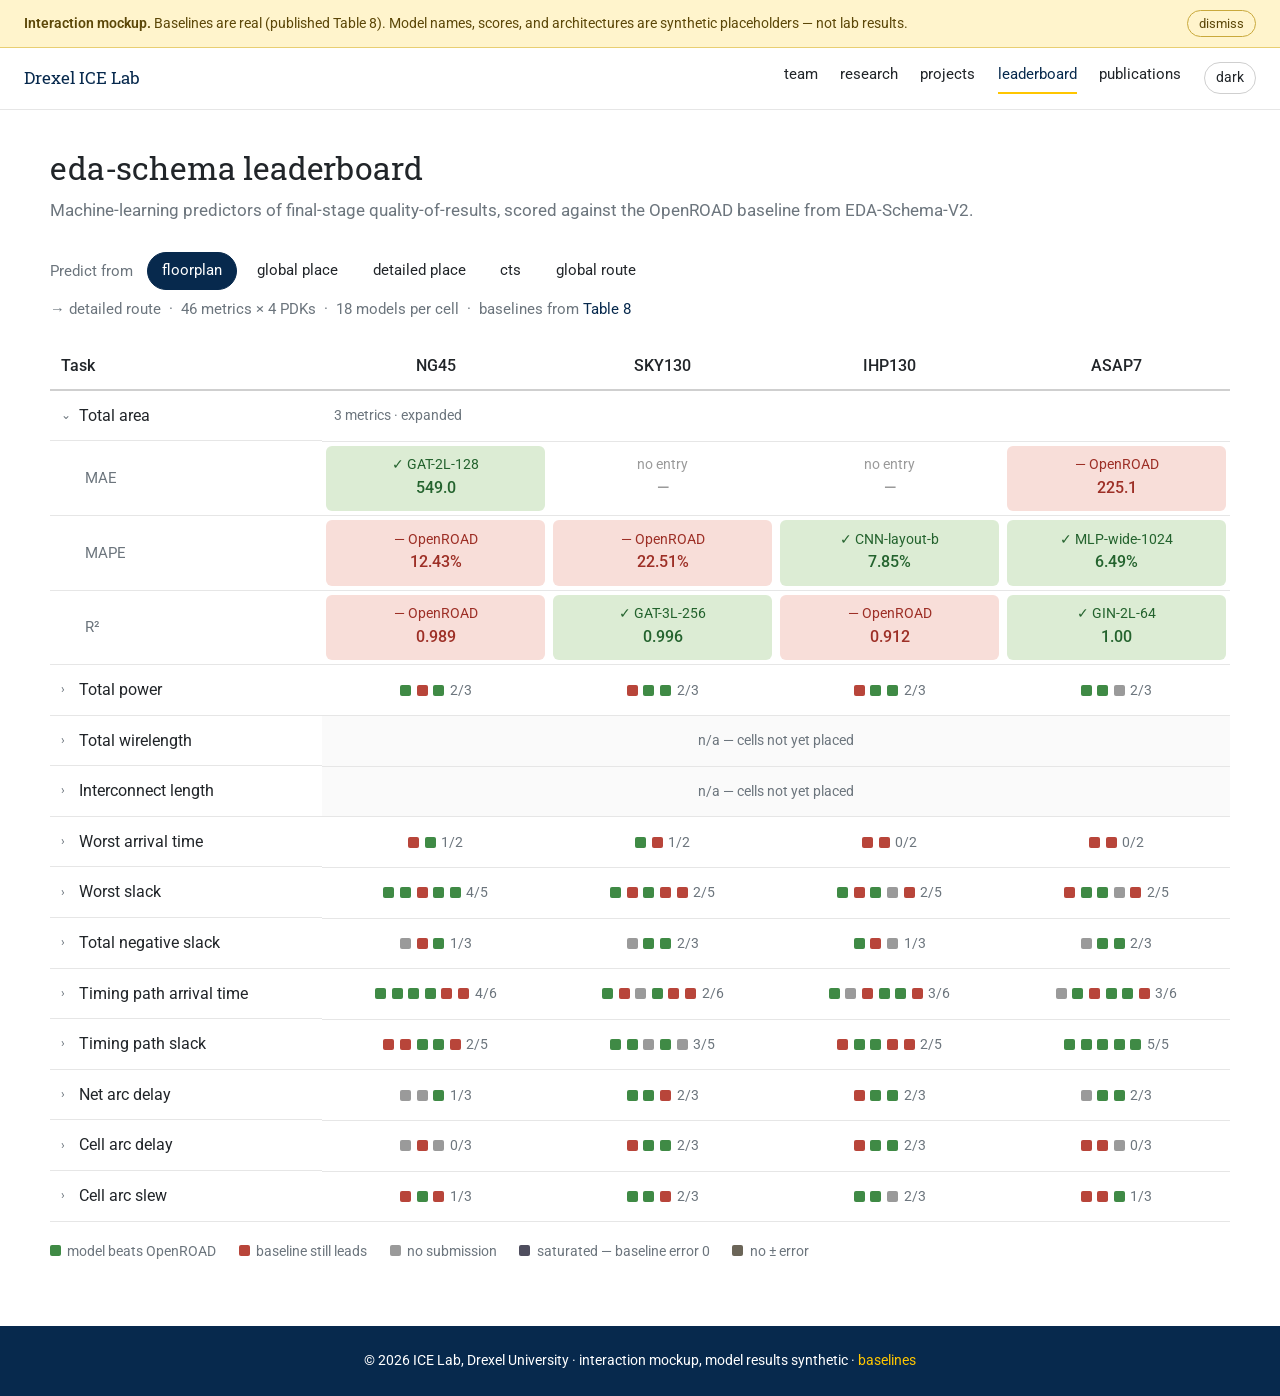
==== index.html @ ee9aa73b "feat: leaderboard interaction mockup" ====
<!DOCTYPE html>
<html lang="en" data-theme="light">
<head>
<meta charset="utf-8">
<meta name="viewport" content="width=device-width,initial-scale=1">
<meta name="description" content="Benchmark leaderboard for machine-learning predictors of final-stage QoR, scored against OpenROAD baselines from EDA-Schema-V2. Drexel ICE Lab.">
<meta name="robots" content="noindex">
<meta property="og:type" content="website">
<meta property="og:title" content="EDA-Schema Leaderboard — Drexel ICE Lab">
<meta property="og:description" content="12 prediction tasks x 4 PDKs x 5 design stages. Real OpenROAD baselines from Table 8; model results are synthetic placeholders.">
<meta property="og:site_name" content="Drexel ICE Lab">
<meta name="twitter:card" content="summary_large_image">
<meta name="twitter:title" content="EDA-Schema Leaderboard — Drexel ICE Lab">
<meta name="twitter:description" content="Interaction mockup. Real baselines, synthetic model results.">
<link rel="icon" href="data:image/svg+xml,<svg xmlns='http://www.w3.org/2000/svg' viewBox='0 0 32 32'><rect width='32' height='32' rx='6' fill='%2307294D'/><text x='16' y='23' font-family='Georgia,serif' font-size='18' fill='%23FFC600' text-anchor='middle'>E</text></svg>">
<link rel="preconnect" href="https://fonts.googleapis.com">
<link rel="preconnect" href="https://fonts.gstatic.com" crossorigin>
<link rel="stylesheet" href="https://fonts.googleapis.com/css2?family=Roboto:wght@300;400;500;700&family=Roboto+Slab:wght@300;400;500;700&family=Roboto+Mono:wght@400;500&display=swap">
<title>EDA-Schema Leaderboard | Drexel ICE Lab</title>
<style>
/* ==========================================================================
   EDA-Schema Leaderboard — Drexel ICE Lab theme
   Mirrors drexel-ice.github.io (al-folio Jekyll theme) so the leaderboard
   reads as part of the lab site rather than a bolt-on.

   Token names follow al-folio's --global-* convention exactly, so this file
   can be swapped for the lab's own _themes.scss output without renaming.
   Drop into static/css/ and link before the component styles.
   ========================================================================== */

/* --- Typography -----------------------------------------------------------
   al-folio loads Roboto + Roboto Slab from Google Fonts. Add this to <head>:

   <link rel="stylesheet"
     href="https://fonts.googleapis.com/css2?family=Roboto:wght@300;400;500;700&family=Roboto+Slab:wght@300;400;500;700&family=Roboto+Mono:wght@400;500&display=swap">

   The stacks below degrade cleanly if the fonts fail to load.
   -------------------------------------------------------------------------- */

:root {
  --global-font-sans:  "Roboto", -apple-system, BlinkMacSystemFont, "Segoe UI",
                       Oxygen, Ubuntu, Cantarell, "Helvetica Neue", sans-serif;
  --global-font-slab:  "Roboto Slab", Georgia, "Times New Roman", serif;
  --global-font-mono:  "Roboto Mono", ui-monospace, SFMono-Regular, Menlo,
                       Consolas, monospace;

  /* --- Drexel brand ---------------------------------------------------- */
  --global-theme-color:   #07294D;   /* Drexel navy  — links, nav, headers   */
  --global-accent-color:  #FFC600;   /* Drexel gold  — chrome accents ONLY,
                                        never data: 1.4:1 on white          */
  --global-hover-color:   #0E4276;   /* navy lightened for hover            */
  --global-hover-text-color: #ffffff;

  /* --- Surfaces and text ------------------------------------------------ */
  --global-bg-color:          #ffffff;
  --global-card-bg-color:     #fafafa;
  --global-code-bg-color:     #f5f5f5;
  --global-text-color:        #212529;
  --global-text-color-light:  #6c757d;
  --global-divider-color:     #e6e6e6;
  --global-divider-strong:    #cfcfcf;
  --global-highlight-color:   #FFC600;

  --global-footer-bg-color:   #07294D;
  --global-footer-text-color: #ffffff;
  --global-footer-link-color: #FFC600;

  /* --- Leaderboard data palette ----------------------------------------
     Deliberately NOT brand colors. Navy on navy kills a heatmap and gold on
     white fails contrast. Every pair below clears 4.5:1 on its own ground.  */
  --lb-win-bg:    #dcecd4;  --lb-win-fg:    #24632e;  --lb-win-solid:  #3f8a45;
  --lb-lose-bg:   #f8ded9;  --lb-lose-fg:   #9d2f26;  --lb-lose-solid: #b8453a;
  --lb-none-bg:   transparent; --lb-none-fg: #9a9a9a;
  --lb-sat-bg:    #e9e8f0;  --lb-sat-fg:    #4f4e5e;
  --lb-undef-bg:  #f2f0ec;  --lb-undef-fg:  #6b6558;  /* "no ± error" state */
  --lb-warn:      #a8701f;

  /* Architecture-diagram blocks */
  --lb-layer-in-bg:   #edebe6;  --lb-layer-in-br:   #cfcbc2;
  --lb-layer-op-bg:   #e4e2f7;  --lb-layer-op-br:   #b0a9e6;
  --lb-layer-pool-bg: #d8eae1;  --lb-layer-pool-br: #85c3a7;
  --lb-layer-out-bg:  #fadfd8;  --lb-layer-out-br:  #e09b8c;

  --global-radius: 6px;
  --global-shadow: 0 1px 3px rgba(0, 0, 0, .06);
}

/* --- Dark mode -------------------------------------------------------------
   al-folio ships a theme toggle writing [data-theme="dark"] on <html>.
   Matching it means the leaderboard follows the lab site's switch for free.  */
html[data-theme="dark"] {
  --global-bg-color:          #1c1c1d;
  --global-card-bg-color:     #2b2b2c;
  --global-code-bg-color:     #2b2b2c;
  --global-text-color:        #e8e8e8;
  --global-text-color-light:  #a0a0a0;
  --global-divider-color:     #3a3a3c;
  --global-divider-strong:    #4a4a4c;
  --global-theme-color:       #4d8fd1;   /* navy is unreadable on dark      */
  --global-hover-color:       #6ba6e0;

  --lb-win-bg:   #1f3a24;  --lb-win-fg:   #8ed69a;
  --lb-lose-bg:  #3d211e;  --lb-lose-fg:  #e8938a;
  --lb-sat-bg:   #2a2a33;  --lb-sat-fg:   #a8a6b8;
  --lb-undef-bg: #2e2c28;  --lb-undef-fg: #b0a894;
}

/* --- Base ---------------------------------------------------------------- */

body {
  margin: 0;
  background: var(--global-bg-color);
  color: var(--global-text-color);
  font-family: var(--global-font-sans);
  font-size: 15px;
  line-height: 1.6;
  -webkit-font-smoothing: antialiased;
}

/* al-folio sets headings in the slab face — this is the single strongest
   visual cue that a page belongs to the lab site. */
h1, h2, h3, h4, h5, h6 {
  font-family: var(--global-font-slab);
  font-weight: 400;
  color: var(--global-text-color);
  letter-spacing: -.005em;
  margin: 0 0 .5rem;
}
h1 { font-size: 2rem; }
h2 { font-size: 1.5rem; }
h3 { font-size: 1.2rem; }

/* al-folio lowercases page titles and nav labels. Keep it — it is a
   recognizable signature of the lab site. */
.page-title, .nav-link { text-transform: lowercase; }

a {
  color: var(--global-theme-color);
  text-decoration: none;
  transition: color .15s ease;
}
a:hover { color: var(--global-hover-color); text-decoration: underline; }

code, pre, .mono { font-family: var(--global-font-mono); font-size: .9em; }
code  { background: var(--global-code-bg-color); padding: .12em .4em;
        border-radius: 3px; }
pre   { background: var(--global-code-bg-color); padding: 1rem;
        border-radius: var(--global-radius); overflow-x: auto; }

.num { font-variant-numeric: tabular-nums; }

/* --- Navbar ---------------------------------------------------------------
   al-folio: white ground, logo left, lowercase links right, thin bottom rule.
   The leaderboard keeps that rather than a navy bar, so the two sites feel
   continuous. Navy is reserved for links, active state, and the footer.      */

.navbar {
  display: flex; align-items: center; gap: 1.5rem;
  padding: .9rem 1.5rem;
  background: var(--global-bg-color);
  border-bottom: 1px solid var(--global-divider-color);
  position: sticky; top: 0; z-index: 100;
}
.navbar .brand { display: flex; align-items: center; gap: .7rem; }
.navbar .brand img { height: 34px; width: auto; }
.navbar .brand .title {
  font-family: var(--global-font-slab);
  font-size: 1.05rem; color: var(--global-theme-color);
}
.navbar nav { margin-left: auto; display: flex; gap: 1.4rem; }
.navbar nav a {
  font-size: .95rem; color: var(--global-text-color);
  text-transform: lowercase; padding-bottom: 2px;
  border-bottom: 2px solid transparent;
}
.navbar nav a:hover { color: var(--global-theme-color); text-decoration: none; }
.navbar nav a[aria-current="page"] {
  color: var(--global-theme-color);
  border-bottom-color: var(--global-accent-color);  /* gold underline */
}

/* --- Layout -------------------------------------------------------------- */

.container { max-width: 1180px; margin: 0 auto; padding: 2rem 1.5rem 4rem; }

.page-header { margin-bottom: 1.75rem; }
.page-header h1 { margin-bottom: .25rem; }
.page-header .lead {
  font-size: 1.05rem; color: var(--global-text-color-light); margin: 0;
}

/* --- Tables ---------------------------------------------------------------
   al-folio uses Bootstrap-ish tables: light header rule, row dividers,
   no vertical borders, subtle row hover.                                     */

.table { width: 100%; border-collapse: collapse; }
.table th {
  font-family: var(--global-font-sans);
  font-size: .9rem; font-weight: 500;
  color: var(--global-text-color-light);
  text-align: left; padding: .6rem .7rem;
  border-bottom: 2px solid var(--global-divider-strong);
}
.table td {
  padding: .7rem; border-bottom: 1px solid var(--global-divider-color);
}
.table tbody tr:hover td { background: var(--global-card-bg-color); }
.table .r { text-align: right; }
.table .c { text-align: center; }

/* --- Cards and pills ----------------------------------------------------- */

.card {
  background: var(--global-card-bg-color);
  border: 1px solid var(--global-divider-color);
  border-radius: var(--global-radius);
  padding: 1rem 1.2rem;
}

.pill {
  font: inherit; font-size: .92rem;
  padding: .4rem .9rem;
  border: 1px solid transparent; border-radius: 999px;
  background: none; color: var(--global-text-color);
  cursor: pointer; transition: background .15s ease;
}
.pill:hover { background: var(--global-card-bg-color); }
.pill[aria-pressed="true"] {
  background: var(--global-theme-color);
  color: #fff; border-color: var(--global-theme-color);
}

.badge {
  font-size: .78rem; padding: .15rem .6rem; border-radius: 999px;
  background: var(--global-card-bg-color);
  border: 1px solid var(--global-divider-color);
  color: var(--global-text-color-light);
}
.badge--verified { background: var(--lb-win-bg); color: var(--lb-win-fg);
                   border-color: transparent; }
.badge--flagged  { color: var(--lb-warn); border-color: var(--lb-warn); }

/* --- Leaderboard cells --------------------------------------------------- */

.cell {
  border-radius: var(--global-radius);
  padding: .6rem .5rem; margin: .25rem;
  text-align: center; cursor: pointer;
  border: 1px solid transparent;
  transition: box-shadow .12s ease;
}
.cell:hover { box-shadow: 0 0 0 2px rgba(7, 41, 77, .28); }
.cell .who { font-size: .85rem; line-height: 1.3; }
.cell .val { font-size: 1rem; font-weight: 500; margin-top: 1px; }

.cell--win   { background: var(--lb-win-bg);   color: var(--lb-win-fg); }
.cell--lose  { background: var(--lb-lose-bg);  color: var(--lb-lose-fg); }
.cell--sat   { background: var(--lb-sat-bg);   color: var(--lb-sat-fg); }
.cell--undef { background: var(--lb-undef-bg); color: var(--lb-undef-fg); }
.cell--none  { background: var(--lb-none-bg);  color: var(--lb-none-fg);
               cursor: default; }
.cell--none:hover { box-shadow: none; }

.row--void {
  background: var(--global-card-bg-color);
  color: var(--global-text-color-light);
  text-align: center; font-size: .9rem; padding: .9rem;
}

/* --- Focus and motion ---------------------------------------------------- */

:focus-visible {
  outline: 2px solid var(--global-accent-color);
  outline-offset: 2px;
}
@media (prefers-reduced-motion: reduce) {
  * { transition: none !important; animation: none !important; }
}

/* --- Footer ---------------------------------------------------------------
   al-folio's footer is a full-width bar with centered muted text. Ours is
   navy with gold links, which is where the brand pair actually works.        */

.footer {
  background: var(--global-footer-bg-color);
  color: var(--global-footer-text-color);
  text-align: center; padding: 1.5rem; font-size: .85rem;
}
.footer a { color: var(--global-footer-link-color); }

/* --- Responsive ---------------------------------------------------------- */

@media (max-width: 900px) {
  .matrix-scroll { overflow-x: auto; -webkit-overflow-scrolling: touch; }
  .matrix-scroll .table th:first-child,
  .matrix-scroll .table td:first-child {
    position: sticky; left: 0; background: var(--global-bg-color);
    z-index: 2;
  }
  .navbar nav { gap: .9rem; font-size: .9rem; }
}

/* ---- mockup-only layout ---- */
.ctrl{display:flex;align-items:center;gap:.25rem;flex-wrap:wrap;margin-bottom:.5rem}
.ctrl .lbl{font-size:.95rem;color:var(--global-text-color-light);margin-right:.6rem}
.meta{font-size:.92rem;color:var(--global-text-color-light);margin:0 0 1.4rem}
.matrix th{text-align:center;font-size:1rem;font-weight:500;color:var(--global-text-color)}
.matrix th.first{text-align:left;width:250px}
.matrix td{padding:0;border-bottom:1px solid var(--global-divider-color)}
.matrix tr.task>td{padding:.75rem .7rem;cursor:pointer}
.matrix tr.task:hover>td{background:var(--global-card-bg-color)}
.matrix tr.task td.nm{display:flex;align-items:center;gap:.5rem;font-size:1rem}
.matrix tr.metric td.nm{padding:.5rem .7rem .5rem 2.2rem;color:var(--global-text-color-light);font-size:.95rem}
.chev{color:var(--global-text-color-light);font-size:.75rem;width:10px;display:inline-block}
.strip{display:flex;align-items:center;justify-content:center;gap:.35rem;font-size:.9rem;color:var(--global-text-color-light)}
.sq{width:11px;height:11px;border-radius:2px;display:inline-block}
.legend{display:flex;gap:1.4rem;flex-wrap:wrap;margin-top:1.1rem;font-size:.88rem;color:var(--global-text-color-light);align-items:center}
.legend span{display:flex;align-items:center;gap:.4rem}
.crumb{font-size:.88rem;color:var(--global-text-color-light);margin-bottom:1rem}
.crumb a{cursor:pointer}
.baserow{display:flex;justify-content:space-between;align-items:flex-start;gap:1.2rem;padding:1rem 1.2rem;background:var(--global-card-bg-color);border-left:3px solid var(--global-theme-color);border-radius:var(--global-radius);margin-bottom:1.2rem}
.baserow .bv{font-size:1.6rem;font-family:var(--global-font-slab);white-space:nowrap}
.filters{display:flex;gap:.5rem;flex-wrap:wrap;margin-bottom:1rem}
.fpill{font:inherit;font-size:.88rem;padding:.35rem .85rem;border:1px solid var(--global-divider-strong);border-radius:999px;background:var(--global-bg-color);cursor:pointer;color:var(--global-text-color)}
.fpill[aria-pressed="true"]{background:var(--global-theme-color);color:#fff;border-color:var(--global-theme-color)}
tr.lead td{background:var(--lb-win-bg);font-weight:500}
.more{text-align:center;color:var(--global-text-color-light);font-size:.9rem;padding:.8rem;cursor:pointer}
.panel{margin-top:2rem}
.panel p{margin:0 0 .9rem;font-size:.85rem;color:var(--global-text-color-light)}
.kpis{display:grid;grid-template-columns:repeat(auto-fit,minmax(150px,1fr));gap:1.4rem;margin:1.6rem 0}
.kpi .k{font-size:.85rem;color:var(--global-text-color-light)}
.kpi .v{font-size:1.4rem;font-family:var(--global-font-slab)}
.sec{border-top:1px solid var(--global-divider-color);padding-top:1.2rem;margin-top:1.6rem}
.feats{display:flex;gap:1rem;flex-wrap:wrap;font-family:var(--global-font-mono);font-size:.85rem}
.btns{display:flex;gap:.6rem;flex-wrap:wrap}
.btn{font:inherit;font-size:.92rem;padding:.45rem .9rem;border:1px solid var(--global-divider-strong);border-radius:var(--global-radius);background:var(--global-bg-color);cursor:pointer;color:var(--global-text-color)}
.btn:hover{border-color:var(--global-theme-color);color:var(--global-theme-color)}
.hidden{display:none}

.mockbar{background:#FFF4CC;border-bottom:1px solid #E8CE72;color:#5c4708;
  padding:.6rem 1.5rem;font-size:.88rem;display:flex;align-items:center;gap:.6rem;flex-wrap:wrap}
.mockbar b{font-weight:600}
.mockbar button{margin-left:auto;font:inherit;font-size:.82rem;background:none;
  border:1px solid #C9A93C;color:#5c4708;border-radius:999px;padding:.15rem .7rem;cursor:pointer}
html[data-theme="dark"] .mockbar{background:#3a2f0d;border-bottom-color:#6b5a1e;color:#e8d79a}
html[data-theme="dark"] .mockbar button{border-color:#8a7530;color:#e8d79a}
.themebtn{font:inherit;font-size:.85rem;padding:.25rem .7rem;border:1px solid var(--global-divider-strong);border-radius:999px;background:none;cursor:pointer;color:var(--global-text-color)}
</style>
</head>
<body>

<div class="mockbar" id="mockbar">
  <span><b>Interaction mockup.</b> Baselines are real (published Table 8). Model names, scores, and architectures are synthetic placeholders &mdash; not lab results.</span>
  <button onclick="document.getElementById('mockbar').remove()">dismiss</button>
</div>
<div class="navbar">
  <div class="brand">
    <span class="title">Drexel ICE Lab</span>
  </div>
  <nav>
    <a href="#">team</a><a href="#">research</a><a href="#">projects</a>
    <a href="#" aria-current="page">leaderboard</a><a href="#">publications</a>
    <button class="themebtn" id="themebtn">dark</button>
  </nav>
</div>

<div class="container">

<section id="v-matrix">
  <div class="page-header">
    <h1 class="page-title">eda-schema leaderboard</h1>
    <p class="lead">Machine-learning predictors of final-stage quality-of-results, scored against the OpenROAD baseline from EDA-Schema-V2.</p>
  </div>

  <div class="ctrl">
    <span class="lbl">Predict from</span>
    <button class="pill" aria-pressed="true" data-stage="0">floorplan</button>
    <button class="pill" aria-pressed="false" data-stage="1">global place</button>
    <button class="pill" aria-pressed="false" data-stage="2">detailed place</button>
    <button class="pill" aria-pressed="false" data-stage="3">cts</button>
    <button class="pill" aria-pressed="false" data-stage="4">global route</button>
  </div>
  <p class="meta">&rarr; detailed route &nbsp;&middot;&nbsp; 46 metrics &times; 4 PDKs &nbsp;&middot;&nbsp; 18 models per cell &nbsp;&middot;&nbsp; baselines from <a href="https://drexel-ice.github.io/eda-schema/">Table 8</a></p>

  <div class="matrix-scroll">
  <table class="table matrix">
    <thead><tr><th class="first">Task</th><th>NG45</th><th>SKY130</th><th>IHP130</th><th>ASAP7</th></tr></thead>
    <tbody id="mbody"></tbody>
  </table>
  </div>

  <div class="legend">
    <span><i class="sq" style="background:var(--lb-win-solid)"></i> model beats OpenROAD</span>
    <span><i class="sq" style="background:var(--lb-lose-solid)"></i> baseline still leads</span>
    <span><i class="sq" style="background:var(--lb-none-fg)"></i> no submission</span>
    <span><i class="sq" style="background:var(--lb-sat-fg)"></i> saturated &mdash; baseline error 0</span>
    <span><i class="sq" style="background:var(--lb-undef-fg)"></i> no &plusmn; error</span>
  </div>
</section>

<section id="v-cell" class="hidden">
  <div class="crumb"><a data-nav="matrix">leaderboard</a> / <span id="c-crumb"></span></div>
  <div class="page-header"><h1 id="c-title"></h1><p class="lead" id="c-sub"></p></div>
  <div class="baserow">
    <div><div style="font-weight:500" id="c-bt"></div>
      <div style="font-size:.85rem;color:var(--global-text-color-light)">reference baseline &middot; Table 8</div></div>
    <div class="bv num" id="c-bv"></div>
  </div>
  <div class="filters">
    <button class="fpill" aria-pressed="true">all families</button>
    <button class="fpill" aria-pressed="false">closed only</button>
    <button class="fpill" aria-pressed="false">verified only</button>
  </div>
  <table class="table"><thead><tr>
    <th style="width:42px">#</th><th>Model</th><th style="width:100px">Family</th>
    <th class="r" style="width:120px" id="c-mh">MAE</th>
    <th class="r" style="width:88px">vs base</th><th class="c" style="width:86px">Status</th>
  </tr></thead><tbody id="c-body"></tbody></table>
  <div class="panel"><h3>Predicted vs actual</h3><p>y = x reference &middot; 18 circuits</p>
    <svg viewBox="0 0 900 240" style="width:100%;height:auto" id="c-sc"></svg></div>
  <div class="panel"><h3>Per-circuit breakdown</h3><p>leading model vs baseline</p>
    <svg viewBox="0 0 900 190" style="width:100%;height:auto" id="c-bar"></svg></div>
</section>

<section id="v-model" class="hidden">
  <div class="crumb" id="m-crumb"></div>
  <div class="page-header"><h1 id="m-name"></h1><p class="lead" id="m-sub"></p></div>
  <svg viewBox="0 0 900 230" style="width:100%;height:auto" id="m-arch"></svg>
  <div class="kpis" id="m-kpis"></div>
  <div class="sec"><h3>Declared input features <span class="badge badge--verified" id="m-legal"></span></h3>
    <div class="feats"><span>netlist.no_of_cells</span><span>netlist.total_hpwl</span>
      <span>cell_metrics.no_of_buffers</span><span>area_metrics.cell_area</span>
      <span style="color:var(--global-text-color-light)">+37 more</span></div></div>
  <div class="sec"><h3>Rank in the other metrics of this task</h3>
    <table class="table"><tbody id="m-sib"></tbody></table></div>
  <div class="sec"><h3>Artifacts</h3><div class="btns">
    <button class="btn">code</button><button class="btn">checkpoint</button>
    <button class="btn">config</button><button class="btn">per-circuit results</button></div></div>
</section>

</div>

<div class="footer">
  &copy; 2026 ICE Lab, Drexel University &middot; interaction mockup, model results synthetic &middot;
  <a href="https://drexel-ice.github.io/eda-schema/">baselines</a>
</div>

<script>
const BASE = {"total_area":{"MAE":{"ng45":[1781.97,871.07,571.13,49.02,0],"sky130":[18567.03,8385.61,7505.03,854.81,0],"ihp130":[48738.62,35724.45,19487.21,2339.67,0],"asap7":[225.06,73.79,47.23,1.98,0]},"MAPE":{"ng45":[12.43,7.07,4.14,0.49,0],"sky130":[22.51,11.71,9.27,1.22,0],"ihp130":[20.74,13.6,5.56,0.72,0],"asap7":[15.35,7.5,3.79,0.24,0]},"R\u00b2":{"ng45":[0.989,0.997,0.998,1.0,1.0],"sky130":[0.957,0.991,0.991,1.0,1.0],"ihp130":[0.912,0.945,0.979,1.0,1.0],"asap7":[0.969,0.997,0.998,1.0,1.0]}},"total_power":{"MAE":{"ng45":[11875.86,5670.15,5043.04,280.22,0],"sky130":[46947.57,19274.83,19382.95,2270.66,0],"ihp130":[17699.64,16651.34,15644.47,123.65,0],"asap7":[6071.61,2266.72,2177.82,55.15,0]},"MAPE":{"ng45":[27.89,16.7,15.37,0.57,0],"sky130":[50.85,31.36,30.0,1.67,0],"ihp130":[23.71,18.87,16.83,0.24,0],"asap7":[33.47,19.23,17.57,0.29,0]},"R\u00b2":{"ng45":[0.948,0.987,0.989,1.0,1.0],"sky130":[0.648,0.946,0.944,0.997,1.0],"ihp130":[0.807,0.781,0.798,1.0,1.0],"asap7":[0.823,0.976,0.977,1.0,1.0]}},"total_wirelength":{"MAE":{"ng45":[null,30529.92,20115.77,13920.52,13698.67],"sky130":[null,83777.43,61602.3,40751.29,38941.02],"ihp130":[null,117233.52,57977.64,26046.32,25473.38],"asap7":[null,6460.04,3479.88,2562.35,2491.87]},"MAPE":{"ng45":[null,29.21,19.61,13.16,12.53],"sky130":[null,34.24,24.3,16.18,14.86],"ihp130":[null,24.43,11.49,5.51,5.33],"asap7":[null,17.17,7.05,3.4,3.28]},"R\u00b2":{"ng45":[null,0.916,0.959,0.98,0.981],"sky130":[null,0.902,0.939,0.975,0.977],"ihp130":[null,0.928,0.977,0.996,0.996],"asap7":[null,0.987,0.995,0.997,0.997]}},"interconnect_length":{"MAE":{"ng45":[null,4.83,4.13,4.19,4.19],"sky130":[null,12.41,11.8,12.01,11.84],"ihp130":[null,13.19,11.09,11.25,11.17],"asap7":[null,1.45,1.41,1.44,1.43]},"MAPE":{"ng45":[null,87.59,81.33,78.68,78.2],"sky130":[null,94.04,86.04,72.85,69.82],"ihp130":[null,72.6,73.29,71.34,70.16],"asap7":[null,113.14,125.55,123.19,122.69]},"R\u00b2":{"ng45":[null,0.735,0.77,0.777,0.779],"sky130":[null,0.751,0.773,0.791,0.798],"ihp130":[null,0.89,0.916,0.915,0.918],"asap7":[null,0.886,0.892,0.893,0.895]},"MAE-P95":{"ng45":[null,12.72,10.32,10.82,10.79],"sky130":[null,38.53,39.23,41.92,41.09],"ihp130":[null,53.88,46.46,46.28,46.08],"asap7":[null,5.57,5.44,5.85,5.83]},"MAPE-P95":{"ng45":[null,230.82,186.85,181.48,180.77],"sky130":[null,293.66,247.83,238.43,234.56],"ihp130":[null,339.2,326.04,291.33,291.33],"asap7":[null,410.1,403.03,402.78,402.78]},"MAE-TOP5":{"ng45":[null,44.73,46.91,47.4,47.61],"sky130":[null,116.02,117.87,121.41,121.04],"ihp130":[null,86.57,79.59,80.45,80.05],"asap7":[null,11.67,11.37,11.65,11.61]},"MAPE-TOP5":{"ng45":[null,24.45,23.99,24.18,24.12],"sky130":[null,25.39,24.99,25.04,24.74],"ihp130":[null,19.2,18.51,18.56,18.49],"asap7":[null,18.59,18.19,19.03,18.9]}},"worst_arrival_time":{"MAE":{"ng45":[3.1,0.16,0.13,0.01,0],"sky130":[10.84,0.77,1.21,0.14,0],"ihp130":[8.55,0.41,0.34,0.06,0],"asap7":[0.09,0.06,0.06,0.01,0]},"MAPE":{"ng45":[192.92,16.19,13.81,1.6,0],"sky130":[183.71,21.48,33.3,4.69,0],"ihp130":[331.31,16.98,15.82,2.32,0],"asap7":[15.78,11.17,10.44,2.14,0]}},"worst_slack":{"MAE":{"ng45":[3.18,0.21,0.15,0.01,0],"sky130":[11.28,1.15,1.62,0.09,0],"ihp130":[8.83,0.27,0.31,0.04,0],"asap7":[0.03,0.05,0.05,0.01,0]},"MPE":{"ng45":[0.06,0.09,0.04,0.01,-999],"sky130":[0.3,0.27,0.17,0.03,-999],"ihp130":[0.3,0.27,0.2,0.04,-999],"asap7":[0.04,0.04,0.03,0.0,-999]},"MNE":{"ng45":[3.68,0.24,0.17,0.02,-999],"sky130":[12.15,1.26,1.68,0.12,-999],"ihp130":[9.35,0.26,0.36,0.13,-999],"asap7":[0.02,0.05,0.06,0.01,-999]},"TPR":{"ng45":[95.67,95.67,95.67,100.0,100.0],"sky130":[96.32,96.21,98.53,99.47,100.0],"ihp130":[94.52,64.38,58.9,96.58,100.0],"asap7":[67.94,93.08,99.45,100.0,100.0]},"TNR":{"ng45":[28.7,57.56,56.26,93.24,100.0],"sky130":[15.76,21.39,8.39,60.59,100.0],"ihp130":[28.11,95.54,91.58,99.22,100.0],"asap7":[97.7,63.75,58.79,91.53,100.0]}},"total_negative_slack":{"MAE":{"ng45":[1764.18,57.74,22.45,2.11,0],"sky130":[17768.52,727.04,959.12,70.22,0],"ihp130":[3755.75,0.57,1.05,0.04,0],"asap7":[1.09,5.65,5.75,1.01,0]},"MPE":{"ng45":[1.26,24.6,23.22,4.81,-999],"sky130":[4.74,5.3,2.74,22.51,-999],"ihp130":[2.5,1.82,1.88,0.17,-999],"asap7":[3.92,3.76,4.68,1.56,-999]},"MNE":{"ng45":[2296.57,101.63,37.22,6.34,-999],"sky130":[20176.54,849.9,1031.87,123.39,-999],"ihp130":[5201.66,7.15,9.0,0.76,-999],"asap7":[2.1,11.49,10.54,3.78,-999]}},"timing_path_arrival_time":{"MAE":{"ng45":[0.4756,0.2313,0.2398,0.0022,0],"sky130":[2.9814,0.9552,0.9151,0.0319,0],"ihp130":[1.7195,0.6682,0.6392,0.0041,0],"asap7":[0.1836,0.1509,0.1462,0.0012,0]},"MAPE":{"ng45":[75.89,46.25,45.63,0.27,0],"sky130":[92.31,39.61,37.87,0.8,0],"ihp130":[95.11,43.0,41.34,0.18,0],"asap7":[51.92,42.55,41.05,0.22,0]},"MAE-P95":{"ng45":[1.0541,0.36,0.357,0.0107,0],"sky130":[7.159,1.515,1.532,0.198,0],"ihp130":[4.654,0.8949,0.8899,0.022,0],"asap7":[0.3296,0.2385,0.2387,0.0036,0]},"MAPE-P95":{"ng45":[133.31,69.54,69.32,1.27,0],"sky130":[169.45,64.36,64.39,4.81,0],"ihp130":[241.72,65.89,65.77,0.98,0],"asap7":[74.0,70.09,70.06,0.68,0]},"MAE-TOP5":{"ng45":[2.6279,0.2398,0.1971,0.0107,0],"sky130":[10.1956,0.9467,1.0037,0.111,0],"ihp130":[1.8427,0.7733,0.755,0.0246,0],"asap7":[0.3048,0.1986,0.1975,0.0037,0]},"MAPE-TOP5":{"ng45":[208.58,15.32,12.57,0.7,0],"sky130":[164.89,14.73,15.69,1.68,0],"ihp130":[58.23,24.6,23.97,0.73,0],"asap7":[36.41,23.24,23.01,0.42,0]}},"timing_path_slack":{"MAE":{"ng45":[0.245,0.0532,0.028,0.0023,0],"sky130":[2.6909,0.2179,0.2873,0.0316,0],"ihp130":[1.8879,0.0736,0.0975,0.004,0],"asap7":[0.04,0.0166,0.0203,0.0012,0]},"MPE":{"ng45":[0.0361,0.0282,0.0299,0.0125,-999],"sky130":[1.7111,0.0851,0.121,0.0351,-999],"ihp130":[0.9992,0.0556,0.0741,0.0159,-999],"asap7":[0.0788,0.015,0.0167,0.008,-999]},"MNE":{"ng45":[0.2749,0.0641,0.0273,0.0217,-999],"sky130":[2.8765,0.414,0.5783,0.1342,-999],"ihp130":[2.829,0.1082,0.1349,0.0167,-999],"asap7":[0.0222,0.0203,0.0296,0.0149,-999]},"TPR":{"ng45":[98.01,96.5,94.9,93.04,100.0],"sky130":[96.65,98.01,97.61,95.99,100.0],"ihp130":[74.89,74.19,73.8,84.56,100.0],"asap7":[70.21,83.93,85.13,95.92,100.0]},"TNR":{"ng45":[88.69,96.0,97.65,99.63,100.0],"sky130":[77.61,90.69,89.43,98.34,100.0],"ihp130":[93.99,99.93,99.92,99.99,100.0],"asap7":[99.96,98.69,98.56,99.73,100.0]}},"net_arc_delay":{"MAE":{"ng45":[0.1128,0.02,0.0122,0.0005,0],"sky130":[0.7713,0.0631,0.0466,0.0046,0],"ihp130":[0.4259,0.0306,0.0165,0.0004,0],"asap7":[0.0105,0.0066,0.0039,0.0002,0]},"MAPE":{"ng45":[99999,99999,99999,99999,0],"sky130":[403.06,28.21,19.99,2.36,0],"ihp130":[547.23,31.14,8.91,0.32,0],"asap7":[39.38,20.69,11.16,0.95,0]},"R\u00b2":{"ng45":[-2,-2,-0.024,0.976,1.0],"sky130":[-2,-0.029,0.748,0.981,1.0],"ihp130":[-2,-2,0.876,0.999,1.0],"asap7":[-2,-0.402,0.777,0.979,1.0]}},"cell_arc_delay":{"MAE":{"ng45":[0.0011,0.0008,0.0009,0.0001,0],"sky130":[0.0031,0.0016,0.0013,0.0003,0],"ihp130":[0.0003,0.0002,0.0001,0.0,0],"asap7":[0.0018,0.0003,0.0002,0.0,0]},"MAPE":{"ng45":[99999,99999,99999,99999,0],"sky130":[99999,99999,99999,99999,0],"ihp130":[99999,99999,99999,99999,0],"asap7":[99999,99999,99999,99999,0]},"R\u00b2":{"ng45":[-0.308,0.928,0.875,0.987,1.0],"sky130":[-2,0.873,0.894,0.974,1.0],"ihp130":[-2,0.641,0.657,0.975,1.0],"asap7":[-0.141,0.851,0.925,0.952,1.0]}},"cell_arc_slew":{"MAE":{"ng45":[0.0761,0.0082,0.0028,0.0003,0],"sky130":[0.8919,0.0415,0.0392,0.0054,0],"ihp130":[0.4735,0.0059,0.0011,0.0004,0],"asap7":[0.0152,0.0026,0.0017,0.0003,0]},"MAPE":{"ng45":[183.03,27.44,13.43,1.27,0],"sky130":[462.31,37.69,35.6,4.66,0],"ihp130":[1134.69,11.05,2.05,0.53,0],"asap7":[34.33,7.44,5.89,1.01,0]},"R\u00b2":{"ng45":[-2,0.332,0.786,0.973,1.0],"sky130":[-2,0.414,0.427,0.938,1.0],"ihp130":[-2,0.965,0.987,0.994,1.0],"asap7":[-2,0.878,0.911,0.964,1.0]}}};
const PDK=["ng45","sky130","ihp130","asap7"],PL={ng45:"NG45",sky130:"SKY130",ihp130:"IHP130",asap7:"ASAP7"};
const SN=["floorplan","global place","detailed place","cts","global route"];
const TASKS=[["total_area","Total area","um2"],["total_power","Total power","uW"],
["total_wirelength","Total wirelength","um"],["interconnect_length","Interconnect length","um"],
["worst_arrival_time","Worst arrival time","ns"],["worst_slack","Worst slack","ns"],
["total_negative_slack","Total negative slack","ns"],["timing_path_arrival_time","Timing path arrival time","ns"],
["timing_path_slack","Timing path slack","ns"],["net_arc_delay","Net arc delay","ns"],
["cell_arc_delay","Cell arc delay","ns"],["cell_arc_slew","Cell arc slew","ns"]];
const HIGHER=["R\u00b2","TPR","TNR"];
const NM=["GAT-3L-256","SAGE-4L-128","AutoML-xgb","MLP-fixed-512","CNN-layout-b","GIN-2L-64","MLP-wide-1024","AutoML-lgbm","GAT-2L-128","SAGE-3L-256","CNN-rudy-a","MLP-deep-6L","GCN-3L-128","AutoML-cat","Hybrid-gnn-cnn","MLP-fixed-256","SAGE-2L-64","GAT-4L-512"];
const CIR=["ac97","aes","des3","eth","i2c","jpeg","mem","pci","sasc","sspi","spi","pcm","scaes","scdes","tv80","usb_f","usb_p","wbdma"];
const famOf=n=>/^(GAT|SAGE|GIN|GCN)/.test(n)?"GNN":/^AutoML/.test(n)?"AutoML":/^CNN/.test(n)?"CNN":/^Hybrid/.test(n)?"Hybrid":"MLP";
const H=s=>{let x=2166136261;for(let i=0;i<s.length;i++){x^=s.charCodeAt(i);x=Math.imul(x,16777619)}return((x>>>0)%1e6)/1e6};
let stage=0,open=new Set(["total_area"]),cur={},exp=false;
const metricsOf=t=>Object.keys(BASE[t]);
const bval=(t,m,p)=>BASE[t][m][p][stage];
function fmt(v,m){
  if(v===null)return"\u2014"; if(v===-999)return"no \u00b1"; if(v===99999)return">10000%"; if(v===-2)return"<-1";
  const pct=m&&(m.indexOf("MAPE")===0||m==="TPR"||m==="TNR");
  const a=Math.abs(v); let s;
  if(a>=1000)s=Math.round(v).toLocaleString("en-US"); else if(a>=100)s=v.toFixed(1);
  else if(a>=1)s=v.toFixed(2); else if(a>=.01)s=v.toFixed(3); else s=v.toFixed(4);
  return pct?s+"%":s}
function state(t,m,p){
  const v=bval(t,m,p);
  if(v===null)return"void"; if(v===-999)return"undef";
  const hi=HIGHER.indexOf(m)>=0;
  if(hi?(v>=1&&m==="R\u00b2")||(v>=100&&m!=="R\u00b2"):v===0)return"sat";
  return H(t+m+p+stage)<.13?"none":H(t+m+p+stage)<.63?"win":"lose"}
function modelVal(t,m,p,n){
  const b=bval(t,m,p),hi=HIGHER.indexOf(m)>=0,r=H(t+m+p+n+stage);
  if(hi){const gap=(m==="R\u00b2"?1:100)-b;return b+gap*(r*1.6-.55)}
  return b*(.22+r*1.9)}
function better(a,b,m){return HIGHER.indexOf(m)>=0?a>b:a<b}
function models(t,m,p){
  return NM.map(n=>({n,f:famOf(n),v:modelVal(t,m,p,n),
    s:H(n+t+m)<.42?"ok":H(n+t+m)<.8?"pend":"warn"}))
   .sort((a,b)=>better(a.v,b.v,m)?-1:1)}

function matrix(){
  const b=document.getElementById("mbody");b.innerHTML="";
  TASKS.forEach(([id,label])=>{
    const ms=metricsOf(id),isOpen=open.has(id);
    const vd=ms.every(m=>PDK.every(p=>bval(id,m,p)===null));
    const tr=document.createElement("tr");tr.className="task";
    tr.innerHTML='<td class="nm"><span class="chev">'+(isOpen?"\u2304":"\u203a")+'</span>'+label+'</td>';
    if(vd){tr.innerHTML+='<td colspan="4" class="row--void">n/a \u2014 cells not yet placed</td>';
      b.appendChild(tr);tr.onclick=()=>{isOpen?open.delete(id):open.add(id);matrix()};return}
    if(isOpen)tr.innerHTML+='<td colspan="4" style="color:var(--global-text-color-light);font-size:.88rem">'+ms.length+' metrics \u00b7 expanded</td>';
    else PDK.forEach(p=>{
      const st=ms.map(m=>state(id,m,p)),w=st.filter(x=>x==="win").length;
      const sq=st.map(x=>'<i class="sq" style="background:'+
        (x==="win"?"var(--lb-win-solid)":x==="lose"?"var(--lb-lose-solid)":
         x==="sat"?"var(--lb-sat-fg)":x==="undef"?"var(--lb-undef-fg)":"var(--lb-none-fg)")+'"></i>').join("");
      const lbl=st.every(x=>x==="sat"||x==="undef")?"solved":w+"/"+st.length;
      tr.innerHTML+='<td><div class="strip">'+sq+'<span>'+lbl+'</span></div></td>'});
    tr.onclick=()=>{isOpen?open.delete(id):open.add(id);matrix()};
    b.appendChild(tr);
    if(!isOpen)return;
    ms.forEach(m=>{
      const r=document.createElement("tr");r.className="metric";
      r.innerHTML='<td class="nm">'+m+'</td>';
      PDK.forEach(p=>{
        const s=state(id,m,p),bv=bval(id,m,p);let who,val,cls;
        if(s==="void"){cls="none";who="n/a";val="\u2014"}
        else if(s==="undef"){cls="undef";who="no \u00b1 error";val="\u2014"}
        else if(s==="sat"){cls="sat";who="\u25c6 saturated";val=fmt(bv,m)}
        else if(s==="win"){cls="win";const top=models(id,m,p)[0];who="\u2713 "+top.n;val=fmt(top.v,m)}
        else if(s==="lose"){cls="lose";who="\u2014 OpenROAD";val=fmt(bv,m)}
        else{cls="none";who="no entry";val="\u2014"}
        r.innerHTML+='<td><div class="cell cell--'+cls+'" data-t="'+id+'" data-m="'+m+'" data-p="'+p+'"><div class="who">'+who+'</div><div class="val num">'+val+'</div></div></td>'});
      b.appendChild(r)})});
  b.querySelectorAll(".cell--win,.cell--lose,.cell--sat").forEach(c=>
    c.onclick=e=>{e.stopPropagation();cell(c.dataset.t,c.dataset.m,c.dataset.p)})}

function cell(t,m,p){
  cur={t,m,p};exp=false;
  const label=TASKS.find(x=>x[0]===t)[1],unit=TASKS.find(x=>x[0]===t)[2];
  const b=bval(t,m,p),ms=models(t,m,p),beat=ms.filter(x=>better(x.v,b,m)).length;
  document.getElementById("c-crumb").textContent=label+" \u00b7 "+PL[p]+" \u00b7 "+m;
  document.getElementById("c-title").textContent=m;
  document.getElementById("c-mh").textContent=m;
  document.getElementById("c-bt").textContent="OpenROAD "+SN[stage]+" estimate";
  document.getElementById("c-bv").textContent=fmt(b,m);
  const dir=HIGHER.indexOf(m)>=0?"higher is better":"lower is better";
  document.getElementById("c-sub").textContent=
    label+" \u00b7 "+PL[p]+" \u00b7 "+SN[stage]+" \u2192 detailed route \u00b7 "+dir+" \u00b7 "+unit+" \u00b7 18 models, "+beat+" beat the baseline";
  rank(ms,b,m);draw();show("cell")}

function rank(ms,b,m){
  const tb=document.getElementById("c-body");tb.innerHTML="";
  const IC={ok:'<span style="color:var(--lb-win-fg)">\u2713</span>',
            pend:'<span style="color:var(--global-text-color-light)">\u25cb</span>',
            warn:'<span style="color:var(--lb-warn)">\u26a0</span>'};
  ms.slice(0,exp?18:5).forEach((x,i)=>{
    const w=better(x.v,b,m),tr=document.createElement("tr");
    if(i===0)tr.className="lead";
    tr.style.cursor="pointer";
    const ratio=HIGHER.indexOf(m)>=0?"+"+(x.v-b).toFixed(3):(b/x.v).toFixed(1)+"\u00d7";
    tr.innerHTML='<td class="num">'+(i+1)+'</td><td>'+x.n+'</td>'+
      '<td style="color:var(--global-text-color-light)">'+x.f+'</td>'+
      '<td class="r num">'+fmt(x.v,m)+'</td>'+
      '<td class="r num" style="color:'+(w?"var(--lb-win-fg)":"var(--lb-lose-fg)")+'">'+(w?ratio:"\u2014")+'</td>'+
      '<td class="c">'+IC[x.s]+'</td>';
    tr.onclick=()=>modelPage(x.n);tb.appendChild(tr)});
  if(!exp){const tr=document.createElement("tr");
    tr.innerHTML='<td colspan="6" class="more">13 more \u00b7 '+ms.filter(x=>!better(x.v,b,m)).length+' below baseline</td>';
    tr.onclick=()=>{exp=true;rank(ms,b,m)};tb.appendChild(tr)}}

function draw(){
  let g="",k=cur.t+cur.p+cur.m;
  for(let i=0;i<14;i++){const x=92+i*54+H(k+i)*16,y=210-(x-92)*.6-H(k+"y"+i)*18;
    g+='<circle cx="'+x+'" cy="'+Math.max(22,y)+'" r="5" fill="var(--lb-win-solid)" opacity=".6"/>'}
  for(let i=0;i<11;i++){const x=112+i*62+H(k+"b"+i)*16,y=218-(x-92)*.48+H(k+"c"+i)*14;
    g+='<circle cx="'+x+'" cy="'+Math.min(222,y)+'" r="5" fill="#9a9a9a" opacity=".45"/>'}
  document.getElementById("c-sc").innerHTML=
    '<line x1="70" y1="224" x2="880" y2="224" stroke="var(--global-divider-strong)"/>'+
    '<line x1="70" y1="14" x2="70" y2="224" stroke="var(--global-divider-strong)"/>'+
    '<line x1="70" y1="224" x2="560" y2="18" stroke="var(--global-text-color-light)" stroke-dasharray="6 5"/>'+g;
  let s="",x=64;
  CIR.forEach(c=>{const a=20+H(k+c)*106,bb=20+H(k+c+"b")*126;
    s+='<rect x="'+x+'" y="'+(152-a)+'" width="17" height="'+a+'" rx="2" fill="var(--lb-win-solid)" opacity=".75"/>'+
       '<rect x="'+(x+18)+'" y="'+(152-bb)+'" width="17" height="'+bb+'" rx="2" fill="#9a9a9a" opacity=".45"/>'+
       '<text x="'+(x+17)+'" y="170" text-anchor="middle" font-size="10" fill="var(--global-text-color-light)">'+c+'</text>';x+=46});
  document.getElementById("c-bar").innerHTML='<line x1="56" y1="152" x2="884" y2="152" stroke="var(--global-divider-strong)"/>'+s}

const ARCH={GNN:[["input",37,0],["GATConv",256,9728],["ReLU",0,0],["dropout",0,0],["GATConv",256,65792],["mean pool",0,0],["linear",1,257]],
 MLP:[["input",41,0],["linear",64,2688],["ReLU",0,0],["linear",32,2080],["linear",16,528],["linear",1,17]],
 CNN:[["input",64,0],["conv 3x3",32,896],["pool",0,0],["conv 3x3",64,18496],["global pool",0,0],["linear",1,65]],
 AutoML:[["input",41,0],["trees",300,0],["ensemble",0,0],["output",1,0]],
 Hybrid:[["input",41,0],["GATConv",128,5376],["conv 3x3",32,896],["fusion",0,0],["linear",1,161]]};
function modelPage(n){
  const t=cur.t,label=TASKS.find(x=>x[0]===t)[1],f=famOf(n);
  document.getElementById("m-crumb").innerHTML='<a data-nav="matrix">leaderboard</a> / <a data-nav="cell">'+label+' \u00b7 '+PL[cur.p]+' \u00b7 '+cur.m+'</a> / '+n;
  document.getElementById("m-crumb").querySelectorAll("[data-nav]").forEach(a=>
    a.onclick=()=>a.dataset.nav==="matrix"?show("matrix"):cell(cur.t,cur.m,cur.p));
  document.getElementById("m-name").textContent=n;
  document.getElementById("m-sub").textContent=f+" \u00b7 "+label+" \u00b7 "+PL[cur.p]+" \u00b7 "+SN[stage]+" \u2192 detailed route \u00b7 ICE Lab";
  document.getElementById("m-legal").textContent="all legal at "+SN[stage];
  const L=ARCH[f],tot=L.reduce((a,x)=>a+x[2],0);
  document.getElementById("m-kpis").innerHTML=[["Parameters",tot?tot.toLocaleString("en-US"):"\u2014"],
    ["Epochs","25"],["Inference",(1+H(n+"i")*9).toFixed(1)+" ms"],["Dataset","v1.0.0"]]
    .map(x=>'<div class="kpi"><div class="k">'+x[0]+'</div><div class="v num">'+x[1]+'</div></div>').join("");
  const C={0:["var(--lb-layer-in-bg)","var(--lb-layer-in-br)"],1:["var(--lb-layer-op-bg)","var(--lb-layer-op-br)"],
           2:["var(--lb-layer-pool-bg)","var(--lb-layer-pool-br)"],3:["var(--lb-layer-out-bg)","var(--lb-layer-out-br)"]};
  const w=Math.min(110,740/L.length);let x=40,g="";
  L.forEach((ly,i)=>{const kind=i===0?0:i===L.length-1?3:/pool|fusion|ensemble/.test(ly[0])?2:ly[2]?1:0;
    const hh=Math.max(38,Math.min(158,28+(ly[1]||24)*.5)),y=112-hh/2;
    g+='<rect x="'+x+'" y="'+y+'" width="'+w+'" height="'+hh+'" rx="8" fill="'+C[kind][0]+'" stroke="'+C[kind][1]+'"/>'+
       '<text x="'+(x+w/2)+'" y="117" text-anchor="middle" font-size="13" fill="var(--global-text-color)">'+ly[0]+'</text>';
    if(ly[1])g+='<text x="'+(x+w/2)+'" y="'+(y+hh+20)+'" text-anchor="middle" font-size="13" fill="var(--global-text-color-light)">'+ly[1]+'</text>';
    if(ly[2])g+='<text x="'+(x+w/2)+'" y="'+(y+hh+40)+'" text-anchor="middle" font-size="13" fill="var(--global-text-color-light)">'+ly[2].toLocaleString("en-US")+'</text>';
    x+=w+20});
  document.getElementById("m-arch").innerHTML=g;
  const sb=document.getElementById("m-sib");sb.innerHTML="";
  metricsOf(t).forEach(m=>{const ms=models(t,m,cur.p),i=ms.findIndex(z=>z.n===n);
    sb.innerHTML+='<tr><td style="width:180px;color:var(--global-text-color-light)">'+m+'</td>'+
      '<td class="num" style="width:130px">'+fmt(ms[i].v,m)+'</td>'+
      '<td style="color:'+(i===0?"var(--lb-win-fg)":"var(--global-text-color-light)")+'">rank '+(i+1)+' of 18</td></tr>'});
  show("model")}

function show(v){["matrix","cell","model"].forEach(x=>
  document.getElementById("v-"+x).classList.toggle("hidden",x!==v));scrollTo(0,0)}
document.querySelectorAll("[data-stage]").forEach(b=>b.onclick=()=>{
  stage=+b.dataset.stage;
  document.querySelectorAll("[data-stage]").forEach(o=>o.setAttribute("aria-pressed",o===b));matrix()});
document.querySelectorAll("#v-cell [data-nav]").forEach(a=>a.onclick=()=>show("matrix"));
document.querySelectorAll(".fpill").forEach(b=>b.onclick=()=>
  document.querySelectorAll(".fpill").forEach(o=>o.setAttribute("aria-pressed",o===b)));
document.getElementById("themebtn").onclick=function(){
  const d=document.documentElement.getAttribute("data-theme")==="dark";
  document.documentElement.setAttribute("data-theme",d?"light":"dark");
  this.textContent=d?"dark":"light"};
matrix();
</script>
</body>
</html>
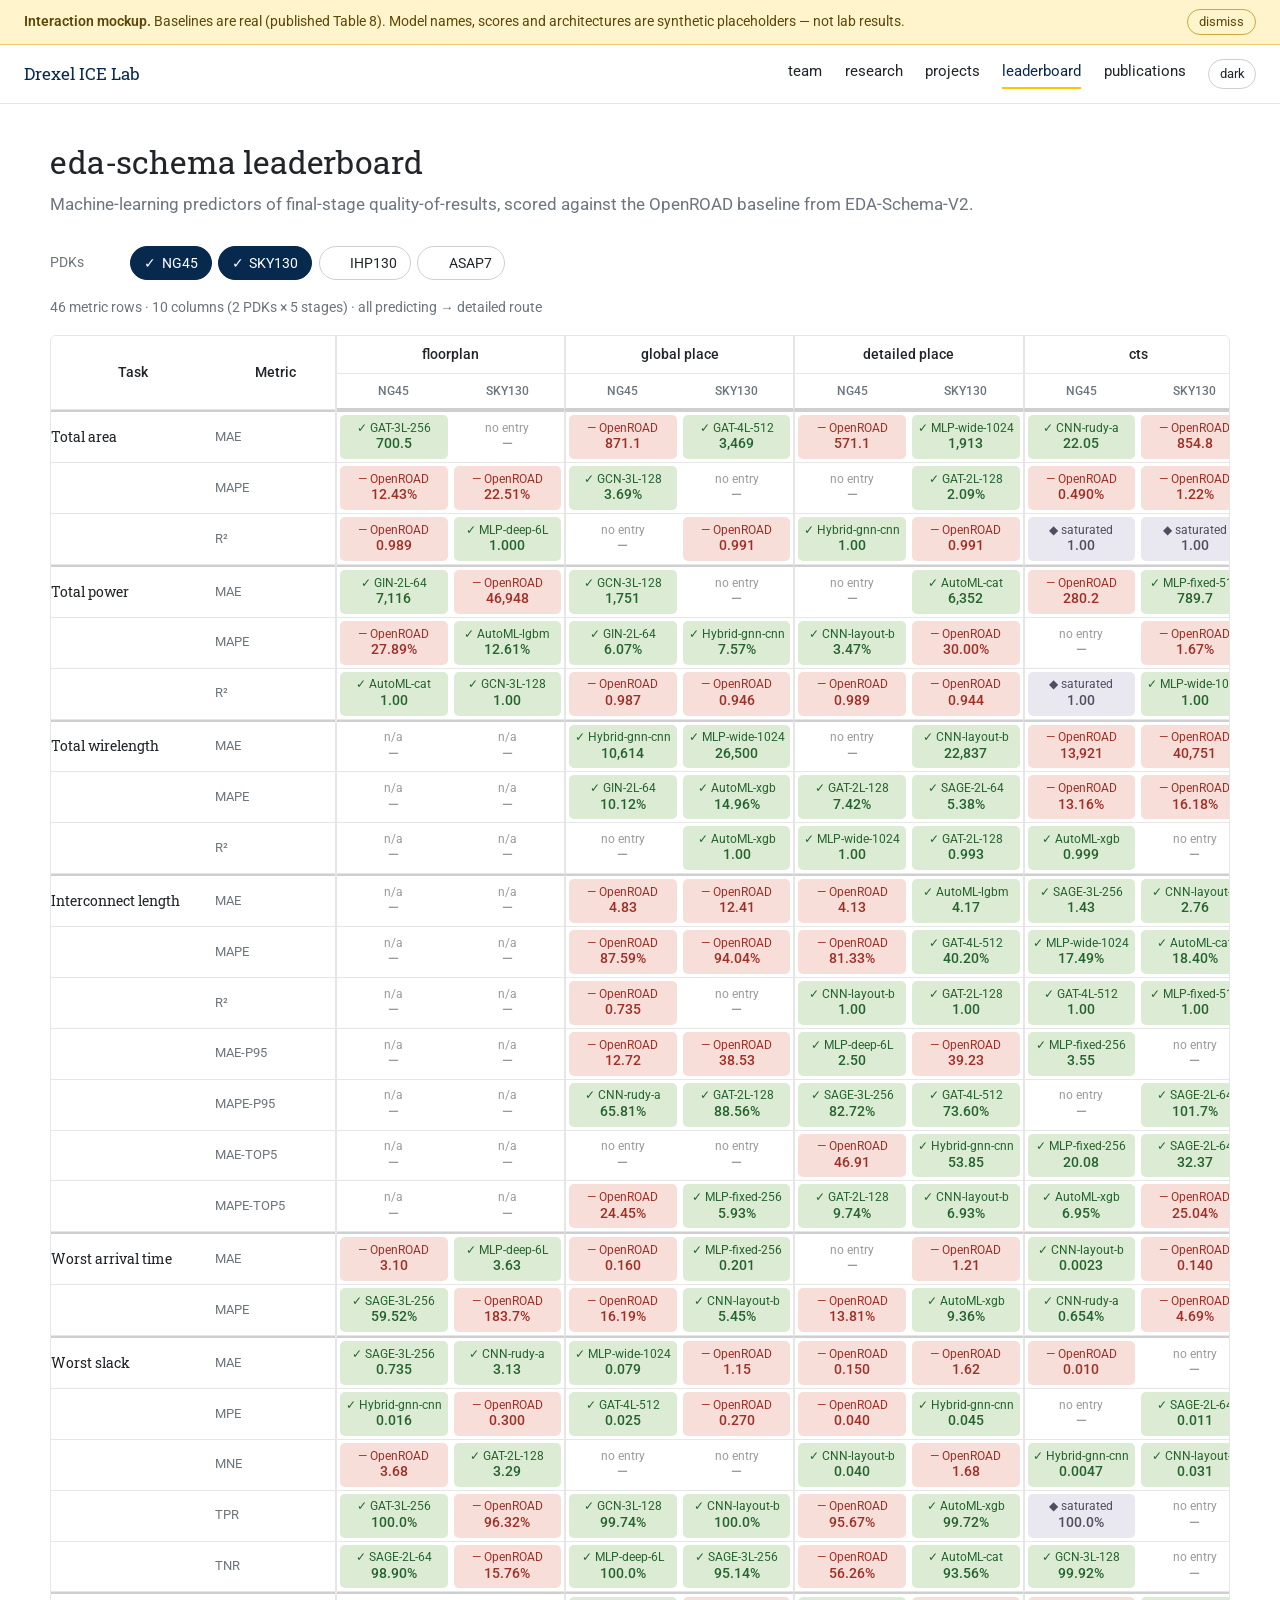
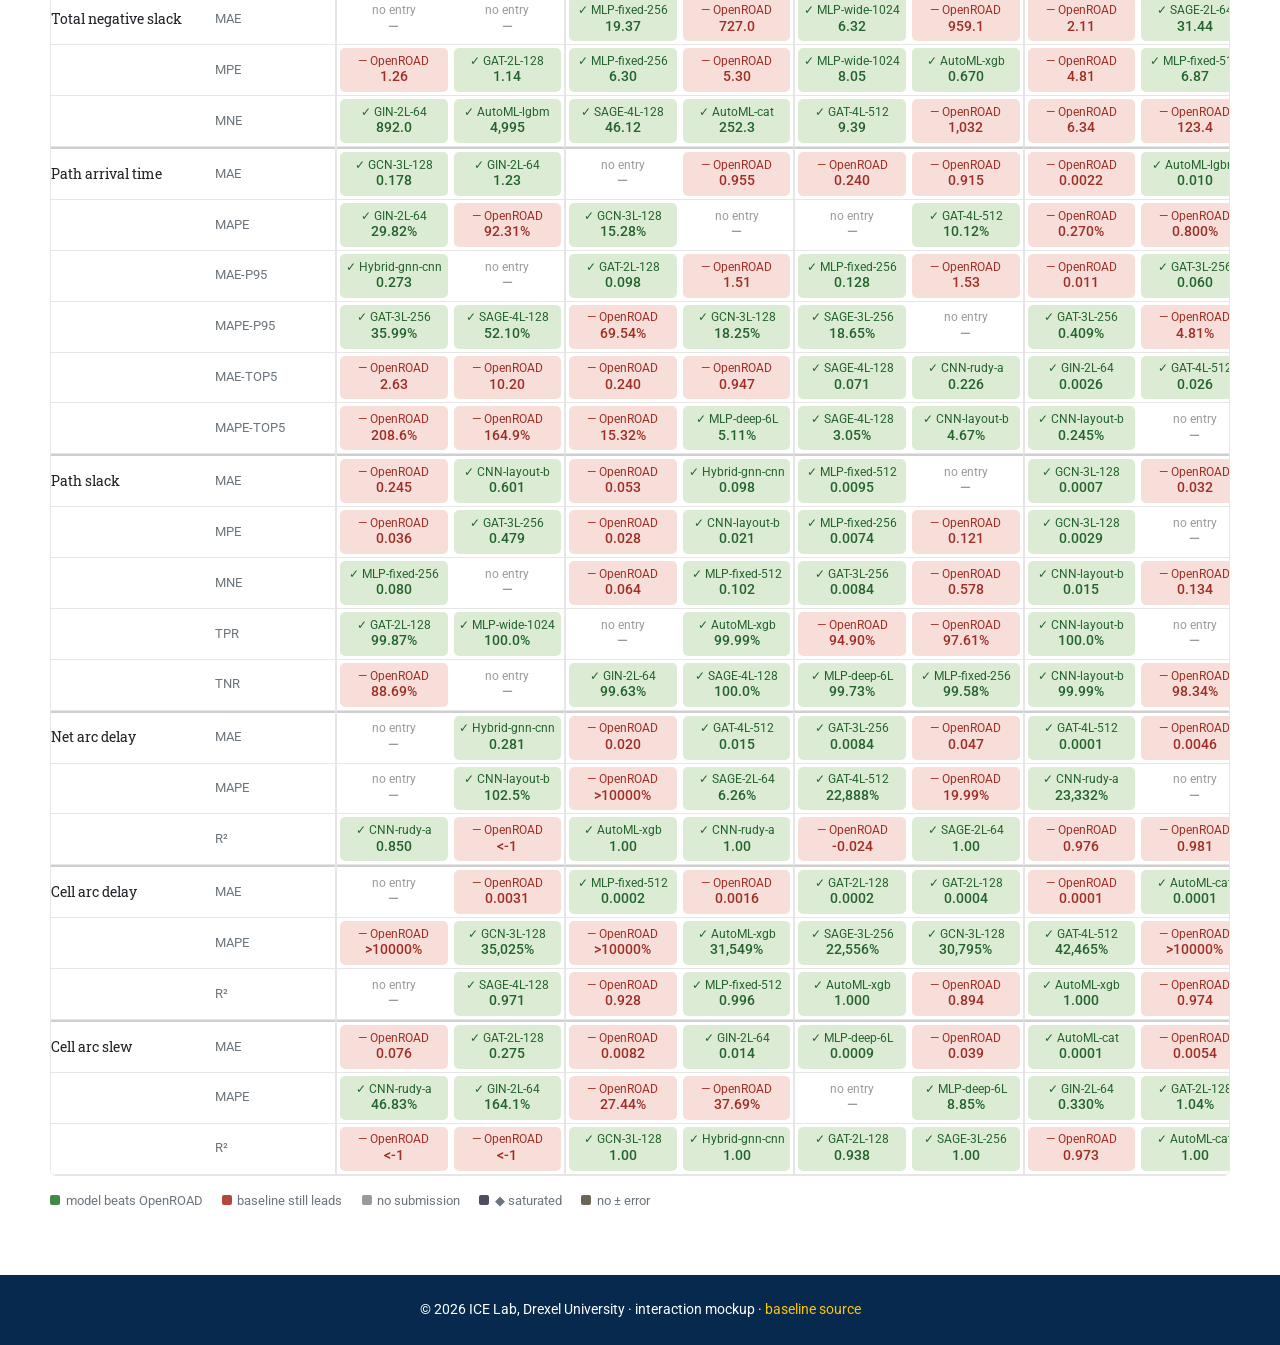
==== commit 0df5040d: "feat: stages as columns, multi-select PDKs, animated multi-metric ranking" ====
--- a/index.html
+++ b/index.html
@@ -3,11 +3,11 @@
 <head>
 <meta charset="utf-8">
 <meta name="viewport" content="width=device-width,initial-scale=1">
-<meta name="description" content="Benchmark leaderboard for machine-learning predictors of final-stage QoR, scored against OpenROAD baselines from EDA-Schema-V2. Drexel ICE Lab.">
+<meta name="description" content="Benchmark leaderboard for ML predictors of final-stage QoR, scored against OpenROAD baselines from EDA-Schema-V2. Drexel ICE Lab.">
 <meta name="robots" content="noindex">
 <meta property="og:type" content="website">
 <meta property="og:title" content="EDA-Schema Leaderboard — Drexel ICE Lab">
-<meta property="og:description" content="12 prediction tasks x 4 PDKs x 5 design stages. Real OpenROAD baselines from Table 8; model results are synthetic placeholders.">
+<meta property="og:description" content="12 prediction tasks across 4 PDKs and 5 design stages. Real OpenROAD baselines; model results are synthetic placeholders.">
 <meta property="og:site_name" content="Drexel ICE Lab">
 <meta name="twitter:card" content="summary_large_image">
 <meta name="twitter:title" content="EDA-Schema Leaderboard — Drexel ICE Lab">
@@ -31,6 +31,8 @@
 /* --- Typography -----------------------------------------------------------
    al-folio loads Roboto + Roboto Slab from Google Fonts. Add this to <head>:
 
+   <link rel="preconnect" href="https://fonts.googleapis.com">
+   <link rel="preconnect" href="https://fonts.gstatic.com" crossorigin>
    <link rel="stylesheet"
      href="https://fonts.googleapis.com/css2?family=Roboto:wght@300;400;500;700&family=Roboto+Slab:wght@300;400;500;700&family=Roboto+Mono:wght@400;500&display=swap">
 
@@ -300,63 +302,174 @@
   .navbar nav { gap: .9rem; font-size: .9rem; }
 }
 
-/* ---- mockup-only layout ---- */
-.ctrl{display:flex;align-items:center;gap:.25rem;flex-wrap:wrap;margin-bottom:.5rem}
-.ctrl .lbl{font-size:.95rem;color:var(--global-text-color-light);margin-right:.6rem}
-.meta{font-size:.92rem;color:var(--global-text-color-light);margin:0 0 1.4rem}
-.matrix th{text-align:center;font-size:1rem;font-weight:500;color:var(--global-text-color)}
-.matrix th.first{text-align:left;width:250px}
-.matrix td{padding:0;border-bottom:1px solid var(--global-divider-color)}
-.matrix tr.task>td{padding:.75rem .7rem;cursor:pointer}
-.matrix tr.task:hover>td{background:var(--global-card-bg-color)}
-.matrix tr.task td.nm{display:flex;align-items:center;gap:.5rem;font-size:1rem}
-.matrix tr.metric td.nm{padding:.5rem .7rem .5rem 2.2rem;color:var(--global-text-color-light);font-size:.95rem}
-.chev{color:var(--global-text-color-light);font-size:.75rem;width:10px;display:inline-block}
-.strip{display:flex;align-items:center;justify-content:center;gap:.35rem;font-size:.9rem;color:var(--global-text-color-light)}
-.sq{width:11px;height:11px;border-radius:2px;display:inline-block}
-.legend{display:flex;gap:1.4rem;flex-wrap:wrap;margin-top:1.1rem;font-size:.88rem;color:var(--global-text-color-light);align-items:center}
-.legend span{display:flex;align-items:center;gap:.4rem}
-.crumb{font-size:.88rem;color:var(--global-text-color-light);margin-bottom:1rem}
+/* ===== mockup banner ===== */
+.mockbar{background:#FFF4CC;border-bottom:1px solid #E8CE72;color:#5c4708;padding:.55rem 1.5rem;
+  font-size:.85rem;display:flex;align-items:center;gap:.6rem;flex-wrap:wrap}
+.mockbar b{font-weight:600}
+.mockbar button{margin-left:auto;font:inherit;font-size:.8rem;background:none;border:1px solid #C9A93C;
+  color:#5c4708;border-radius:999px;padding:.12rem .7rem;cursor:pointer}
+html[data-theme="dark"] .mockbar{background:#3a2f0d;border-bottom-color:#6b5a1e;color:#e8d79a}
+
+/* ===== controls ===== */
+.ctrls{display:flex;flex-direction:column;gap:.55rem;margin-bottom:1.1rem}
+.ctrlrow{display:flex;align-items:center;gap:.4rem;flex-wrap:wrap}
+.ctrlrow .lbl{font-size:.85rem;color:var(--global-text-color-light);min-width:74px}
+.chk{font:inherit;font-size:.86rem;padding:.3rem .8rem;border:1px solid var(--global-divider-strong);
+  border-radius:999px;background:var(--global-bg-color);color:var(--global-text-color);cursor:pointer;
+  display:inline-flex;align-items:center;gap:.35rem;transition:background .15s,border-color .15s,color .15s}
+.chk:hover{border-color:var(--global-theme-color)}
+.chk[aria-pressed="true"]{background:var(--global-theme-color);color:#fff;border-color:var(--global-theme-color)}
+.chk .tick{opacity:0;transition:opacity .15s}
+.chk[aria-pressed="true"] .tick{opacity:1}
+.meta{font-size:.85rem;color:var(--global-text-color-light);margin:0 0 1rem}
+
+/* ===== matrix ===== */
+.mwrap{overflow-x:auto;overflow-y:visible;border:1px solid var(--global-divider-color);
+  border-radius:var(--global-radius);background:var(--global-bg-color)}
+table.mx{border-collapse:separate;border-spacing:0;width:max-content;min-width:100%}
+table.mx th,table.mx td{padding:0;margin:0}
+table.mx thead th{background:var(--global-bg-color);
+  font-family:var(--global-font-sans);font-weight:500;font-size:.82rem;
+  color:var(--global-text-color-light);padding:.45rem .5rem;text-align:center;white-space:nowrap;
+  border-bottom:1px solid var(--global-divider-color)}
+table.mx thead tr.g1 th{font-size:.9rem;color:var(--global-text-color);
+  border-bottom:1px solid var(--global-divider-color)}
+table.mx thead tr.g2 th{border-bottom:2px solid var(--global-divider-strong);font-size:.76rem}
+th.stg{border-left:2px solid var(--global-divider-color)}
+td.stg{border-left:2px solid var(--global-divider-color)}
+th.sk1,td.sk1{position:sticky;left:0;z-index:6;background:var(--global-bg-color);
+  min-width:148px;max-width:148px;text-align:left;padding-left:.7rem}
+th.sk2,td.sk2{position:sticky;left:148px;z-index:6;background:var(--global-bg-color);
+  min-width:104px;max-width:104px;text-align:left;padding-left:.5rem;
+  box-shadow:2px 0 0 var(--global-divider-color)}
+table.mx thead th.sk1,table.mx thead th.sk2{z-index:8}
+table.mx tbody td{border-bottom:1px solid var(--global-divider-color);vertical-align:middle;height:46px}
+td.sk1{font-size:.88rem;font-family:var(--global-font-slab)}
+td.sk2{font-size:.8rem;color:var(--global-text-color-light);font-variant-numeric:tabular-nums}
+tr.grpstart td{border-top:2px solid var(--global-divider-strong)}
+tr.hl td.sk1,tr.hl td.sk2{background:var(--global-card-bg-color)}
+td.colhl{background:rgba(7,41,77,.045)}
+html[data-theme="dark"] td.colhl{background:rgba(255,255,255,.05)}
+
+.c{margin:3px;border-radius:5px;padding:.3rem .3rem;text-align:center;cursor:pointer;
+  min-width:88px;border:1px solid transparent;transition:box-shadow .12s,transform .12s;
+  opacity:0;transform:translateY(4px);animation:cin .32s ease forwards}
+@keyframes cin{to{opacity:1;transform:none}}
+.c:hover{box-shadow:0 0 0 2px rgba(7,41,77,.3);transform:translateY(-1px)}
+.c .w{font-size:.72rem;line-height:1.25;white-space:nowrap;overflow:hidden;text-overflow:ellipsis}
+.c .v{font-size:.86rem;font-weight:500;font-variant-numeric:tabular-nums;line-height:1.3}
+.c-win{background:var(--lb-win-bg);color:var(--lb-win-fg)}
+.c-lose{background:var(--lb-lose-bg);color:var(--lb-lose-fg)}
+.c-sat{background:var(--lb-sat-bg);color:var(--lb-sat-fg)}
+.c-undef{background:var(--lb-undef-bg);color:var(--lb-undef-fg)}
+.c-none{color:var(--lb-none-fg);cursor:default}
+.c-none:hover{box-shadow:none;transform:none}
+.c-void{color:var(--lb-none-fg);cursor:default;opacity:.55}
+.c-void:hover{box-shadow:none;transform:none}
+.legend{display:flex;gap:1.2rem;flex-wrap:wrap;margin-top:.9rem;font-size:.82rem;
+  color:var(--global-text-color-light);align-items:center}
+.legend span{display:flex;align-items:center;gap:.35rem}
+.sq{width:10px;height:10px;border-radius:2px;display:inline-block}
+
+/* tooltip */
+#tip{position:fixed;z-index:200;pointer-events:none;background:var(--global-text-color);
+  color:var(--global-bg-color);font-size:.76rem;line-height:1.5;padding:.45rem .65rem;
+  border-radius:5px;opacity:0;transition:opacity .12s;max-width:260px;box-shadow:0 3px 12px rgba(0,0,0,.2)}
+#tip.on{opacity:1}
+#tip b{font-weight:600}
+
+/* ===== ranking grid (div-based so FLIP transforms are reliable) ===== */
+.rk{border:1px solid var(--global-divider-color);border-radius:var(--global-radius);overflow-x:auto}
+.rkin{min-width:max-content}
+.rkhead,.rkrow{display:grid;align-items:center}
+.rkhead{position:sticky;top:0;z-index:3;background:var(--global-bg-color);
+  border-bottom:2px solid var(--global-divider-strong)}
+.rkhead>div{padding:.5rem .55rem;font-size:.8rem;font-weight:500;color:var(--global-text-color-light);
+  white-space:nowrap;cursor:pointer;user-select:none;transition:color .15s}
+.rkhead>div:hover{color:var(--global-theme-color)}
+.rkhead>div.act{color:var(--global-theme-color);font-weight:600}
+.rkhead>div.act::after{content:"\25be";margin-left:.25rem;font-size:.7rem;display:inline-block}
+.rkhead>div.act.up::after{transform:rotate(180deg)}
+.rkrow{border-bottom:1px solid var(--global-divider-color);will-change:transform}
+.rkrow>div{padding:.55rem;font-size:.86rem;white-space:nowrap}
+.rkrow:hover{background:var(--global-card-bg-color)}
+.rkrow.base{background:var(--global-card-bg-color);border-bottom:2px solid var(--global-theme-color);
+  font-weight:500}
+.rkrow.lead{background:var(--lb-win-bg)}
+.rkrow.lead:hover{background:#d2e5c8}
+html[data-theme="dark"] .rkrow.lead:hover{background:#254529}
+.mcell{display:flex;align-items:baseline;justify-content:flex-end;gap:.3rem;
+  font-variant-numeric:tabular-nums}
+.mcell .rkb{font-size:.68rem;padding:0 .28rem;border-radius:3px;background:var(--global-divider-color);
+  color:var(--global-text-color-light);min-width:17px;text-align:center}
+.mcell.r1 .rkb{background:var(--lb-win-fg);color:#fff}
+.mcell.colact{background:rgba(7,41,77,.055);border-radius:4px}
+html[data-theme="dark"] .mcell.colact{background:rgba(255,255,255,.06)}
+.mono{font-variant-numeric:tabular-nums}
+.fam{color:var(--global-text-color-light);font-size:.8rem}
+
+/* ===== charts ===== */
+.grid2{display:grid;grid-template-columns:repeat(auto-fit,minmax(380px,1fr));gap:1.6rem;margin-top:1.6rem}
+.chart{border:1px solid var(--global-divider-color);border-radius:var(--global-radius);padding:1rem 1.1rem}
+.chart h3{font-size:.98rem;margin:0 0 .15rem}
+.chart p{font-size:.78rem;color:var(--global-text-color-light);margin:0 0 .7rem}
+.clg{display:flex;gap:1rem;font-size:.76rem;color:var(--global-text-color-light);margin-top:.5rem}
+.dot{width:9px;height:9px;border-radius:999px;display:inline-block;margin-right:.3rem}
+.pt{opacity:0}
+.anim .pt{animation:ptin .4s ease forwards}
+@keyframes ptin{from{opacity:0;transform:scale(.3)}to{opacity:.62;transform:scale(1)}}
+.br{transform:scaleY(0);transform-origin:bottom}
+.anim .br{animation:brin .55s cubic-bezier(.22,.61,.36,1) forwards}
+@keyframes brin{to{transform:scaleY(1)}}
+.ln{stroke-dasharray:var(--len);stroke-dashoffset:var(--len)}
+.anim .ln{animation:draw 1.1s cubic-bezier(.4,0,.2,1) forwards}
+@keyframes draw{to{stroke-dashoffset:0}}
+.gl{opacity:0}
+.anim .gl{animation:glin .5s ease .35s forwards}
+@keyframes glin{to{opacity:1}}
+.bar-hit{cursor:pointer}
+
+/* ===== misc ===== */
+.crumb{font-size:.85rem;color:var(--global-text-color-light);margin-bottom:.9rem}
 .crumb a{cursor:pointer}
-.baserow{display:flex;justify-content:space-between;align-items:flex-start;gap:1.2rem;padding:1rem 1.2rem;background:var(--global-card-bg-color);border-left:3px solid var(--global-theme-color);border-radius:var(--global-radius);margin-bottom:1.2rem}
-.baserow .bv{font-size:1.6rem;font-family:var(--global-font-slab);white-space:nowrap}
-.filters{display:flex;gap:.5rem;flex-wrap:wrap;margin-bottom:1rem}
-.fpill{font:inherit;font-size:.88rem;padding:.35rem .85rem;border:1px solid var(--global-divider-strong);border-radius:999px;background:var(--global-bg-color);cursor:pointer;color:var(--global-text-color)}
-.fpill[aria-pressed="true"]{background:var(--global-theme-color);color:#fff;border-color:var(--global-theme-color)}
-tr.lead td{background:var(--lb-win-bg);font-weight:500}
-.more{text-align:center;color:var(--global-text-color-light);font-size:.9rem;padding:.8rem;cursor:pointer}
-.panel{margin-top:2rem}
-.panel p{margin:0 0 .9rem;font-size:.85rem;color:var(--global-text-color-light)}
-.kpis{display:grid;grid-template-columns:repeat(auto-fit,minmax(150px,1fr));gap:1.4rem;margin:1.6rem 0}
-.kpi .k{font-size:.85rem;color:var(--global-text-color-light)}
-.kpi .v{font-size:1.4rem;font-family:var(--global-font-slab)}
-.sec{border-top:1px solid var(--global-divider-color);padding-top:1.2rem;margin-top:1.6rem}
-.feats{display:flex;gap:1rem;flex-wrap:wrap;font-family:var(--global-font-mono);font-size:.85rem}
-.btns{display:flex;gap:.6rem;flex-wrap:wrap}
-.btn{font:inherit;font-size:.92rem;padding:.45rem .9rem;border:1px solid var(--global-divider-strong);border-radius:var(--global-radius);background:var(--global-bg-color);cursor:pointer;color:var(--global-text-color)}
+.baserow{display:flex;justify-content:space-between;align-items:center;gap:1.2rem;padding:.85rem 1.1rem;
+  background:var(--global-card-bg-color);border-left:3px solid var(--global-theme-color);
+  border-radius:var(--global-radius);margin-bottom:1rem}
+.baserow .bv{font-size:1.5rem;font-family:var(--global-font-slab);font-variant-numeric:tabular-nums}
+.tog{display:inline-flex;border:1px solid var(--global-divider-strong);border-radius:999px;overflow:hidden}
+.tog button{font:inherit;font-size:.8rem;padding:.28rem .8rem;background:none;border:none;cursor:pointer;
+  color:var(--global-text-color);transition:background .15s}
+.tog button[aria-pressed="true"]{background:var(--global-theme-color);color:#fff}
+.kpis{display:grid;grid-template-columns:repeat(auto-fit,minmax(140px,1fr));gap:1.3rem;margin:1.4rem 0}
+.kpi .k{font-size:.8rem;color:var(--global-text-color-light)}
+.kpi .v{font-size:1.3rem;font-family:var(--global-font-slab);font-variant-numeric:tabular-nums}
+.sec{border-top:1px solid var(--global-divider-color);padding-top:1.1rem;margin-top:1.5rem}
+.feats{display:flex;gap:.9rem;flex-wrap:wrap;font-family:var(--global-font-mono);font-size:.8rem}
+.btns{display:flex;gap:.5rem;flex-wrap:wrap}
+.btn{font:inherit;font-size:.88rem;padding:.4rem .85rem;border:1px solid var(--global-divider-strong);
+  border-radius:var(--global-radius);background:var(--global-bg-color);cursor:pointer;
+  color:var(--global-text-color);transition:border-color .15s,color .15s}
 .btn:hover{border-color:var(--global-theme-color);color:var(--global-theme-color)}
 .hidden{display:none}
-
-.mockbar{background:#FFF4CC;border-bottom:1px solid #E8CE72;color:#5c4708;
-  padding:.6rem 1.5rem;font-size:.88rem;display:flex;align-items:center;gap:.6rem;flex-wrap:wrap}
-.mockbar b{font-weight:600}
-.mockbar button{margin-left:auto;font:inherit;font-size:.82rem;background:none;
-  border:1px solid #C9A93C;color:#5c4708;border-radius:999px;padding:.15rem .7rem;cursor:pointer}
-html[data-theme="dark"] .mockbar{background:#3a2f0d;border-bottom-color:#6b5a1e;color:#e8d79a}
-html[data-theme="dark"] .mockbar button{border-color:#8a7530;color:#e8d79a}
-.themebtn{font:inherit;font-size:.85rem;padding:.25rem .7rem;border:1px solid var(--global-divider-strong);border-radius:999px;background:none;cursor:pointer;color:var(--global-text-color)}
+.themebtn{font:inherit;font-size:.82rem;padding:.2rem .65rem;border:1px solid var(--global-divider-strong);
+  border-radius:999px;background:none;cursor:pointer;color:var(--global-text-color)}
+@media (prefers-reduced-motion:reduce){
+  .c,.pt,.br,.ln,.gl{animation:none!important;opacity:1!important;transform:none!important;
+    stroke-dashoffset:0!important}
+  .rkrow{transition:none!important}
+}
+
 </style>
 </head>
 <body>
 
 <div class="mockbar" id="mockbar">
-  <span><b>Interaction mockup.</b> Baselines are real (published Table 8). Model names, scores, and architectures are synthetic placeholders &mdash; not lab results.</span>
+  <span><b>Interaction mockup.</b> Baselines are real (published Table&nbsp;8). Model names, scores and architectures are synthetic placeholders &mdash; not lab results.</span>
   <button onclick="document.getElementById('mockbar').remove()">dismiss</button>
 </div>
+
 <div class="navbar">
-  <div class="brand">
-    <span class="title">Drexel ICE Lab</span>
-  </div>
+  <div class="brand"><span class="title">Drexel ICE Lab</span></div>
   <nav>
     <a href="#">team</a><a href="#">research</a><a href="#">projects</a>
     <a href="#" aria-current="page">leaderboard</a><a href="#">publications</a>
@@ -366,261 +479,594 @@
 
 <div class="container">
 
+<!-- ============ MATRIX ============ -->
 <section id="v-matrix">
   <div class="page-header">
     <h1 class="page-title">eda-schema leaderboard</h1>
     <p class="lead">Machine-learning predictors of final-stage quality-of-results, scored against the OpenROAD baseline from EDA-Schema-V2.</p>
   </div>
 
-  <div class="ctrl">
-    <span class="lbl">Predict from</span>
-    <button class="pill" aria-pressed="true" data-stage="0">floorplan</button>
-    <button class="pill" aria-pressed="false" data-stage="1">global place</button>
-    <button class="pill" aria-pressed="false" data-stage="2">detailed place</button>
-    <button class="pill" aria-pressed="false" data-stage="3">cts</button>
-    <button class="pill" aria-pressed="false" data-stage="4">global route</button>
+  <div class="ctrls">
+    <div class="ctrlrow">
+      <span class="lbl">PDKs</span>
+      <button class="chk" data-pdk="ng45" aria-pressed="true"><span class="tick">&#10003;</span>NG45</button>
+      <button class="chk" data-pdk="sky130" aria-pressed="true"><span class="tick">&#10003;</span>SKY130</button>
+      <button class="chk" data-pdk="ihp130" aria-pressed="false"><span class="tick">&#10003;</span>IHP130</button>
+      <button class="chk" data-pdk="asap7" aria-pressed="false"><span class="tick">&#10003;</span>ASAP7</button>
+    </div>
   </div>
-  <p class="meta">&rarr; detailed route &nbsp;&middot;&nbsp; 46 metrics &times; 4 PDKs &nbsp;&middot;&nbsp; 18 models per cell &nbsp;&middot;&nbsp; baselines from <a href="https://drexel-ice.github.io/eda-schema/">Table 8</a></p>
-
-  <div class="matrix-scroll">
-  <table class="table matrix">
-    <thead><tr><th class="first">Task</th><th>NG45</th><th>SKY130</th><th>IHP130</th><th>ASAP7</th></tr></thead>
-    <tbody id="mbody"></tbody>
-  </table>
+  <p class="meta" id="mmeta"></p>
+
+  <div class="mwrap">
+    <table class="mx">
+      <thead id="mhead"></thead>
+      <tbody id="mbody"></tbody>
+    </table>
   </div>
 
   <div class="legend">
     <span><i class="sq" style="background:var(--lb-win-solid)"></i> model beats OpenROAD</span>
     <span><i class="sq" style="background:var(--lb-lose-solid)"></i> baseline still leads</span>
     <span><i class="sq" style="background:var(--lb-none-fg)"></i> no submission</span>
-    <span><i class="sq" style="background:var(--lb-sat-fg)"></i> saturated &mdash; baseline error 0</span>
+    <span><i class="sq" style="background:var(--lb-sat-fg)"></i> &#9670; saturated</span>
     <span><i class="sq" style="background:var(--lb-undef-fg)"></i> no &plusmn; error</span>
   </div>
 </section>
 
+<!-- ============ CELL ============ -->
 <section id="v-cell" class="hidden">
   <div class="crumb"><a data-nav="matrix">leaderboard</a> / <span id="c-crumb"></span></div>
-  <div class="page-header"><h1 id="c-title"></h1><p class="lead" id="c-sub"></p></div>
+  <div class="page-header">
+    <h1 id="c-title"></h1>
+    <p class="lead" id="c-sub"></p>
+  </div>
+
   <div class="baserow">
-    <div><div style="font-weight:500" id="c-bt"></div>
-      <div style="font-size:.85rem;color:var(--global-text-color-light)">reference baseline &middot; Table 8</div></div>
-    <div class="bv num" id="c-bv"></div>
+    <div>
+      <div style="font-weight:500" id="c-bt"></div>
+      <div style="font-size:.8rem;color:var(--global-text-color-light)">reference baseline &middot; Table 8 &middot; click any metric header to re-rank</div>
+    </div>
+    <div style="display:flex;align-items:center;gap:1.2rem">
+      <div class="tog">
+        <button data-mode="raw" aria-pressed="true">raw</button>
+        <button data-mode="ratio" aria-pressed="false">vs baseline</button>
+      </div>
+      <div class="bv" id="c-bv">&mdash;</div>
+    </div>
   </div>
-  <div class="filters">
-    <button class="fpill" aria-pressed="true">all families</button>
-    <button class="fpill" aria-pressed="false">closed only</button>
-    <button class="fpill" aria-pressed="false">verified only</button>
+
+  <div class="rk"><div class="rkin">
+    <div class="rkhead" id="rkhead"></div>
+    <div id="rkbody"></div>
+  </div></div>
+
+  <div class="grid2">
+    <div class="chart">
+      <h3>Predicted vs actual</h3>
+      <p>y = x reference &middot; <span data-metriclabel></span> &middot; 18 circuits</p>
+      <svg viewBox="0 0 500 210" data-anim id="ch1" style="width:100%;height:auto"></svg>
+      <div class="clg"><span><i class="dot" style="background:var(--lb-win-solid)"></i><span id="leadname"></span></span>
+        <span><i class="dot" style="background:#9a9a9a"></i>OpenROAD baseline</span></div>
+    </div>
+    <div class="chart">
+      <h3>Per-circuit breakdown</h3>
+      <p>all 18 IWLS&rsquo;05 circuits &middot; leading model vs baseline</p>
+      <svg viewBox="0 0 530 200" data-anim id="ch2" style="width:100%;height:auto"></svg>
+    </div>
+    <div class="chart">
+      <h3>Error distribution</h3>
+      <p>absolute <span data-metriclabel></span> error &middot; model vs baseline</p>
+      <svg viewBox="0 0 500 200" data-anim id="ch3" style="width:100%;height:auto"></svg>
+    </div>
+    <div class="chart">
+      <h3>Stage progression</h3>
+      <p>real baseline across all five stages &middot; current stage shaded</p>
+      <svg viewBox="0 0 540 200" data-anim id="ch4" style="width:100%;height:auto"></svg>
+      <div class="clg"><span><i class="dot" style="background:var(--lb-win-solid)"></i>best model</span>
+        <span><i class="dot" style="background:#9a9a9a"></i>OpenROAD</span></div>
+    </div>
   </div>
-  <table class="table"><thead><tr>
-    <th style="width:42px">#</th><th>Model</th><th style="width:100px">Family</th>
-    <th class="r" style="width:120px" id="c-mh">MAE</th>
-    <th class="r" style="width:88px">vs base</th><th class="c" style="width:86px">Status</th>
-  </tr></thead><tbody id="c-body"></tbody></table>
-  <div class="panel"><h3>Predicted vs actual</h3><p>y = x reference &middot; 18 circuits</p>
-    <svg viewBox="0 0 900 240" style="width:100%;height:auto" id="c-sc"></svg></div>
-  <div class="panel"><h3>Per-circuit breakdown</h3><p>leading model vs baseline</p>
-    <svg viewBox="0 0 900 190" style="width:100%;height:auto" id="c-bar"></svg></div>
 </section>
 
+<!-- ============ MODEL ============ -->
 <section id="v-model" class="hidden">
   <div class="crumb" id="m-crumb"></div>
   <div class="page-header"><h1 id="m-name"></h1><p class="lead" id="m-sub"></p></div>
-  <svg viewBox="0 0 900 230" style="width:100%;height:auto" id="m-arch"></svg>
+  <svg viewBox="0 0 900 220" data-anim class="anim" id="m-arch" style="width:100%;height:auto"></svg>
   <div class="kpis" id="m-kpis"></div>
-  <div class="sec"><h3>Declared input features <span class="badge badge--verified" id="m-legal"></span></h3>
+  <div class="sec">
+    <h3>Declared input features <span class="badge badge--verified" id="m-legal"></span></h3>
     <div class="feats"><span>netlist.no_of_cells</span><span>netlist.total_hpwl</span>
       <span>cell_metrics.no_of_buffers</span><span>area_metrics.cell_area</span>
-      <span style="color:var(--global-text-color-light)">+37 more</span></div></div>
-  <div class="sec"><h3>Rank in the other metrics of this task</h3>
-    <table class="table"><tbody id="m-sib"></tbody></table></div>
-  <div class="sec"><h3>Artifacts</h3><div class="btns">
-    <button class="btn">code</button><button class="btn">checkpoint</button>
-    <button class="btn">config</button><button class="btn">per-circuit results</button></div></div>
+      <span style="color:var(--global-text-color-light)">+37 more</span></div>
+  </div>
+  <div class="sec">
+    <h3>Rank in every metric of this task</h3>
+    <div id="m-sib"></div>
+  </div>
+  <div class="sec">
+    <h3>Artifacts</h3>
+    <div class="btns"><button class="btn">code</button><button class="btn">checkpoint</button>
+      <button class="btn">config</button><button class="btn">per-circuit results</button></div>
+  </div>
 </section>
 
 </div>
 
+<div id="tip" role="tooltip"></div>
+
 <div class="footer">
-  &copy; 2026 ICE Lab, Drexel University &middot; interaction mockup, model results synthetic &middot;
-  <a href="https://drexel-ice.github.io/eda-schema/">baselines</a>
+  &copy; 2026 ICE Lab, Drexel University &middot; interaction mockup &middot;
+  <a href="https://drexel-ice.github.io/eda-schema/">baseline source</a>
 </div>
 
 <script>
-const BASE = {"total_area":{"MAE":{"ng45":[1781.97,871.07,571.13,49.02,0],"sky130":[18567.03,8385.61,7505.03,854.81,0],"ihp130":[48738.62,35724.45,19487.21,2339.67,0],"asap7":[225.06,73.79,47.23,1.98,0]},"MAPE":{"ng45":[12.43,7.07,4.14,0.49,0],"sky130":[22.51,11.71,9.27,1.22,0],"ihp130":[20.74,13.6,5.56,0.72,0],"asap7":[15.35,7.5,3.79,0.24,0]},"R\u00b2":{"ng45":[0.989,0.997,0.998,1.0,1.0],"sky130":[0.957,0.991,0.991,1.0,1.0],"ihp130":[0.912,0.945,0.979,1.0,1.0],"asap7":[0.969,0.997,0.998,1.0,1.0]}},"total_power":{"MAE":{"ng45":[11875.86,5670.15,5043.04,280.22,0],"sky130":[46947.57,19274.83,19382.95,2270.66,0],"ihp130":[17699.64,16651.34,15644.47,123.65,0],"asap7":[6071.61,2266.72,2177.82,55.15,0]},"MAPE":{"ng45":[27.89,16.7,15.37,0.57,0],"sky130":[50.85,31.36,30.0,1.67,0],"ihp130":[23.71,18.87,16.83,0.24,0],"asap7":[33.47,19.23,17.57,0.29,0]},"R\u00b2":{"ng45":[0.948,0.987,0.989,1.0,1.0],"sky130":[0.648,0.946,0.944,0.997,1.0],"ihp130":[0.807,0.781,0.798,1.0,1.0],"asap7":[0.823,0.976,0.977,1.0,1.0]}},"total_wirelength":{"MAE":{"ng45":[null,30529.92,20115.77,13920.52,13698.67],"sky130":[null,83777.43,61602.3,40751.29,38941.02],"ihp130":[null,117233.52,57977.64,26046.32,25473.38],"asap7":[null,6460.04,3479.88,2562.35,2491.87]},"MAPE":{"ng45":[null,29.21,19.61,13.16,12.53],"sky130":[null,34.24,24.3,16.18,14.86],"ihp130":[null,24.43,11.49,5.51,5.33],"asap7":[null,17.17,7.05,3.4,3.28]},"R\u00b2":{"ng45":[null,0.916,0.959,0.98,0.981],"sky130":[null,0.902,0.939,0.975,0.977],"ihp130":[null,0.928,0.977,0.996,0.996],"asap7":[null,0.987,0.995,0.997,0.997]}},"interconnect_length":{"MAE":{"ng45":[null,4.83,4.13,4.19,4.19],"sky130":[null,12.41,11.8,12.01,11.84],"ihp130":[null,13.19,11.09,11.25,11.17],"asap7":[null,1.45,1.41,1.44,1.43]},"MAPE":{"ng45":[null,87.59,81.33,78.68,78.2],"sky130":[null,94.04,86.04,72.85,69.82],"ihp130":[null,72.6,73.29,71.34,70.16],"asap7":[null,113.14,125.55,123.19,122.69]},"R\u00b2":{"ng45":[null,0.735,0.77,0.777,0.779],"sky130":[null,0.751,0.773,0.791,0.798],"ihp130":[null,0.89,0.916,0.915,0.918],"asap7":[null,0.886,0.892,0.893,0.895]},"MAE-P95":{"ng45":[null,12.72,10.32,10.82,10.79],"sky130":[null,38.53,39.23,41.92,41.09],"ihp130":[null,53.88,46.46,46.28,46.08],"asap7":[null,5.57,5.44,5.85,5.83]},"MAPE-P95":{"ng45":[null,230.82,186.85,181.48,180.77],"sky130":[null,293.66,247.83,238.43,234.56],"ihp130":[null,339.2,326.04,291.33,291.33],"asap7":[null,410.1,403.03,402.78,402.78]},"MAE-TOP5":{"ng45":[null,44.73,46.91,47.4,47.61],"sky130":[null,116.02,117.87,121.41,121.04],"ihp130":[null,86.57,79.59,80.45,80.05],"asap7":[null,11.67,11.37,11.65,11.61]},"MAPE-TOP5":{"ng45":[null,24.45,23.99,24.18,24.12],"sky130":[null,25.39,24.99,25.04,24.74],"ihp130":[null,19.2,18.51,18.56,18.49],"asap7":[null,18.59,18.19,19.03,18.9]}},"worst_arrival_time":{"MAE":{"ng45":[3.1,0.16,0.13,0.01,0],"sky130":[10.84,0.77,1.21,0.14,0],"ihp130":[8.55,0.41,0.34,0.06,0],"asap7":[0.09,0.06,0.06,0.01,0]},"MAPE":{"ng45":[192.92,16.19,13.81,1.6,0],"sky130":[183.71,21.48,33.3,4.69,0],"ihp130":[331.31,16.98,15.82,2.32,0],"asap7":[15.78,11.17,10.44,2.14,0]}},"worst_slack":{"MAE":{"ng45":[3.18,0.21,0.15,0.01,0],"sky130":[11.28,1.15,1.62,0.09,0],"ihp130":[8.83,0.27,0.31,0.04,0],"asap7":[0.03,0.05,0.05,0.01,0]},"MPE":{"ng45":[0.06,0.09,0.04,0.01,-999],"sky130":[0.3,0.27,0.17,0.03,-999],"ihp130":[0.3,0.27,0.2,0.04,-999],"asap7":[0.04,0.04,0.03,0.0,-999]},"MNE":{"ng45":[3.68,0.24,0.17,0.02,-999],"sky130":[12.15,1.26,1.68,0.12,-999],"ihp130":[9.35,0.26,0.36,0.13,-999],"asap7":[0.02,0.05,0.06,0.01,-999]},"TPR":{"ng45":[95.67,95.67,95.67,100.0,100.0],"sky130":[96.32,96.21,98.53,99.47,100.0],"ihp130":[94.52,64.38,58.9,96.58,100.0],"asap7":[67.94,93.08,99.45,100.0,100.0]},"TNR":{"ng45":[28.7,57.56,56.26,93.24,100.0],"sky130":[15.76,21.39,8.39,60.59,100.0],"ihp130":[28.11,95.54,91.58,99.22,100.0],"asap7":[97.7,63.75,58.79,91.53,100.0]}},"total_negative_slack":{"MAE":{"ng45":[1764.18,57.74,22.45,2.11,0],"sky130":[17768.52,727.04,959.12,70.22,0],"ihp130":[3755.75,0.57,1.05,0.04,0],"asap7":[1.09,5.65,5.75,1.01,0]},"MPE":{"ng45":[1.26,24.6,23.22,4.81,-999],"sky130":[4.74,5.3,2.74,22.51,-999],"ihp130":[2.5,1.82,1.88,0.17,-999],"asap7":[3.92,3.76,4.68,1.56,-999]},"MNE":{"ng45":[2296.57,101.63,37.22,6.34,-999],"sky130":[20176.54,849.9,1031.87,123.39,-999],"ihp130":[5201.66,7.15,9.0,0.76,-999],"asap7":[2.1,11.49,10.54,3.78,-999]}},"timing_path_arrival_time":{"MAE":{"ng45":[0.4756,0.2313,0.2398,0.0022,0],"sky130":[2.9814,0.9552,0.9151,0.0319,0],"ihp130":[1.7195,0.6682,0.6392,0.0041,0],"asap7":[0.1836,0.1509,0.1462,0.0012,0]},"MAPE":{"ng45":[75.89,46.25,45.63,0.27,0],"sky130":[92.31,39.61,37.87,0.8,0],"ihp130":[95.11,43.0,41.34,0.18,0],"asap7":[51.92,42.55,41.05,0.22,0]},"MAE-P95":{"ng45":[1.0541,0.36,0.357,0.0107,0],"sky130":[7.159,1.515,1.532,0.198,0],"ihp130":[4.654,0.8949,0.8899,0.022,0],"asap7":[0.3296,0.2385,0.2387,0.0036,0]},"MAPE-P95":{"ng45":[133.31,69.54,69.32,1.27,0],"sky130":[169.45,64.36,64.39,4.81,0],"ihp130":[241.72,65.89,65.77,0.98,0],"asap7":[74.0,70.09,70.06,0.68,0]},"MAE-TOP5":{"ng45":[2.6279,0.2398,0.1971,0.0107,0],"sky130":[10.1956,0.9467,1.0037,0.111,0],"ihp130":[1.8427,0.7733,0.755,0.0246,0],"asap7":[0.3048,0.1986,0.1975,0.0037,0]},"MAPE-TOP5":{"ng45":[208.58,15.32,12.57,0.7,0],"sky130":[164.89,14.73,15.69,1.68,0],"ihp130":[58.23,24.6,23.97,0.73,0],"asap7":[36.41,23.24,23.01,0.42,0]}},"timing_path_slack":{"MAE":{"ng45":[0.245,0.0532,0.028,0.0023,0],"sky130":[2.6909,0.2179,0.2873,0.0316,0],"ihp130":[1.8879,0.0736,0.0975,0.004,0],"asap7":[0.04,0.0166,0.0203,0.0012,0]},"MPE":{"ng45":[0.0361,0.0282,0.0299,0.0125,-999],"sky130":[1.7111,0.0851,0.121,0.0351,-999],"ihp130":[0.9992,0.0556,0.0741,0.0159,-999],"asap7":[0.0788,0.015,0.0167,0.008,-999]},"MNE":{"ng45":[0.2749,0.0641,0.0273,0.0217,-999],"sky130":[2.8765,0.414,0.5783,0.1342,-999],"ihp130":[2.829,0.1082,0.1349,0.0167,-999],"asap7":[0.0222,0.0203,0.0296,0.0149,-999]},"TPR":{"ng45":[98.01,96.5,94.9,93.04,100.0],"sky130":[96.65,98.01,97.61,95.99,100.0],"ihp130":[74.89,74.19,73.8,84.56,100.0],"asap7":[70.21,83.93,85.13,95.92,100.0]},"TNR":{"ng45":[88.69,96.0,97.65,99.63,100.0],"sky130":[77.61,90.69,89.43,98.34,100.0],"ihp130":[93.99,99.93,99.92,99.99,100.0],"asap7":[99.96,98.69,98.56,99.73,100.0]}},"net_arc_delay":{"MAE":{"ng45":[0.1128,0.02,0.0122,0.0005,0],"sky130":[0.7713,0.0631,0.0466,0.0046,0],"ihp130":[0.4259,0.0306,0.0165,0.0004,0],"asap7":[0.0105,0.0066,0.0039,0.0002,0]},"MAPE":{"ng45":[99999,99999,99999,99999,0],"sky130":[403.06,28.21,19.99,2.36,0],"ihp130":[547.23,31.14,8.91,0.32,0],"asap7":[39.38,20.69,11.16,0.95,0]},"R\u00b2":{"ng45":[-2,-2,-0.024,0.976,1.0],"sky130":[-2,-0.029,0.748,0.981,1.0],"ihp130":[-2,-2,0.876,0.999,1.0],"asap7":[-2,-0.402,0.777,0.979,1.0]}},"cell_arc_delay":{"MAE":{"ng45":[0.0011,0.0008,0.0009,0.0001,0],"sky130":[0.0031,0.0016,0.0013,0.0003,0],"ihp130":[0.0003,0.0002,0.0001,0.0,0],"asap7":[0.0018,0.0003,0.0002,0.0,0]},"MAPE":{"ng45":[99999,99999,99999,99999,0],"sky130":[99999,99999,99999,99999,0],"ihp130":[99999,99999,99999,99999,0],"asap7":[99999,99999,99999,99999,0]},"R\u00b2":{"ng45":[-0.308,0.928,0.875,0.987,1.0],"sky130":[-2,0.873,0.894,0.974,1.0],"ihp130":[-2,0.641,0.657,0.975,1.0],"asap7":[-0.141,0.851,0.925,0.952,1.0]}},"cell_arc_slew":{"MAE":{"ng45":[0.0761,0.0082,0.0028,0.0003,0],"sky130":[0.8919,0.0415,0.0392,0.0054,0],"ihp130":[0.4735,0.0059,0.0011,0.0004,0],"asap7":[0.0152,0.0026,0.0017,0.0003,0]},"MAPE":{"ng45":[183.03,27.44,13.43,1.27,0],"sky130":[462.31,37.69,35.6,4.66,0],"ihp130":[1134.69,11.05,2.05,0.53,0],"asap7":[34.33,7.44,5.89,1.01,0]},"R\u00b2":{"ng45":[-2,0.332,0.786,0.973,1.0],"sky130":[-2,0.414,0.427,0.938,1.0],"ihp130":[-2,0.965,0.987,0.994,1.0],"asap7":[-2,0.878,0.911,0.964,1.0]}}};
-const PDK=["ng45","sky130","ihp130","asap7"],PL={ng45:"NG45",sky130:"SKY130",ihp130:"IHP130",asap7:"ASAP7"};
+const BASE={"total_area":{"MAE":{"ng45":[1781.97,871.07,571.13,49.02,0],"sky130":[18567.03,8385.61,7505.03,854.81,0],"ihp130":[48738.62,35724.45,19487.21,2339.67,0],"asap7":[225.06,73.79,47.23,1.98,0]},"MAPE":{"ng45":[12.43,7.07,4.14,0.49,0],"sky130":[22.51,11.71,9.27,1.22,0],"ihp130":[20.74,13.6,5.56,0.72,0],"asap7":[15.35,7.5,3.79,0.24,0]},"R\u00b2":{"ng45":[0.989,0.997,0.998,1.0,1.0],"sky130":[0.957,0.991,0.991,1.0,1.0],"ihp130":[0.912,0.945,0.979,1.0,1.0],"asap7":[0.969,0.997,0.998,1.0,1.0]}},"total_power":{"MAE":{"ng45":[11875.86,5670.15,5043.04,280.22,0],"sky130":[46947.57,19274.83,19382.95,2270.66,0],"ihp130":[17699.64,16651.34,15644.47,123.65,0],"asap7":[6071.61,2266.72,2177.82,55.15,0]},"MAPE":{"ng45":[27.89,16.7,15.37,0.57,0],"sky130":[50.85,31.36,30.0,1.67,0],"ihp130":[23.71,18.87,16.83,0.24,0],"asap7":[33.47,19.23,17.57,0.29,0]},"R\u00b2":{"ng45":[0.948,0.987,0.989,1.0,1.0],"sky130":[0.648,0.946,0.944,0.997,1.0],"ihp130":[0.807,0.781,0.798,1.0,1.0],"asap7":[0.823,0.976,0.977,1.0,1.0]}},"total_wirelength":{"MAE":{"ng45":[null,30529.92,20115.77,13920.52,13698.67],"sky130":[null,83777.43,61602.3,40751.29,38941.02],"ihp130":[null,117233.52,57977.64,26046.32,25473.38],"asap7":[null,6460.04,3479.88,2562.35,2491.87]},"MAPE":{"ng45":[null,29.21,19.61,13.16,12.53],"sky130":[null,34.24,24.3,16.18,14.86],"ihp130":[null,24.43,11.49,5.51,5.33],"asap7":[null,17.17,7.05,3.4,3.28]},"R\u00b2":{"ng45":[null,0.916,0.959,0.98,0.981],"sky130":[null,0.902,0.939,0.975,0.977],"ihp130":[null,0.928,0.977,0.996,0.996],"asap7":[null,0.987,0.995,0.997,0.997]}},"interconnect_length":{"MAE":{"ng45":[null,4.83,4.13,4.19,4.19],"sky130":[null,12.41,11.8,12.01,11.84],"ihp130":[null,13.19,11.09,11.25,11.17],"asap7":[null,1.45,1.41,1.44,1.43]},"MAPE":{"ng45":[null,87.59,81.33,78.68,78.2],"sky130":[null,94.04,86.04,72.85,69.82],"ihp130":[null,72.6,73.29,71.34,70.16],"asap7":[null,113.14,125.55,123.19,122.69]},"R\u00b2":{"ng45":[null,0.735,0.77,0.777,0.779],"sky130":[null,0.751,0.773,0.791,0.798],"ihp130":[null,0.89,0.916,0.915,0.918],"asap7":[null,0.886,0.892,0.893,0.895]},"MAE-P95":{"ng45":[null,12.72,10.32,10.82,10.79],"sky130":[null,38.53,39.23,41.92,41.09],"ihp130":[null,53.88,46.46,46.28,46.08],"asap7":[null,5.57,5.44,5.85,5.83]},"MAPE-P95":{"ng45":[null,230.82,186.85,181.48,180.77],"sky130":[null,293.66,247.83,238.43,234.56],"ihp130":[null,339.2,326.04,291.33,291.33],"asap7":[null,410.1,403.03,402.78,402.78]},"MAE-TOP5":{"ng45":[null,44.73,46.91,47.4,47.61],"sky130":[null,116.02,117.87,121.41,121.04],"ihp130":[null,86.57,79.59,80.45,80.05],"asap7":[null,11.67,11.37,11.65,11.61]},"MAPE-TOP5":{"ng45":[null,24.45,23.99,24.18,24.12],"sky130":[null,25.39,24.99,25.04,24.74],"ihp130":[null,19.2,18.51,18.56,18.49],"asap7":[null,18.59,18.19,19.03,18.9]}},"worst_arrival_time":{"MAE":{"ng45":[3.1,0.16,0.13,0.01,0],"sky130":[10.84,0.77,1.21,0.14,0],"ihp130":[8.55,0.41,0.34,0.06,0],"asap7":[0.09,0.06,0.06,0.01,0]},"MAPE":{"ng45":[192.92,16.19,13.81,1.6,0],"sky130":[183.71,21.48,33.3,4.69,0],"ihp130":[331.31,16.98,15.82,2.32,0],"asap7":[15.78,11.17,10.44,2.14,0]}},"worst_slack":{"MAE":{"ng45":[3.18,0.21,0.15,0.01,0],"sky130":[11.28,1.15,1.62,0.09,0],"ihp130":[8.83,0.27,0.31,0.04,0],"asap7":[0.03,0.05,0.05,0.01,0]},"MPE":{"ng45":[0.06,0.09,0.04,0.01,-999],"sky130":[0.3,0.27,0.17,0.03,-999],"ihp130":[0.3,0.27,0.2,0.04,-999],"asap7":[0.04,0.04,0.03,0.0,-999]},"MNE":{"ng45":[3.68,0.24,0.17,0.02,-999],"sky130":[12.15,1.26,1.68,0.12,-999],"ihp130":[9.35,0.26,0.36,0.13,-999],"asap7":[0.02,0.05,0.06,0.01,-999]},"TPR":{"ng45":[95.67,95.67,95.67,100.0,100.0],"sky130":[96.32,96.21,98.53,99.47,100.0],"ihp130":[94.52,64.38,58.9,96.58,100.0],"asap7":[67.94,93.08,99.45,100.0,100.0]},"TNR":{"ng45":[28.7,57.56,56.26,93.24,100.0],"sky130":[15.76,21.39,8.39,60.59,100.0],"ihp130":[28.11,95.54,91.58,99.22,100.0],"asap7":[97.7,63.75,58.79,91.53,100.0]}},"total_negative_slack":{"MAE":{"ng45":[1764.18,57.74,22.45,2.11,0],"sky130":[17768.52,727.04,959.12,70.22,0],"ihp130":[3755.75,0.57,1.05,0.04,0],"asap7":[1.09,5.65,5.75,1.01,0]},"MPE":{"ng45":[1.26,24.6,23.22,4.81,-999],"sky130":[4.74,5.3,2.74,22.51,-999],"ihp130":[2.5,1.82,1.88,0.17,-999],"asap7":[3.92,3.76,4.68,1.56,-999]},"MNE":{"ng45":[2296.57,101.63,37.22,6.34,-999],"sky130":[20176.54,849.9,1031.87,123.39,-999],"ihp130":[5201.66,7.15,9.0,0.76,-999],"asap7":[2.1,11.49,10.54,3.78,-999]}},"timing_path_arrival_time":{"MAE":{"ng45":[0.4756,0.2313,0.2398,0.0022,0],"sky130":[2.9814,0.9552,0.9151,0.0319,0],"ihp130":[1.7195,0.6682,0.6392,0.0041,0],"asap7":[0.1836,0.1509,0.1462,0.0012,0]},"MAPE":{"ng45":[75.89,46.25,45.63,0.27,0],"sky130":[92.31,39.61,37.87,0.8,0],"ihp130":[95.11,43.0,41.34,0.18,0],"asap7":[51.92,42.55,41.05,0.22,0]},"MAE-P95":{"ng45":[1.0541,0.36,0.357,0.0107,0],"sky130":[7.159,1.515,1.532,0.198,0],"ihp130":[4.654,0.8949,0.8899,0.022,0],"asap7":[0.3296,0.2385,0.2387,0.0036,0]},"MAPE-P95":{"ng45":[133.31,69.54,69.32,1.27,0],"sky130":[169.45,64.36,64.39,4.81,0],"ihp130":[241.72,65.89,65.77,0.98,0],"asap7":[74.0,70.09,70.06,0.68,0]},"MAE-TOP5":{"ng45":[2.6279,0.2398,0.1971,0.0107,0],"sky130":[10.1956,0.9467,1.0037,0.111,0],"ihp130":[1.8427,0.7733,0.755,0.0246,0],"asap7":[0.3048,0.1986,0.1975,0.0037,0]},"MAPE-TOP5":{"ng45":[208.58,15.32,12.57,0.7,0],"sky130":[164.89,14.73,15.69,1.68,0],"ihp130":[58.23,24.6,23.97,0.73,0],"asap7":[36.41,23.24,23.01,0.42,0]}},"timing_path_slack":{"MAE":{"ng45":[0.245,0.0532,0.028,0.0023,0],"sky130":[2.6909,0.2179,0.2873,0.0316,0],"ihp130":[1.8879,0.0736,0.0975,0.004,0],"asap7":[0.04,0.0166,0.0203,0.0012,0]},"MPE":{"ng45":[0.0361,0.0282,0.0299,0.0125,-999],"sky130":[1.7111,0.0851,0.121,0.0351,-999],"ihp130":[0.9992,0.0556,0.0741,0.0159,-999],"asap7":[0.0788,0.015,0.0167,0.008,-999]},"MNE":{"ng45":[0.2749,0.0641,0.0273,0.0217,-999],"sky130":[2.8765,0.414,0.5783,0.1342,-999],"ihp130":[2.829,0.1082,0.1349,0.0167,-999],"asap7":[0.0222,0.0203,0.0296,0.0149,-999]},"TPR":{"ng45":[98.01,96.5,94.9,93.04,100.0],"sky130":[96.65,98.01,97.61,95.99,100.0],"ihp130":[74.89,74.19,73.8,84.56,100.0],"asap7":[70.21,83.93,85.13,95.92,100.0]},"TNR":{"ng45":[88.69,96.0,97.65,99.63,100.0],"sky130":[77.61,90.69,89.43,98.34,100.0],"ihp130":[93.99,99.93,99.92,99.99,100.0],"asap7":[99.96,98.69,98.56,99.73,100.0]}},"net_arc_delay":{"MAE":{"ng45":[0.1128,0.02,0.0122,0.0005,0],"sky130":[0.7713,0.0631,0.0466,0.0046,0],"ihp130":[0.4259,0.0306,0.0165,0.0004,0],"asap7":[0.0105,0.0066,0.0039,0.0002,0]},"MAPE":{"ng45":[99999,99999,99999,99999,0],"sky130":[403.06,28.21,19.99,2.36,0],"ihp130":[547.23,31.14,8.91,0.32,0],"asap7":[39.38,20.69,11.16,0.95,0]},"R\u00b2":{"ng45":[-2,-2,-0.024,0.976,1.0],"sky130":[-2,-0.029,0.748,0.981,1.0],"ihp130":[-2,-2,0.876,0.999,1.0],"asap7":[-2,-0.402,0.777,0.979,1.0]}},"cell_arc_delay":{"MAE":{"ng45":[0.0011,0.0008,0.0009,0.0001,0],"sky130":[0.0031,0.0016,0.0013,0.0003,0],"ihp130":[0.0003,0.0002,0.0001,0.0,0],"asap7":[0.0018,0.0003,0.0002,0.0,0]},"MAPE":{"ng45":[99999,99999,99999,99999,0],"sky130":[99999,99999,99999,99999,0],"ihp130":[99999,99999,99999,99999,0],"asap7":[99999,99999,99999,99999,0]},"R\u00b2":{"ng45":[-0.308,0.928,0.875,0.987,1.0],"sky130":[-2,0.873,0.894,0.974,1.0],"ihp130":[-2,0.641,0.657,0.975,1.0],"asap7":[-0.141,0.851,0.925,0.952,1.0]}},"cell_arc_slew":{"MAE":{"ng45":[0.0761,0.0082,0.0028,0.0003,0],"sky130":[0.8919,0.0415,0.0392,0.0054,0],"ihp130":[0.4735,0.0059,0.0011,0.0004,0],"asap7":[0.0152,0.0026,0.0017,0.0003,0]},"MAPE":{"ng45":[183.03,27.44,13.43,1.27,0],"sky130":[462.31,37.69,35.6,4.66,0],"ihp130":[1134.69,11.05,2.05,0.53,0],"asap7":[34.33,7.44,5.89,1.01,0]},"R\u00b2":{"ng45":[-2,0.332,0.786,0.973,1.0],"sky130":[-2,0.414,0.427,0.938,1.0],"ihp130":[-2,0.965,0.987,0.994,1.0],"asap7":[-2,0.878,0.911,0.964,1.0]}}};
+/* ========= registries ========= */
+const PDK=["ng45","sky130","ihp130","asap7"];
+const PL={ng45:"NG45",sky130:"SKY130",ihp130:"IHP130",asap7:"ASAP7"};
+const STG=["floorplan","global_place","detailed_place","cts","global_route"];
 const SN=["floorplan","global place","detailed place","cts","global route"];
-const TASKS=[["total_area","Total area","um2"],["total_power","Total power","uW"],
-["total_wirelength","Total wirelength","um"],["interconnect_length","Interconnect length","um"],
+const TASKS=[["total_area","Total area","\u00b5m\u00b2"],["total_power","Total power","\u00b5W"],
+["total_wirelength","Total wirelength","\u00b5m"],["interconnect_length","Interconnect length","\u00b5m"],
 ["worst_arrival_time","Worst arrival time","ns"],["worst_slack","Worst slack","ns"],
-["total_negative_slack","Total negative slack","ns"],["timing_path_arrival_time","Timing path arrival time","ns"],
-["timing_path_slack","Timing path slack","ns"],["net_arc_delay","Net arc delay","ns"],
+["total_negative_slack","Total negative slack","ns"],["timing_path_arrival_time","Path arrival time","ns"],
+["timing_path_slack","Path slack","ns"],["net_arc_delay","Net arc delay","ns"],
 ["cell_arc_delay","Cell arc delay","ns"],["cell_arc_slew","Cell arc slew","ns"]];
 const HIGHER=["R\u00b2","TPR","TNR"];
-const NM=["GAT-3L-256","SAGE-4L-128","AutoML-xgb","MLP-fixed-512","CNN-layout-b","GIN-2L-64","MLP-wide-1024","AutoML-lgbm","GAT-2L-128","SAGE-3L-256","CNN-rudy-a","MLP-deep-6L","GCN-3L-128","AutoML-cat","Hybrid-gnn-cnn","MLP-fixed-256","SAGE-2L-64","GAT-4L-512"];
-const CIR=["ac97","aes","des3","eth","i2c","jpeg","mem","pci","sasc","sspi","spi","pcm","scaes","scdes","tv80","usb_f","usb_p","wbdma"];
-const famOf=n=>/^(GAT|SAGE|GIN|GCN)/.test(n)?"GNN":/^AutoML/.test(n)?"AutoML":/^CNN/.test(n)?"CNN":/^Hybrid/.test(n)?"Hybrid":"MLP";
-const H=s=>{let x=2166136261;for(let i=0;i<s.length;i++){x^=s.charCodeAt(i);x=Math.imul(x,16777619)}return((x>>>0)%1e6)/1e6};
-let stage=0,open=new Set(["total_area"]),cur={},exp=false;
+const NM=["GAT-3L-256","SAGE-4L-128","AutoML-xgb","MLP-fixed-512","CNN-layout-b","GIN-2L-64",
+"MLP-wide-1024","AutoML-lgbm","GAT-2L-128","SAGE-3L-256","CNN-rudy-a","MLP-deep-6L","GCN-3L-128",
+"AutoML-cat","Hybrid-gnn-cnn","MLP-fixed-256","SAGE-2L-64","GAT-4L-512"];
+const CIR=["ac97","aes","des3","eth","i2c","jpeg","mem","pci","sasc","sspi","spi","pcm","scaes",
+"scdes","tv80","usb_f","usb_p","wbdma"];
+const famOf=n=>/^(GAT|SAGE|GIN|GCN)/.test(n)?"GNN":/^AutoML/.test(n)?"AutoML":
+  /^CNN/.test(n)?"CNN":/^Hybrid/.test(n)?"Hybrid":"MLP";
+
+/* ========= state ========= */
+let sel=new Set(["ng45","sky130"]);      // selected PDKs (multi)
+let cur={};                               // {t,p,s} current cell context
+let sortM=null, sortAsc=true, mode="raw"; // ranking sort + value mode
+
+/* ========= helpers ========= */
+const H=s=>{let x=2166136261;for(let i=0;i<s.length;i++){x^=s.charCodeAt(i);x=Math.imul(x,16777619);}
+  return((x>>>0)%1e6)/1e6;};
 const metricsOf=t=>Object.keys(BASE[t]);
-const bval=(t,m,p)=>BASE[t][m][p][stage];
+const bval=(t,m,p,s)=>BASE[t][m][p][s];
+const hi=m=>HIGHER.indexOf(m)>=0;
+const better=(a,b,m)=>hi(m)?a>b:a<b;
+
 function fmt(v,m){
-  if(v===null)return"\u2014"; if(v===-999)return"no \u00b1"; if(v===99999)return">10000%"; if(v===-2)return"<-1";
+  if(v===null)return"\u2014"; if(v===-999)return"no \u00b1"; if(v===99999)return">10000%";
+  if(v===-2)return"<-1";
   const pct=m&&(m.indexOf("MAPE")===0||m==="TPR"||m==="TNR");
-  const a=Math.abs(v); let s;
-  if(a>=1000)s=Math.round(v).toLocaleString("en-US"); else if(a>=100)s=v.toFixed(1);
-  else if(a>=1)s=v.toFixed(2); else if(a>=.01)s=v.toFixed(3); else s=v.toFixed(4);
-  return pct?s+"%":s}
-function state(t,m,p){
-  const v=bval(t,m,p);
+  const a=Math.abs(v);let s;
+  if(a>=1000)s=Math.round(v).toLocaleString("en-US");
+  else if(a>=100)s=v.toFixed(1); else if(a>=1)s=v.toFixed(2);
+  else if(a>=.01)s=v.toFixed(3); else s=v.toFixed(4);
+  return pct?s+"%":s;
+}
+function state(t,m,p,s){
+  const v=bval(t,m,p,s);
   if(v===null)return"void"; if(v===-999)return"undef";
-  const hi=HIGHER.indexOf(m)>=0;
-  if(hi?(v>=1&&m==="R\u00b2")||(v>=100&&m!=="R\u00b2"):v===0)return"sat";
-  return H(t+m+p+stage)<.13?"none":H(t+m+p+stage)<.63?"win":"lose"}
-function modelVal(t,m,p,n){
-  const b=bval(t,m,p),hi=HIGHER.indexOf(m)>=0,r=H(t+m+p+n+stage);
-  if(hi){const gap=(m==="R\u00b2"?1:100)-b;return b+gap*(r*1.6-.55)}
-  return b*(.22+r*1.9)}
-function better(a,b,m){return HIGHER.indexOf(m)>=0?a>b:a<b}
-function models(t,m,p){
-  return NM.map(n=>({n,f:famOf(n),v:modelVal(t,m,p,n),
-    s:H(n+t+m)<.42?"ok":H(n+t+m)<.8?"pend":"warn"}))
-   .sort((a,b)=>better(a.v,b.v,m)?-1:1)}
-
+  if(hi(m)?(m==="R\u00b2"?v>=1:v>=100):v===0)return"sat";
+  const r=H(t+m+p+s);
+  return r<.13?"none":r<.63?"win":"lose";
+}
+function modelVal(t,m,p,s,n){
+  const b=bval(t,m,p,s),r=H(t+m+p+s+n);
+  if(hi(m)){const gap=(m==="R\u00b2"?1:100)-b;return Math.min(m==="R\u00b2"?1:100,b+gap*(r*1.6-.55));}
+  return b*(.22+r*1.9);
+}
+function models(t,m,p,s){
+  return NM.map(n=>({n,f:famOf(n),v:modelVal(t,m,p,s,n),
+    st:H(n+t+m)<.42?"ok":H(n+t+m)<.8?"pend":"warn"}))
+   .sort((a,b)=>better(a.v,b.v,m)?-1:1);
+}
+/* rank of every model under every metric of a task, at one (pdk,stage) */
+function table(t,p,s){
+  const ms=metricsOf(t).filter(m=>bval(t,m,p,s)!==null&&bval(t,m,p,s)!==-999);
+  const rows=NM.map(n=>({n,f:famOf(n),vals:{},ranks:{},
+    st:H(n+t+"MAE")<.42?"ok":H(n+t+"MAE")<.8?"pend":"warn"}));
+  ms.forEach(m=>{
+    rows.forEach(r=>r.vals[m]=modelVal(t,m,p,s,r.n));
+    const ord=[...rows].sort((a,b)=>better(a.vals[m],b.vals[m],m)?-1:1);
+    ord.forEach((r,i)=>r.ranks[m]=i+1);
+  });
+  return{metrics:ms,rows};
+}
+
+/* count-up: animates a number into place */
+function countUp(el,to,m,ms){
+  if(matchMedia("(prefers-reduced-motion: reduce)").matches){el.textContent=fmt(to,m);return;}
+  if(to===null||to===-999||to===99999||to===-2||!isFinite(to)){el.textContent=fmt(to,m);return;}
+  const dur=ms||700,t0=performance.now();
+  (function tick(now){
+    const k=Math.min(1,(now-t0)/dur),e=1-Math.pow(1-k,3);
+    el.textContent=fmt(to*e,m);
+    if(k<1)requestAnimationFrame(tick);else el.textContent=fmt(to,m);
+  })(t0);
+}
+
+/* FLIP: First, Last, Invert, Play */
+function flip(container,reorder){
+  const rows=[...container.children];
+  const first=rows.map(r=>r.getBoundingClientRect().top);
+  reorder();
+  const last=rows.map(r=>r.getBoundingClientRect().top);
+  rows.forEach((r,i)=>{
+    const dy=first[i]-last[i];
+    if(!dy)return;
+    r.style.transition="none";
+    r.style.transform="translateY("+dy+"px)";
+  });
+  void container.offsetHeight;                       // force reflow
+  requestAnimationFrame(()=>rows.forEach(r=>{
+    r.style.transition="transform .45s cubic-bezier(.22,.61,.36,1)";
+    r.style.transform="";
+  }));
+}
+
+/* tooltip */
+const tip=document.getElementById("tip");
+function showTip(e,html){
+  tip.innerHTML=html;tip.classList.add("on");
+  const r=tip.getBoundingClientRect();
+  let x=e.clientX+14,y=e.clientY+14;
+  if(x+r.width>innerWidth-8)x=e.clientX-r.width-14;
+  if(y+r.height>innerHeight-8)y=e.clientY-r.height-14;
+  tip.style.left=x+"px";tip.style.top=y+"px";
+}
+const hideTip=()=>tip.classList.remove("on");
+
+/* animate charts when they scroll into view */
+const io=new IntersectionObserver(es=>es.forEach(x=>{
+  if(x.isIntersecting){x.target.classList.add("anim");io.unobserve(x.target);}
+}),{threshold:.15});
+const observe=()=>document.querySelectorAll("svg[data-anim]:not(.anim)").forEach(s=>io.observe(s));
+
+/* ========= matrix ========= */
 function matrix(){
-  const b=document.getElementById("mbody");b.innerHTML="";
+  const pdks=PDK.filter(p=>sel.has(p));
+  const th=document.getElementById("mhead"),tb=document.getElementById("mbody");
+  if(!pdks.length){
+    th.innerHTML="";tb.innerHTML='<tr><td style="padding:2rem;text-align:center;'+
+      'color:var(--global-text-color-light)">Select at least one PDK.</td></tr>';return;
+  }
+  th.innerHTML='<tr class="g1"><th class="sk1" rowspan="2">Task</th>'+
+    '<th class="sk2" rowspan="2">Metric</th>'+
+    STG.map((s,i)=>'<th class="stg" colspan="'+pdks.length+'">'+SN[i]+'</th>').join("")+'</tr>'+
+    '<tr class="g2">'+STG.map(()=>pdks.map((p,j)=>
+      '<th class="'+(j===0?"stg":"")+'">'+PL[p]+'</th>').join("")).join("")+'</tr>';
+
+  let html="",delay=0;
   TASKS.forEach(([id,label])=>{
-    const ms=metricsOf(id),isOpen=open.has(id);
-    const vd=ms.every(m=>PDK.every(p=>bval(id,m,p)===null));
-    const tr=document.createElement("tr");tr.className="task";
-    tr.innerHTML='<td class="nm"><span class="chev">'+(isOpen?"\u2304":"\u203a")+'</span>'+label+'</td>';
-    if(vd){tr.innerHTML+='<td colspan="4" class="row--void">n/a \u2014 cells not yet placed</td>';
-      b.appendChild(tr);tr.onclick=()=>{isOpen?open.delete(id):open.add(id);matrix()};return}
-    if(isOpen)tr.innerHTML+='<td colspan="4" style="color:var(--global-text-color-light);font-size:.88rem">'+ms.length+' metrics \u00b7 expanded</td>';
-    else PDK.forEach(p=>{
-      const st=ms.map(m=>state(id,m,p)),w=st.filter(x=>x==="win").length;
-      const sq=st.map(x=>'<i class="sq" style="background:'+
-        (x==="win"?"var(--lb-win-solid)":x==="lose"?"var(--lb-lose-solid)":
-         x==="sat"?"var(--lb-sat-fg)":x==="undef"?"var(--lb-undef-fg)":"var(--lb-none-fg)")+'"></i>').join("");
-      const lbl=st.every(x=>x==="sat"||x==="undef")?"solved":w+"/"+st.length;
-      tr.innerHTML+='<td><div class="strip">'+sq+'<span>'+lbl+'</span></div></td>'});
-    tr.onclick=()=>{isOpen?open.delete(id):open.add(id);matrix()};
-    b.appendChild(tr);
-    if(!isOpen)return;
-    ms.forEach(m=>{
-      const r=document.createElement("tr");r.className="metric";
-      r.innerHTML='<td class="nm">'+m+'</td>';
-      PDK.forEach(p=>{
-        const s=state(id,m,p),bv=bval(id,m,p);let who,val,cls;
-        if(s==="void"){cls="none";who="n/a";val="\u2014"}
-        else if(s==="undef"){cls="undef";who="no \u00b1 error";val="\u2014"}
-        else if(s==="sat"){cls="sat";who="\u25c6 saturated";val=fmt(bv,m)}
-        else if(s==="win"){cls="win";const top=models(id,m,p)[0];who="\u2713 "+top.n;val=fmt(top.v,m)}
-        else if(s==="lose"){cls="lose";who="\u2014 OpenROAD";val=fmt(bv,m)}
-        else{cls="none";who="no entry";val="\u2014"}
-        r.innerHTML+='<td><div class="cell cell--'+cls+'" data-t="'+id+'" data-m="'+m+'" data-p="'+p+'"><div class="who">'+who+'</div><div class="val num">'+val+'</div></div></td>'});
-      b.appendChild(r)})});
-  b.querySelectorAll(".cell--win,.cell--lose,.cell--sat").forEach(c=>
-    c.onclick=e=>{e.stopPropagation();cell(c.dataset.t,c.dataset.m,c.dataset.p)})}
-
-function cell(t,m,p){
-  cur={t,m,p};exp=false;
-  const label=TASKS.find(x=>x[0]===t)[1],unit=TASKS.find(x=>x[0]===t)[2];
-  const b=bval(t,m,p),ms=models(t,m,p),beat=ms.filter(x=>better(x.v,b,m)).length;
-  document.getElementById("c-crumb").textContent=label+" \u00b7 "+PL[p]+" \u00b7 "+m;
-  document.getElementById("c-title").textContent=m;
-  document.getElementById("c-mh").textContent=m;
-  document.getElementById("c-bt").textContent="OpenROAD "+SN[stage]+" estimate";
-  document.getElementById("c-bv").textContent=fmt(b,m);
-  const dir=HIGHER.indexOf(m)>=0?"higher is better":"lower is better";
+    metricsOf(id).forEach((m,mi)=>{
+      html+='<tr'+(mi===0?' class="grpstart"':'')+' data-task="'+id+'">'+
+        '<td class="sk1">'+(mi===0?label:"")+'</td><td class="sk2">'+m+'</td>';
+      STG.forEach((sname,si)=>{
+        pdks.forEach((p,pi)=>{
+          const st=state(id,m,p,si),v=bval(id,m,p,si);
+          let cls,w,val,click=true;
+          if(st==="void"){cls="c-void";w="n/a";val="\u2014";click=false;}
+          else if(st==="undef"){cls="c-undef";w="no \u00b1 error";val="\u2014";}
+          else if(st==="sat"){cls="c-sat";w="\u25c6 saturated";val=fmt(v,m);}
+          else if(st==="win"){cls="c-win";const top=models(id,m,p,si)[0];
+            w="\u2713 "+top.n;val=fmt(top.v,m);}
+          else if(st==="lose"){cls="c-lose";w="\u2014 OpenROAD";val=fmt(v,m);}
+          else{cls="c-none";w="no entry";val="\u2014";click=false;}
+          delay=(delay+1)%40;
+          html+='<td class="'+(pi===0?"stg ":"")+'" data-col="'+si+"_"+p+'">'+
+            '<div class="c '+cls+'" style="animation-delay:'+(delay*7)+'ms"'+
+            (click?' data-t="'+id+'" data-m="'+m+'" data-p="'+p+'" data-s="'+si+'"':'')+
+            ' data-tip="'+id+"|"+m+"|"+p+"|"+si+'">'+
+            '<div class="w">'+w+'</div><div class="v">'+val+'</div></div></td>';
+        });
+      });
+      html+='</tr>';
+    });
+  });
+  tb.innerHTML=html;
+
+  tb.querySelectorAll(".c[data-t]").forEach(c=>c.onclick=()=>
+    openCell(c.dataset.t,c.dataset.p,+c.dataset.s,c.dataset.m));
+
+  /* hover: cross-highlight row + column, plus tooltip */
+  tb.querySelectorAll(".c").forEach(c=>{
+    const td=c.parentElement,tr=td.parentElement,col=td.dataset.col;
+    c.onmouseenter=e=>{
+      tr.classList.add("hl");
+      tb.querySelectorAll('[data-col="'+col+'"]').forEach(x=>x.classList.add("colhl"));
+      const[t,m,p,s]=c.dataset.tip.split("|");
+      const b=bval(t,m,p,+s),ms=models(t,m,p,+s),beat=ms.filter(x=>better(x.v,b,m)).length;
+      const st=state(t,m,p,+s);
+      let body;
+      if(st==="void")body="Not estimable before placement.";
+      else if(st==="undef")body="No \u00b1 error \u2014 n<sub>p</sub> = n<sub>n</sub> = 0 at this stage.";
+      else if(st==="sat")body="Saturated \u2014 the tool estimate already equals the final value.";
+      else if(st==="none")body="No submission yet.";
+      else body="baseline <b>"+fmt(b,m)+"</b><br>best <b>"+fmt(ms[0].v,m)+"</b> \u00b7 "+ms[0].n+
+        "<br>"+beat+" of 18 beat the baseline";
+      showTip(e,"<b>"+TASKS.find(x=>x[0]===t)[1]+"</b> \u00b7 "+m+"<br>"+PL[p]+" \u00b7 "+
+        SN[+s]+" \u2192 detailed route<br><br>"+body);
+    };
+    c.onmousemove=e=>showTip(e,tip.innerHTML);
+    c.onmouseleave=()=>{
+      tr.classList.remove("hl");
+      tb.querySelectorAll(".colhl").forEach(x=>x.classList.remove("colhl"));
+      hideTip();
+    };
+  });
+  const n=pdks.length*5;
+  document.getElementById("mmeta").innerHTML="46 metric rows \u00b7 "+n+
+    " columns ("+pdks.length+" PDK"+(pdks.length>1?"s":"")+" \u00d7 5 stages) \u00b7 all predicting \u2192 detailed route";
+}
+
+/* ========= cell page: every metric of the task at once ========= */
+function openCell(t,p,s,focusM){
+  cur={t,p,s};
+  sortM=focusM||metricsOf(t)[0];sortAsc=!hi(sortM);mode="raw";
+  const[,label,unit]=TASKS.find(x=>x[0]===t);
+  document.getElementById("c-crumb").textContent=label+" \u00b7 "+PL[p]+" \u00b7 "+SN[s];
+  document.getElementById("c-title").textContent=label;
   document.getElementById("c-sub").textContent=
-    label+" \u00b7 "+PL[p]+" \u00b7 "+SN[stage]+" \u2192 detailed route \u00b7 "+dir+" \u00b7 "+unit+" \u00b7 18 models, "+beat+" beat the baseline";
-  rank(ms,b,m);draw();show("cell")}
-
-function rank(ms,b,m){
-  const tb=document.getElementById("c-body");tb.innerHTML="";
-  const IC={ok:'<span style="color:var(--lb-win-fg)">\u2713</span>',
-            pend:'<span style="color:var(--global-text-color-light)">\u25cb</span>',
-            warn:'<span style="color:var(--lb-warn)">\u26a0</span>'};
-  ms.slice(0,exp?18:5).forEach((x,i)=>{
-    const w=better(x.v,b,m),tr=document.createElement("tr");
-    if(i===0)tr.className="lead";
-    tr.style.cursor="pointer";
-    const ratio=HIGHER.indexOf(m)>=0?"+"+(x.v-b).toFixed(3):(b/x.v).toFixed(1)+"\u00d7";
-    tr.innerHTML='<td class="num">'+(i+1)+'</td><td>'+x.n+'</td>'+
-      '<td style="color:var(--global-text-color-light)">'+x.f+'</td>'+
-      '<td class="r num">'+fmt(x.v,m)+'</td>'+
-      '<td class="r num" style="color:'+(w?"var(--lb-win-fg)":"var(--lb-lose-fg)")+'">'+(w?ratio:"\u2014")+'</td>'+
-      '<td class="c">'+IC[x.s]+'</td>';
-    tr.onclick=()=>modelPage(x.n);tb.appendChild(tr)});
-  if(!exp){const tr=document.createElement("tr");
-    tr.innerHTML='<td colspan="6" class="more">13 more \u00b7 '+ms.filter(x=>!better(x.v,b,m)).length+' below baseline</td>';
-    tr.onclick=()=>{exp=true;rank(ms,b,m)};tb.appendChild(tr)}}
-
-function draw(){
-  let g="",k=cur.t+cur.p+cur.m;
-  for(let i=0;i<14;i++){const x=92+i*54+H(k+i)*16,y=210-(x-92)*.6-H(k+"y"+i)*18;
-    g+='<circle cx="'+x+'" cy="'+Math.max(22,y)+'" r="5" fill="var(--lb-win-solid)" opacity=".6"/>'}
-  for(let i=0;i<11;i++){const x=112+i*62+H(k+"b"+i)*16,y=218-(x-92)*.48+H(k+"c"+i)*14;
-    g+='<circle cx="'+x+'" cy="'+Math.min(222,y)+'" r="5" fill="#9a9a9a" opacity=".45"/>'}
-  document.getElementById("c-sc").innerHTML=
-    '<line x1="70" y1="224" x2="880" y2="224" stroke="var(--global-divider-strong)"/>'+
-    '<line x1="70" y1="14" x2="70" y2="224" stroke="var(--global-divider-strong)"/>'+
-    '<line x1="70" y1="224" x2="560" y2="18" stroke="var(--global-text-color-light)" stroke-dasharray="6 5"/>'+g;
-  let s="",x=64;
-  CIR.forEach(c=>{const a=20+H(k+c)*106,bb=20+H(k+c+"b")*126;
-    s+='<rect x="'+x+'" y="'+(152-a)+'" width="17" height="'+a+'" rx="2" fill="var(--lb-win-solid)" opacity=".75"/>'+
-       '<rect x="'+(x+18)+'" y="'+(152-bb)+'" width="17" height="'+bb+'" rx="2" fill="#9a9a9a" opacity=".45"/>'+
-       '<text x="'+(x+17)+'" y="170" text-anchor="middle" font-size="10" fill="var(--global-text-color-light)">'+c+'</text>';x+=46});
-  document.getElementById("c-bar").innerHTML='<line x1="56" y1="152" x2="884" y2="152" stroke="var(--global-divider-strong)"/>'+s}
-
-const ARCH={GNN:[["input",37,0],["GATConv",256,9728],["ReLU",0,0],["dropout",0,0],["GATConv",256,65792],["mean pool",0,0],["linear",1,257]],
+    PL[p]+" \u00b7 "+SN[s]+" \u2192 detailed route \u00b7 "+unit+
+    " \u00b7 18 models across "+table(t,p,s).metrics.length+" metrics";
+  const bv=document.getElementById("c-bv");
+  bv.textContent="";
+  countUp(bv,bval(t,sortM,p,s),sortM);
+  document.getElementById("c-bt").textContent="OpenROAD "+SN[s]+" estimate \u00b7 "+sortM;
+  ranking();charts();show("cell");
+}
+
+function ranking(){
+  const{t,p,s}=cur,{metrics,rows}=table(t,p,s);
+  const cols="56px minmax(150px,1fr) 92px repeat("+metrics.length+",minmax(104px,1fr))";
+  const head=document.getElementById("rkhead");
+  head.style.gridTemplateColumns=cols;
+  head.innerHTML='<div data-sk="rank">#</div><div data-sk="name">Model</div>'+
+    '<div data-sk="fam">Family</div>'+
+    metrics.map(m=>'<div class="'+(m===sortM?"act "+(sortAsc?"":"up"):"")+
+      '" data-m="'+m+'" style="text-align:right">'+m+'</div>').join("");
+  head.querySelectorAll("[data-m]").forEach(h=>h.onclick=()=>{
+    const m=h.dataset.m;
+    if(m===sortM)sortAsc=!sortAsc;else{sortM=m;sortAsc=!hi(m);}
+    const bv=document.getElementById("c-bv");
+    countUp(bv,bval(t,sortM,p,s),sortM,450);
+    document.getElementById("c-bt").textContent="OpenROAD "+SN[s]+" estimate \u00b7 "+sortM;
+    resort();
+  });
+
+  const body=document.getElementById("rkbody");
+  const IC={ok:'<span style="color:var(--lb-win-fg)" title="verified">\u2713</span>',
+    pend:'<span style="color:var(--global-text-color-light)" title="self-reported">\u25cb</span>',
+    warn:'<span style="color:var(--lb-warn)" title="flagged">\u26a0</span>'};
+
+  const bRow='<div class="rkrow base" style="grid-template-columns:'+cols+'">'+
+    '<div>\u2014</div><div>OpenROAD baseline</div><div class="fam">EDA tool</div>'+
+    metrics.map(m=>'<div class="mcell'+(m===sortM?" colact":"")+'" data-m="'+m+'">'+
+      fmt(bval(t,m,p,s),m)+'</div>').join("")+'</div>';
+
+  body.innerHTML=bRow+rows.map(r=>
+    '<div class="rkrow" data-n="'+r.n+'" style="grid-template-columns:'+cols+'">'+
+    '<div class="mono rkn">\u2014</div><div>'+r.n+' '+IC[r.st]+'</div>'+
+    '<div class="fam">'+r.f+'</div>'+
+    metrics.map(m=>'<div class="mcell'+(r.ranks[m]===1?" r1":"")+(m===sortM?" colact":"")+
+      '" data-m="'+m+'"><span class="mv">'+cellVal(r,m)+
+      '</span><span class="rkb">'+r.ranks[m]+'</span></div>').join("")+'</div>').join("");
+  body.querySelectorAll(".rkrow[data-n]").forEach(r=>
+    r.onclick=()=>modelPage(r.dataset.n));
+  resort(true);
+}
+function cellVal(r,m){
+  const{t,p,s}=cur,b=bval(t,m,p,s);
+  if(mode==="raw")return fmt(r.vals[m],m);
+  if(hi(m))return(r.vals[m]-b>=0?"+":"")+(r.vals[m]-b).toFixed(3);
+  return(b/r.vals[m]).toFixed(2)+"\u00d7";
+}
+function resort(first){
+  const{t,p,s}=cur,{metrics,rows}=table(t,p,s);
+  const body=document.getElementById("rkbody");
+  const ord=[...rows].sort((a,b)=>{
+    const d=better(a.vals[sortM],b.vals[sortM],sortM)?-1:1;
+    return sortAsc?d:-d;
+  });
+  const doIt=()=>{
+    ord.forEach((r,i)=>{
+      const el=body.querySelector('.rkrow[data-n="'+CSS.escape(r.n)+'"]');
+      body.appendChild(el);
+      el.querySelector(".rkn").textContent=i+1;
+      el.classList.toggle("lead",i===0);
+      el.querySelectorAll(".mcell").forEach(c=>{
+        c.classList.toggle("colact",c.dataset.m===sortM);
+        c.querySelector(".mv").textContent=cellVal(r,c.dataset.m);
+      });
+    });
+    body.querySelectorAll(".rkrow.base .mcell").forEach(c=>
+      c.classList.toggle("colact",c.dataset.m===sortM));
+    document.querySelectorAll("#rkhead [data-m]").forEach(h=>{
+      h.classList.toggle("act",h.dataset.m===sortM);
+      h.classList.toggle("up",h.dataset.m===sortM&&!sortAsc);
+    });
+  };
+  if(first)doIt();else flip(body,doIt);
+}
+
+/* ========= charts ========= */
+function charts(){
+  const{t,p,s}=cur,m=sortM;
+  const b=bval(t,m,p,s),ms=models(t,m,p,s),lead=ms[0];
+  const k=t+m+p+s;
+
+  /* 1 — predicted vs actual */
+  let g='<line x1="54" y1="196" x2="470" y2="196" stroke="var(--global-divider-strong)"/>'+
+        '<line x1="54" y1="14" x2="54" y2="196" stroke="var(--global-divider-strong)"/>'+
+        '<path class="ln" style="--len:460" d="M54 196 L400 22" stroke="var(--global-text-color-light)" '+
+        'stroke-dasharray="5 4" fill="none" stroke-width="1"/>';
+  for(let i=0;i<16;i++){
+    const x=74+i*24+H(k+i)*11,y=186-(x-74)*.48-H(k+"y"+i)*16;
+    g+='<circle class="pt" style="animation-delay:'+(i*26)+'ms" cx="'+x.toFixed(1)+
+       '" cy="'+Math.max(18,y).toFixed(1)+'" r="4.5" fill="var(--lb-win-solid)"/>';}
+  for(let i=0;i<13;i++){
+    const x=86+i*28+H(k+"b"+i)*11,y=192-(x-74)*.38+H(k+"c"+i)*13;
+    g+='<circle class="pt" style="animation-delay:'+(200+i*26)+'ms" cx="'+x.toFixed(1)+
+       '" cy="'+Math.min(194,y).toFixed(1)+'" r="4.5" fill="#9a9a9a"/>';}
+  document.getElementById("ch1").innerHTML=g;
+
+  /* 2 — per-circuit */
+  let s2="",x=58;
+  const mx=Math.max(...CIR.map(c=>Math.max(H(k+c),H(k+c+"b"))));
+  CIR.forEach((c,i)=>{
+    const a=14+H(k+c)/mx*140,bb=14+H(k+c+"b")/mx*140;
+    s2+='<rect class="br" style="animation-delay:'+(i*28)+'ms" x="'+x+'" y="'+(174-a)+
+        '" width="10" height="'+a+'" rx="2" fill="var(--lb-win-solid)" opacity=".8"/>'+
+        '<rect class="br" style="animation-delay:'+(i*28+55)+'ms" x="'+(x+11)+'" y="'+(174-bb)+
+        '" width="10" height="'+bb+'" rx="2" fill="#9a9a9a" opacity=".5"/>'+
+        '<text class="gl" x="'+(x+10)+'" y="190" text-anchor="middle" font-size="8.5" '+
+        'fill="var(--global-text-color-light)" transform="rotate(-32 '+(x+10)+' 190)">'+c+'</text>';
+    x+=25;});
+  document.getElementById("ch2").innerHTML=
+    '<line x1="50" y1="174" x2="512" y2="174" stroke="var(--global-divider-strong)"/>'+s2;
+
+  /* 3 — error distribution */
+  let s3="",bx=60;
+  for(let i=0;i<22;i++){
+    const c=Math.exp(-Math.pow((i-5)/3.6,2))*130+H(k+"h"+i)*14;
+    const d=Math.exp(-Math.pow((i-10)/5.2,2))*112+H(k+"j"+i)*14;
+    s3+='<rect class="br" style="animation-delay:'+(i*22)+'ms" x="'+bx+'" y="'+(172-c)+
+        '" width="16" height="'+c+'" fill="var(--lb-win-solid)" opacity=".55"/>'+
+        '<rect class="br" style="animation-delay:'+(i*22+40)+'ms" x="'+bx+'" y="'+(172-d)+
+        '" width="16" height="'+d+'" fill="#9a9a9a" opacity=".4"/>';
+    bx+=19;}
+  document.getElementById("ch3").innerHTML=
+    '<line x1="52" y1="172" x2="490" y2="172" stroke="var(--global-divider-strong)"/>'+s3+
+    '<text class="gl" x="270" y="190" text-anchor="middle" font-size="10" '+
+    'fill="var(--global-text-color-light)">absolute error \u2192</text>';
+
+  /* 4 — stage progression, real baseline across all 5 stages */
+  const series=STG.map((_,i)=>bval(t,m,p,i)).map(v=>v===null||v===-999?null:v);
+  const valid=series.filter(v=>v!==null);
+  const top=Math.max(...valid,1e-9),lo=0;
+  const X=i=>62+i*102,Y=v=>168-((v-lo)/(top-lo||1))*140;
+  let path="",pts="",mpath="";
+  series.forEach((v,i)=>{
+    if(v===null)return;
+    path+=(path?"L":"M")+X(i)+" "+Y(v).toFixed(1)+" ";
+    pts+='<circle class="pt" style="animation-delay:'+(500+i*90)+'ms" cx="'+X(i)+'" cy="'+
+      Y(v).toFixed(1)+'" r="5" fill="#9a9a9a"/>';
+    const mv=v*(0.42+H(k+"sp"+i)*0.5);
+    mpath+=(mpath?"L":"M")+X(i)+" "+Y(Math.min(mv,top)).toFixed(1)+" ";
+    pts+='<circle class="pt" style="animation-delay:'+(560+i*90)+'ms" cx="'+X(i)+'" cy="'+
+      Y(Math.min(mv,top)).toFixed(1)+'" r="5" fill="var(--lb-win-solid)"/>';
+  });
+  let ticks="";
+  STG.forEach((_,i)=>{ticks+='<text class="gl" x="'+X(i)+'" y="188" text-anchor="middle" '+
+    'font-size="9" fill="'+(i===s?"var(--global-theme-color)":"var(--global-text-color-light)")+
+    '"'+(i===s?' font-weight="600"':'')+'>'+SN[i].replace(" ","\u00a0")+'</text>';});
+  document.getElementById("ch4").innerHTML=
+    '<line x1="50" y1="168" x2="520" y2="168" stroke="var(--global-divider-strong)"/>'+
+    '<rect x="'+(X(s)-30)+'" y="14" width="60" height="154" fill="var(--global-theme-color)" '+
+    'opacity=".05"/>'+
+    '<path class="ln" style="--len:700" d="'+path+'" fill="none" stroke="#9a9a9a" stroke-width="2"/>'+
+    '<path class="ln" style="--len:700;animation-delay:.15s" d="'+mpath+
+    '" fill="none" stroke="var(--lb-win-solid)" stroke-width="2"/>'+pts+ticks;
+
+  document.getElementById("leadname").textContent=lead.n;
+  document.querySelectorAll("[data-metriclabel]").forEach(e=>e.textContent=m);
+  document.querySelectorAll("svg[data-anim]").forEach(x=>x.classList.remove("anim"));
+  observe();
+}
+
+/* ========= model page (unchanged behaviour) ========= */
+const ARCH={GNN:[["input",37,0],["GATConv",256,9728],["ReLU",0,0],["dropout",0,0],
+  ["GATConv",256,65792],["mean pool",0,0],["linear",1,257]],
  MLP:[["input",41,0],["linear",64,2688],["ReLU",0,0],["linear",32,2080],["linear",16,528],["linear",1,17]],
- CNN:[["input",64,0],["conv 3x3",32,896],["pool",0,0],["conv 3x3",64,18496],["global pool",0,0],["linear",1,65]],
+ CNN:[["input",64,0],["conv 3\u00d73",32,896],["pool",0,0],["conv 3\u00d73",64,18496],
+  ["global pool",0,0],["linear",1,65]],
  AutoML:[["input",41,0],["trees",300,0],["ensemble",0,0],["output",1,0]],
- Hybrid:[["input",41,0],["GATConv",128,5376],["conv 3x3",32,896],["fusion",0,0],["linear",1,161]]};
+ Hybrid:[["input",41,0],["GATConv",128,5376],["conv 3\u00d73",32,896],["fusion",0,0],["linear",1,161]]};
+
 function modelPage(n){
-  const t=cur.t,label=TASKS.find(x=>x[0]===t)[1],f=famOf(n);
-  document.getElementById("m-crumb").innerHTML='<a data-nav="matrix">leaderboard</a> / <a data-nav="cell">'+label+' \u00b7 '+PL[cur.p]+' \u00b7 '+cur.m+'</a> / '+n;
-  document.getElementById("m-crumb").querySelectorAll("[data-nav]").forEach(a=>
-    a.onclick=()=>a.dataset.nav==="matrix"?show("matrix"):cell(cur.t,cur.m,cur.p));
+  const{t,p,s}=cur,[,label]=TASKS.find(x=>x[0]===t),f=famOf(n);
+  const cb=document.getElementById("m-crumb");
+  cb.innerHTML='<a data-nav="matrix">leaderboard</a> / <a data-nav="cell">'+label+" \u00b7 "+
+    PL[p]+" \u00b7 "+SN[s]+'</a> / '+n;
+  cb.querySelector('[data-nav="matrix"]').onclick=()=>show("matrix");
+  cb.querySelector('[data-nav="cell"]').onclick=()=>openCell(t,p,s,sortM);
   document.getElementById("m-name").textContent=n;
-  document.getElementById("m-sub").textContent=f+" \u00b7 "+label+" \u00b7 "+PL[cur.p]+" \u00b7 "+SN[stage]+" \u2192 detailed route \u00b7 ICE Lab";
-  document.getElementById("m-legal").textContent="all legal at "+SN[stage];
+  document.getElementById("m-sub").textContent=f+" \u00b7 "+label+" \u00b7 "+PL[p]+" \u00b7 "+
+    SN[s]+" \u2192 detailed route \u00b7 ICE Lab";
+  document.getElementById("m-legal").textContent="all legal at "+SN[s];
+
   const L=ARCH[f],tot=L.reduce((a,x)=>a+x[2],0);
-  document.getElementById("m-kpis").innerHTML=[["Parameters",tot?tot.toLocaleString("en-US"):"\u2014"],
-    ["Epochs","25"],["Inference",(1+H(n+"i")*9).toFixed(1)+" ms"],["Dataset","v1.0.0"]]
-    .map(x=>'<div class="kpi"><div class="k">'+x[0]+'</div><div class="v num">'+x[1]+'</div></div>').join("");
-  const C={0:["var(--lb-layer-in-bg)","var(--lb-layer-in-br)"],1:["var(--lb-layer-op-bg)","var(--lb-layer-op-br)"],
-           2:["var(--lb-layer-pool-bg)","var(--lb-layer-pool-br)"],3:["var(--lb-layer-out-bg)","var(--lb-layer-out-br)"]};
-  const w=Math.min(110,740/L.length);let x=40,g="";
-  L.forEach((ly,i)=>{const kind=i===0?0:i===L.length-1?3:/pool|fusion|ensemble/.test(ly[0])?2:ly[2]?1:0;
-    const hh=Math.max(38,Math.min(158,28+(ly[1]||24)*.5)),y=112-hh/2;
-    g+='<rect x="'+x+'" y="'+y+'" width="'+w+'" height="'+hh+'" rx="8" fill="'+C[kind][0]+'" stroke="'+C[kind][1]+'"/>'+
-       '<text x="'+(x+w/2)+'" y="117" text-anchor="middle" font-size="13" fill="var(--global-text-color)">'+ly[0]+'</text>';
-    if(ly[1])g+='<text x="'+(x+w/2)+'" y="'+(y+hh+20)+'" text-anchor="middle" font-size="13" fill="var(--global-text-color-light)">'+ly[1]+'</text>';
-    if(ly[2])g+='<text x="'+(x+w/2)+'" y="'+(y+hh+40)+'" text-anchor="middle" font-size="13" fill="var(--global-text-color-light)">'+ly[2].toLocaleString("en-US")+'</text>';
-    x+=w+20});
-  document.getElementById("m-arch").innerHTML=g;
-  const sb=document.getElementById("m-sib");sb.innerHTML="";
-  metricsOf(t).forEach(m=>{const ms=models(t,m,cur.p),i=ms.findIndex(z=>z.n===n);
-    sb.innerHTML+='<tr><td style="width:180px;color:var(--global-text-color-light)">'+m+'</td>'+
-      '<td class="num" style="width:130px">'+fmt(ms[i].v,m)+'</td>'+
-      '<td style="color:'+(i===0?"var(--lb-win-fg)":"var(--global-text-color-light)")+'">rank '+(i+1)+' of 18</td></tr>'});
-  show("model")}
-
-function show(v){["matrix","cell","model"].forEach(x=>
-  document.getElementById("v-"+x).classList.toggle("hidden",x!==v));scrollTo(0,0)}
-document.querySelectorAll("[data-stage]").forEach(b=>b.onclick=()=>{
-  stage=+b.dataset.stage;
-  document.querySelectorAll("[data-stage]").forEach(o=>o.setAttribute("aria-pressed",o===b));matrix()});
+  const kp=document.getElementById("m-kpis");
+  kp.innerHTML=[["Parameters",tot],["Epochs",25],["Inference",+(1+H(n+"i")*9).toFixed(1)],
+    ["Dataset",null]].map((x,i)=>'<div class="kpi"><div class="k">'+x[0]+
+    '</div><div class="v" data-v="'+(x[1]===null?"":x[1])+'">'+(x[1]===null?"v1.0.0":"0")+
+    '</div></div>').join("");
+  kp.querySelectorAll(".v[data-v]").forEach(e=>{
+    const v=e.dataset.v;if(!v)return;
+    const dec=v.indexOf(".")>=0;
+    countUp({set textContent(x){e.textContent=dec?(+x).toFixed(1):Math.round(+x).toLocaleString("en-US");}},
+      +v,null,650);
+  });
+
+  const C=[["var(--lb-layer-in-bg)","var(--lb-layer-in-br)"],["var(--lb-layer-op-bg)","var(--lb-layer-op-br)"],
+    ["var(--lb-layer-pool-bg)","var(--lb-layer-pool-br)"],["var(--lb-layer-out-bg)","var(--lb-layer-out-br)"]];
+  const w=Math.min(108,720/L.length);let x=36,g="";
+  L.forEach((ly,i)=>{
+    const kind=i===0?0:i===L.length-1?3:/pool|fusion|ensemble/.test(ly[0])?2:ly[2]?1:0;
+    const hh=Math.max(36,Math.min(150,28+(ly[1]||24)*.48)),y=108-hh/2;
+    g+='<g class="pt" style="animation-delay:'+(i*70)+'ms">'+
+      '<rect x="'+x+'" y="'+y.toFixed(1)+'" width="'+w.toFixed(1)+'" height="'+hh.toFixed(1)+
+      '" rx="8" fill="'+C[kind][0]+'" stroke="'+C[kind][1]+'"/>'+
+      '<text x="'+(x+w/2).toFixed(1)+'" y="112" text-anchor="middle" font-size="12.5" '+
+      'fill="var(--global-text-color)">'+ly[0]+'</text>';
+    if(ly[1])g+='<text x="'+(x+w/2).toFixed(1)+'" y="'+(y+hh+18).toFixed(1)+
+      '" text-anchor="middle" font-size="12" fill="var(--global-text-color-light)">'+ly[1]+'</text>';
+    if(ly[2])g+='<text x="'+(x+w/2).toFixed(1)+'" y="'+(y+hh+36).toFixed(1)+
+      '" text-anchor="middle" font-size="12" fill="var(--global-text-color-light)">'+
+      ly[2].toLocaleString("en-US")+'</text>';
+    g+='</g>';x+=w+18;});
+  const arch=document.getElementById("m-arch");
+  arch.innerHTML=g;arch.classList.remove("anim");
+
+  const{metrics,rows}=table(t,p,s),r=rows.find(z=>z.n===n);
+  document.getElementById("m-sib").innerHTML=metrics.map(m=>
+    '<div class="rkrow" style="grid-template-columns:200px 140px 1fr">'+
+    '<div style="color:var(--global-text-color-light)">'+m+'</div>'+
+    '<div class="mono" style="text-align:right">'+fmt(r.vals[m],m)+'</div>'+
+    '<div style="padding-left:1rem;color:'+(r.ranks[m]===1?"var(--lb-win-fg)":
+      "var(--global-text-color-light)")+'">rank '+r.ranks[m]+' of 18</div></div>').join("");
+  show("model");observe();
+}
+
+/* ========= nav & wiring ========= */
+function show(v){
+  ["matrix","cell","model"].forEach(x=>
+    document.getElementById("v-"+x).classList.toggle("hidden",x!==v));
+  scrollTo(0,0);
+}
+document.querySelectorAll("[data-pdk]").forEach(b=>b.onclick=()=>{
+  const p=b.dataset.pdk;
+  sel.has(p)?sel.delete(p):sel.add(p);
+  b.setAttribute("aria-pressed",sel.has(p));
+  matrix();
+});
 document.querySelectorAll("#v-cell [data-nav]").forEach(a=>a.onclick=()=>show("matrix"));
-document.querySelectorAll(".fpill").forEach(b=>b.onclick=()=>
-  document.querySelectorAll(".fpill").forEach(o=>o.setAttribute("aria-pressed",o===b)));
+document.querySelectorAll("[data-mode]").forEach(b=>b.onclick=()=>{
+  mode=b.dataset.mode;
+  document.querySelectorAll("[data-mode]").forEach(o=>
+    o.setAttribute("aria-pressed",o.dataset.mode===mode));
+  resort();
+});
 document.getElementById("themebtn").onclick=function(){
   const d=document.documentElement.getAttribute("data-theme")==="dark";
   document.documentElement.setAttribute("data-theme",d?"light":"dark");
-  this.textContent=d?"dark":"light"};
+  this.textContent=d?"dark":"light";
+};
+addEventListener("keydown",e=>{if(e.key==="Escape"){hideTip();show("matrix");}});
 matrix();
+
 </script>
 </body>
 </html>
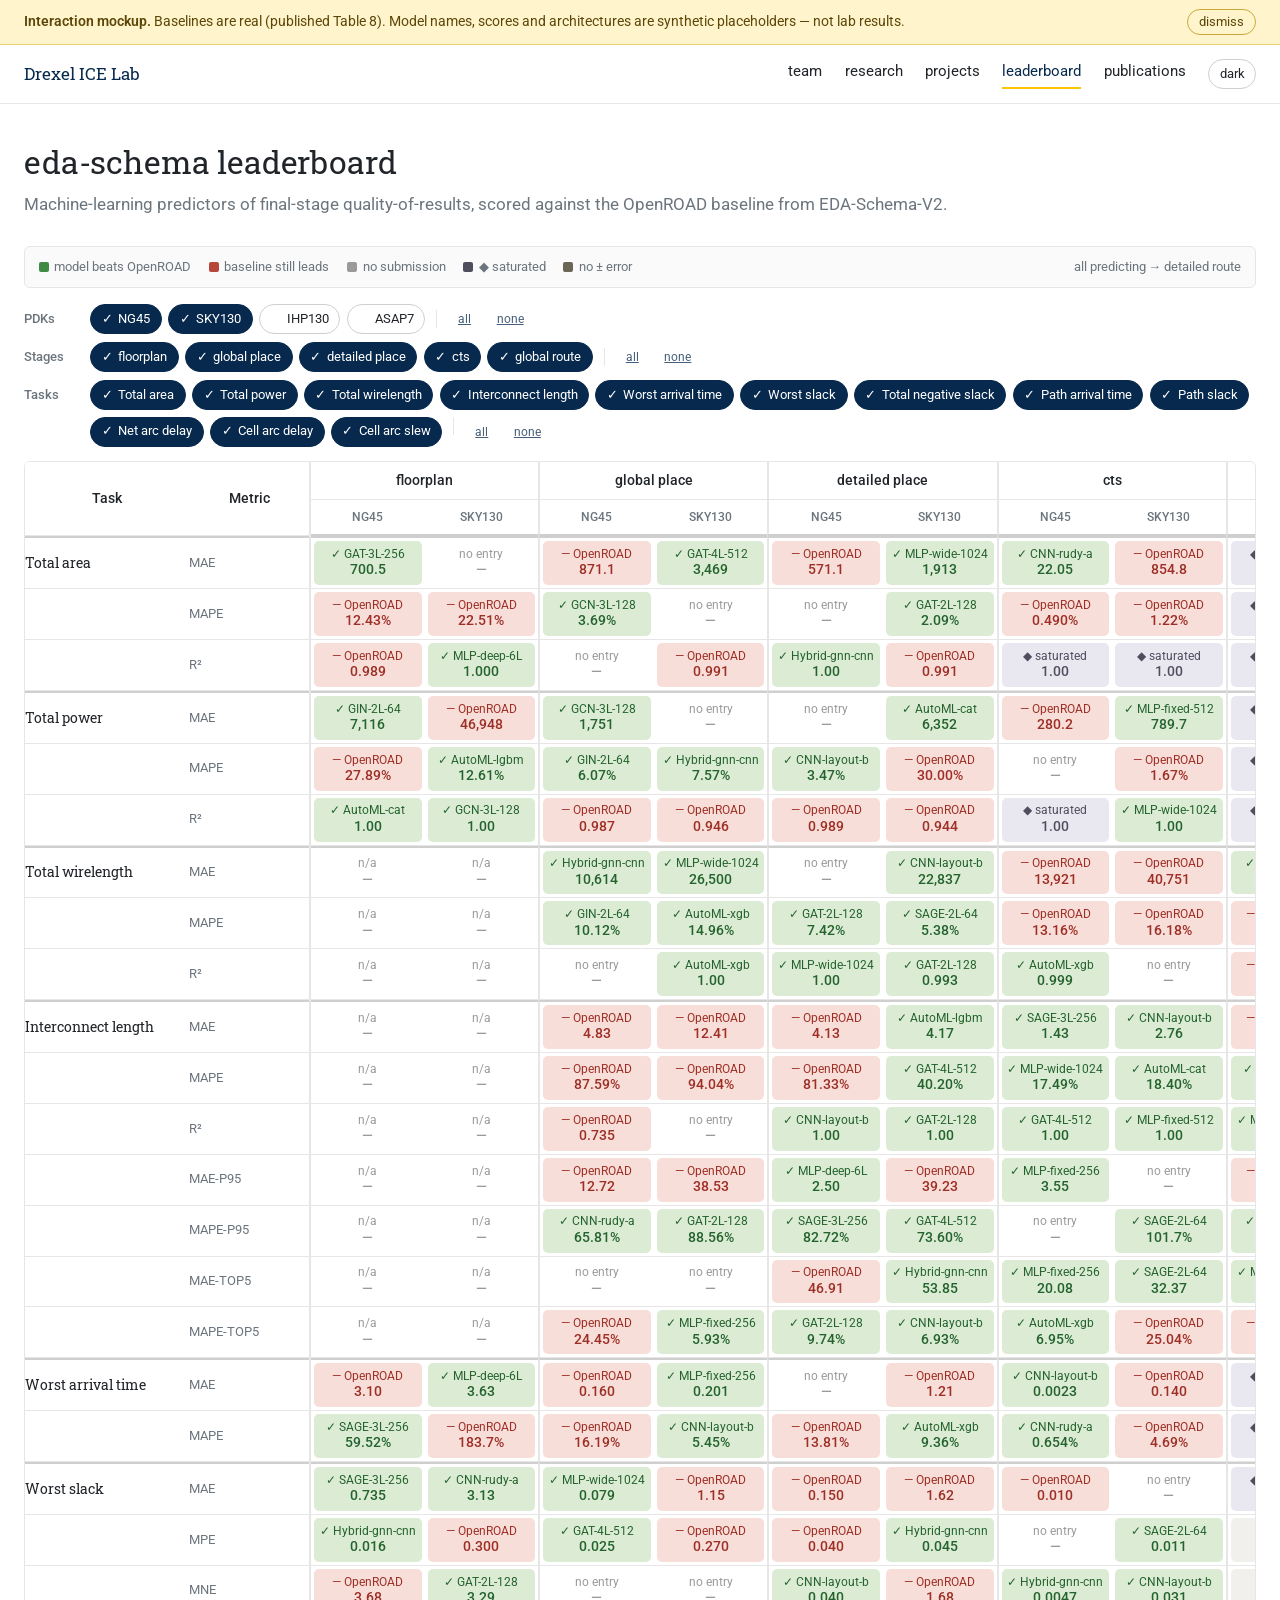
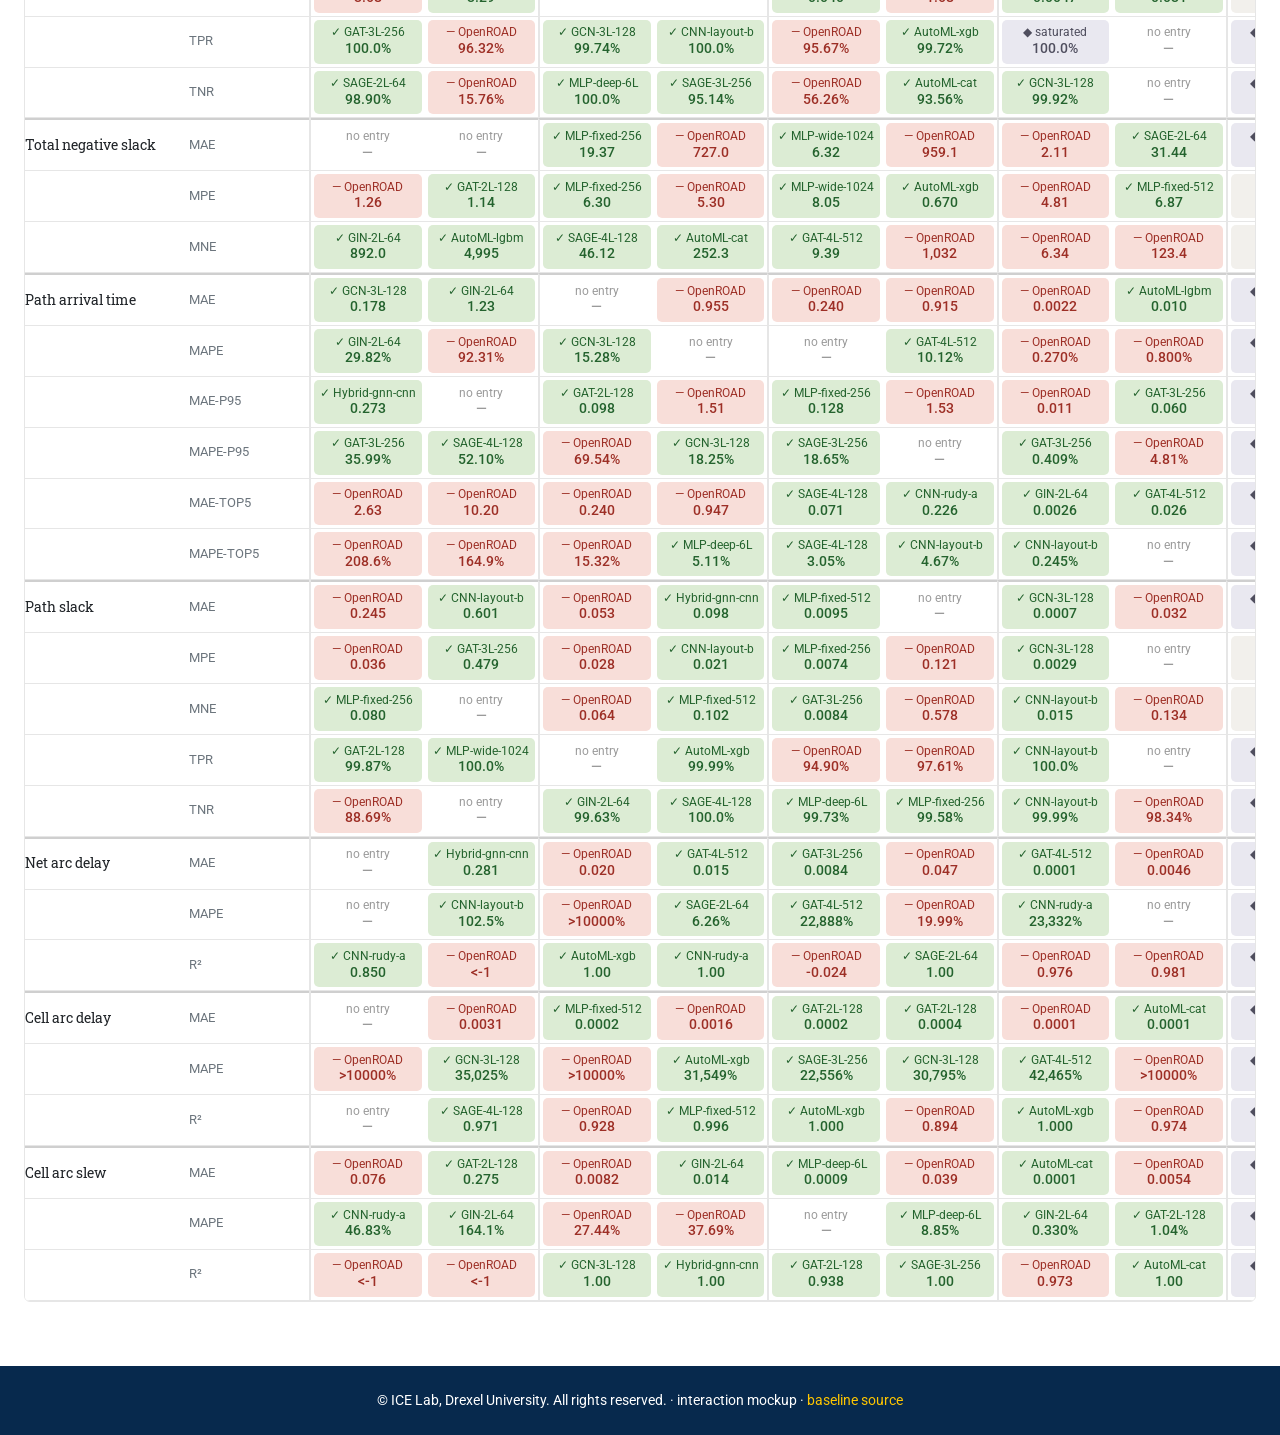
==== commit 4b7cfad0: "feat(leaderboard): adopt site-v3 theme match and add stage/task filters Replaces the mockup with the" ====
--- a/index.html
+++ b/index.html
@@ -15,7 +15,7 @@
 <link rel="icon" href="data:image/svg+xml,<svg xmlns='http://www.w3.org/2000/svg' viewBox='0 0 32 32'><rect width='32' height='32' rx='6' fill='%2307294D'/><text x='16' y='23' font-family='Georgia,serif' font-size='18' fill='%23FFC600' text-anchor='middle'>E</text></svg>">
 <link rel="preconnect" href="https://fonts.googleapis.com">
 <link rel="preconnect" href="https://fonts.gstatic.com" crossorigin>
-<link rel="stylesheet" href="https://fonts.googleapis.com/css2?family=Roboto:wght@300;400;500;700&family=Roboto+Slab:wght@300;400;500;700&family=Roboto+Mono:wght@400;500&display=swap">
+<link rel="stylesheet" href="https://fonts.googleapis.com/css?family=Roboto:300,400,500,700|Roboto+Slab:100,300,400,500,700|Material+Icons&display=swap">
 <title>EDA-Schema Leaderboard | Drexel ICE Lab</title>
 <style>
 /* ==========================================================================
@@ -33,8 +33,8 @@
 
    <link rel="preconnect" href="https://fonts.googleapis.com">
    <link rel="preconnect" href="https://fonts.gstatic.com" crossorigin>
-   <link rel="stylesheet"
-     href="https://fonts.googleapis.com/css2?family=Roboto:wght@300;400;500;700&family=Roboto+Slab:wght@300;400;500;700&family=Roboto+Mono:wght@400;500&display=swap">
+   <link rel="stylesheet" href="https://fonts.googleapis.com/css?family=Roboto:300,400,500,700|Roboto+Slab:100,300,400,500,700|Material+Icons&display=swap">
+   (this is the exact font URL from the lab's _config.yml)
 
    The stacks below degrade cleanly if the fonts fail to load.
    -------------------------------------------------------------------------- */
@@ -43,8 +43,7 @@
   --global-font-sans:  "Roboto", -apple-system, BlinkMacSystemFont, "Segoe UI",
                        Oxygen, Ubuntu, Cantarell, "Helvetica Neue", sans-serif;
   --global-font-slab:  "Roboto Slab", Georgia, "Times New Roman", serif;
-  --global-font-mono:  "Roboto Mono", ui-monospace, SFMono-Regular, Menlo,
-                       Consolas, monospace;
+  --global-font-mono:  ui-monospace, SFMono-Regular, Menlo, Consolas, monospace;
 
   /* --- Drexel brand ---------------------------------------------------- */
   --global-theme-color:   #07294D;   /* Drexel navy  — links, nav, headers   */
@@ -92,14 +91,20 @@
    Matching it means the leaderboard follows the lab site's switch for free.  */
 html[data-theme="dark"] {
   --global-bg-color:          #1c1c1d;
-  --global-card-bg-color:     #2b2b2c;
-  --global-code-bg-color:     #2b2b2c;
+  --global-card-bg-color:     #212122;
+  --global-code-bg-color:     #212122;
   --global-text-color:        #e8e8e8;
   --global-text-color-light:  #a0a0a0;
   --global-divider-color:     #3a3a3c;
   --global-divider-strong:    #4a4a4c;
   --global-theme-color:       #4d8fd1;   /* navy is unreadable on dark      */
   --global-hover-color:       #6ba6e0;
+
+  /* Architecture blocks must darken too, or the label text is invisible */
+  --lb-layer-in-bg:   #33333a;  --lb-layer-in-br:   #55555f;
+  --lb-layer-op-bg:   #2f2b4d;  --lb-layer-op-br:   #5b52a0;
+  --lb-layer-pool-bg: #1f3a30;  --lb-layer-pool-br: #3f7a62;
+  --lb-layer-out-bg:  #402420;  --lb-layer-out-br:  #8a4c3f;
 
   --lb-win-bg:   #1f3a24;  --lb-win-fg:   #8ed69a;
   --lb-lose-bg:  #3d211e;  --lb-lose-fg:  #e8938a;
@@ -183,7 +188,10 @@
 
 /* --- Layout -------------------------------------------------------------- */
 
-.container { max-width: 1180px; margin: 0 auto; padding: 2rem 1.5rem 4rem; }
+/* al-folio sets max_width: 930px in _config.yml. Prose keeps that; the data grid
+   needs more room, so .container--wide is the one documented deviation. */
+.container { max-width: 930px; margin: 0 auto; padding: 2rem 1.5rem 4rem; }
+.container--wide { max-width: 1440px; }
 
 .page-header { margin-bottom: 1.75rem; }
 .page-header h1 { margin-bottom: .25rem; }
@@ -309,11 +317,20 @@
 .mockbar button{margin-left:auto;font:inherit;font-size:.8rem;background:none;border:1px solid #C9A93C;
   color:#5c4708;border-radius:999px;padding:.12rem .7rem;cursor:pointer}
 html[data-theme="dark"] .mockbar{background:#3a2f0d;border-bottom-color:#6b5a1e;color:#e8d79a}
+/* the button keeps its own colour, so the dark override has to restate it —
+   #5c4708 on #3a2f0d is 1.5:1 and effectively invisible */
+html[data-theme="dark"] .mockbar button{color:#e8d79a}
 
 /* ===== controls ===== */
-.ctrls{display:flex;flex-direction:column;gap:.55rem;margin-bottom:1.1rem}
+.ctrls{display:flex;flex-direction:column;gap:.5rem;margin-bottom:.9rem}
+.ctrlrow .mini{font:inherit;font-size:.78rem;padding:.22rem .6rem;border:none;background:none;
+  color:var(--global-theme-color);cursor:pointer;text-decoration:underline;opacity:.75}
+.ctrlrow .mini:hover{opacity:1}
+.ctrlrow .sep{width:1px;height:18px;background:var(--global-divider-color);margin:0 .3rem}
 .ctrlrow{display:flex;align-items:center;gap:.4rem;flex-wrap:wrap}
-.ctrlrow .lbl{font-size:.85rem;color:var(--global-text-color-light);min-width:74px}
+.ctrlrow .lbl{font-size:.82rem;color:var(--global-text-color-light);min-width:60px;
+  font-weight:500}
+.chk.sm{font-size:.8rem;padding:.24rem .65rem}
 .chk{font:inherit;font-size:.86rem;padding:.3rem .8rem;border:1px solid var(--global-divider-strong);
   border-radius:999px;background:var(--global-bg-color);color:var(--global-text-color);cursor:pointer;
   display:inline-flex;align-items:center;gap:.35rem;transition:background .15s,border-color .15s,color .15s}
@@ -366,8 +383,10 @@
 .c-none:hover{box-shadow:none;transform:none}
 .c-void{color:var(--lb-none-fg);cursor:default;opacity:.55}
 .c-void:hover{box-shadow:none;transform:none}
-.legend{display:flex;gap:1.2rem;flex-wrap:wrap;margin-top:.9rem;font-size:.82rem;
-  color:var(--global-text-color-light);align-items:center}
+.legend{display:flex;gap:1.1rem;flex-wrap:wrap;font-size:.8rem;
+  color:var(--global-text-color-light);align-items:center;padding:.6rem .85rem;
+  background:var(--global-card-bg-color);border:1px solid var(--global-divider-color);
+  border-radius:var(--global-radius);margin:0 0 1rem}
 .legend span{display:flex;align-items:center;gap:.35rem}
 .sq{width:10px;height:10px;border-radius:2px;display:inline-block}
 
@@ -459,9 +478,21 @@
   .rkrow{transition:none!important}
 }
 
+/* al-folio: enable_progressbar + back_to_top, both true in _config.yml */
+#prog{position:fixed;top:0;left:0;height:2px;background:var(--global-theme-color);
+  z-index:300;width:0;transition:width .08s linear}
+#top{position:fixed;right:1.2rem;bottom:1.2rem;z-index:120;width:38px;height:38px;
+  border-radius:50%;border:none;cursor:pointer;background:rgba(0,0,0,.4);color:#fff;
+  font-size:1rem;opacity:0;pointer-events:none;transition:opacity .2s}
+#top.on{opacity:1;pointer-events:auto}
+html[data-theme="dark"] #top{background:rgba(255,255,255,.25)}
+.navbar{position:sticky;top:0}
+
 </style>
 </head>
 <body>
+
+<div id="prog"></div>
 
 <div class="mockbar" id="mockbar">
   <span><b>Interaction mockup.</b> Baselines are real (published Table&nbsp;8). Model names, scores and architectures are synthetic placeholders &mdash; not lab results.</span>
@@ -477,7 +508,7 @@
   </nav>
 </div>
 
-<div class="container">
+<div class="container container--wide">
 
 <!-- ============ MATRIX ============ -->
 <section id="v-matrix">
@@ -486,16 +517,60 @@
     <p class="lead">Machine-learning predictors of final-stage quality-of-results, scored against the OpenROAD baseline from EDA-Schema-V2.</p>
   </div>
 
+  <div class="legend">
+    <span><i class="sq" style="background:var(--lb-win-solid)"></i> model beats OpenROAD</span>
+    <span><i class="sq" style="background:var(--lb-lose-solid)"></i> baseline still leads</span>
+    <span><i class="sq" style="background:var(--lb-none-fg)"></i> no submission</span>
+    <span><i class="sq" style="background:var(--lb-sat-fg)"></i> &#9670; saturated</span>
+    <span><i class="sq" style="background:var(--lb-undef-fg)"></i> no &plusmn; error</span>
+    <span style="margin-left:auto">all predicting &rarr; detailed route</span>
+  </div>
+
   <div class="ctrls">
     <div class="ctrlrow">
       <span class="lbl">PDKs</span>
-      <button class="chk" data-pdk="ng45" aria-pressed="true"><span class="tick">&#10003;</span>NG45</button>
-      <button class="chk" data-pdk="sky130" aria-pressed="true"><span class="tick">&#10003;</span>SKY130</button>
-      <button class="chk" data-pdk="ihp130" aria-pressed="false"><span class="tick">&#10003;</span>IHP130</button>
-      <button class="chk" data-pdk="asap7" aria-pressed="false"><span class="tick">&#10003;</span>ASAP7</button>
+      <button class="chk sm" data-pdk="ng45" aria-pressed="true"><span class="tick">&#10003;</span>NG45</button>
+      <button class="chk sm" data-pdk="sky130" aria-pressed="true"><span class="tick">&#10003;</span>SKY130</button>
+      <button class="chk sm" data-pdk="ihp130" aria-pressed="false"><span class="tick">&#10003;</span>IHP130</button>
+      <button class="chk sm" data-pdk="asap7" aria-pressed="false"><span class="tick">&#10003;</span>ASAP7</button>
+      <span class="sep"></span>
+      <button class="mini" data-bulk="pdk:all">all</button>
+      <button class="mini" data-bulk="pdk:none">none</button>
+    </div>
+
+    <div class="ctrlrow">
+      <span class="lbl">Stages</span>
+      <button class="chk sm" data-stg="0" aria-pressed="true"><span class="tick">&#10003;</span>floorplan</button>
+      <button class="chk sm" data-stg="1" aria-pressed="true"><span class="tick">&#10003;</span>global place</button>
+      <button class="chk sm" data-stg="2" aria-pressed="true"><span class="tick">&#10003;</span>detailed place</button>
+      <button class="chk sm" data-stg="3" aria-pressed="true"><span class="tick">&#10003;</span>cts</button>
+      <button class="chk sm" data-stg="4" aria-pressed="true"><span class="tick">&#10003;</span>global route</button>
+      <span class="sep"></span>
+      <button class="mini" data-bulk="stg:all">all</button>
+      <button class="mini" data-bulk="stg:none">none</button>
+    </div>
+
+    <div class="ctrlrow" style="align-items:flex-start">
+      <span class="lbl" style="padding-top:.28rem">Tasks</span>
+      <div style="display:flex;gap:.4rem;flex-wrap:wrap;flex:1">
+        <button class="chk sm" data-task="total_area" aria-pressed="true"><span class="tick">&#10003;</span>Total area</button>
+        <button class="chk sm" data-task="total_power" aria-pressed="true"><span class="tick">&#10003;</span>Total power</button>
+        <button class="chk sm" data-task="total_wirelength" aria-pressed="true"><span class="tick">&#10003;</span>Total wirelength</button>
+        <button class="chk sm" data-task="interconnect_length" aria-pressed="true"><span class="tick">&#10003;</span>Interconnect length</button>
+        <button class="chk sm" data-task="worst_arrival_time" aria-pressed="true"><span class="tick">&#10003;</span>Worst arrival time</button>
+        <button class="chk sm" data-task="worst_slack" aria-pressed="true"><span class="tick">&#10003;</span>Worst slack</button>
+        <button class="chk sm" data-task="total_negative_slack" aria-pressed="true"><span class="tick">&#10003;</span>Total negative slack</button>
+        <button class="chk sm" data-task="timing_path_arrival_time" aria-pressed="true"><span class="tick">&#10003;</span>Path arrival time</button>
+        <button class="chk sm" data-task="timing_path_slack" aria-pressed="true"><span class="tick">&#10003;</span>Path slack</button>
+        <button class="chk sm" data-task="net_arc_delay" aria-pressed="true"><span class="tick">&#10003;</span>Net arc delay</button>
+        <button class="chk sm" data-task="cell_arc_delay" aria-pressed="true"><span class="tick">&#10003;</span>Cell arc delay</button>
+        <button class="chk sm" data-task="cell_arc_slew" aria-pressed="true"><span class="tick">&#10003;</span>Cell arc slew</button>
+        <span class="sep"></span>
+        <button class="mini" data-bulk="task:all">all</button>
+        <button class="mini" data-bulk="task:none">none</button>
+      </div>
     </div>
   </div>
-  <p class="meta" id="mmeta"></p>
 
   <div class="mwrap">
     <table class="mx">
@@ -504,13 +579,6 @@
     </table>
   </div>
 
-  <div class="legend">
-    <span><i class="sq" style="background:var(--lb-win-solid)"></i> model beats OpenROAD</span>
-    <span><i class="sq" style="background:var(--lb-lose-solid)"></i> baseline still leads</span>
-    <span><i class="sq" style="background:var(--lb-none-fg)"></i> no submission</span>
-    <span><i class="sq" style="background:var(--lb-sat-fg)"></i> &#9670; saturated</span>
-    <span><i class="sq" style="background:var(--lb-undef-fg)"></i> no &plusmn; error</span>
-  </div>
 </section>
 
 <!-- ============ CELL ============ -->
@@ -595,8 +663,10 @@
 
 <div id="tip" role="tooltip"></div>
 
+<button id="top" title="Back to top">&#8593;</button>
+
 <div class="footer">
-  &copy; 2026 ICE Lab, Drexel University &middot; interaction mockup &middot;
+  &copy; ICE Lab, Drexel University. All rights reserved. &middot; interaction mockup &middot;
   <a href="https://drexel-ice.github.io/eda-schema/">baseline source</a>
 </div>
 
@@ -623,7 +693,9 @@
   /^CNN/.test(n)?"CNN":/^Hybrid/.test(n)?"Hybrid":"MLP";
 
 /* ========= state ========= */
-let sel=new Set(["ng45","sky130"]);      // selected PDKs (multi)
+let sel=new Set(["ng45","sky130"]);           // selected PDKs (multi)
+let selS=new Set([0,1,2,3,4]);                // selected stages (multi)
+let selT=new Set(TASKS.map(t=>t[0]));         // selected tasks (multi)
 let cur={};                               // {t,p,s} current cell context
 let sortM=null, sortAsc=true, mode="raw"; // ranking sort + value mode
 
@@ -727,23 +799,34 @@
 /* ========= matrix ========= */
 function matrix(){
   const pdks=PDK.filter(p=>sel.has(p));
+  const stgs=STG.map((_,i)=>i).filter(i=>selS.has(i));
+  const tsks=TASKS.filter(t=>selT.has(t[0]));
   const th=document.getElementById("mhead"),tb=document.getElementById("mbody");
-  if(!pdks.length){
-    th.innerHTML="";tb.innerHTML='<tr><td style="padding:2rem;text-align:center;'+
-      'color:var(--global-text-color-light)">Select at least one PDK.</td></tr>';return;
+  const miss=[];
+  if(!pdks.length)miss.push("a PDK");
+  if(!stgs.length)miss.push("a design stage");
+  if(!tsks.length)miss.push("a task");
+  if(miss.length){
+    /* "a, b and c" — a plain join gives "a and b and c" once all three are off */
+    const list=miss.length<3?miss.join(" and "):
+      miss.slice(0,-1).join(", ")+" and "+miss[miss.length-1];
+    th.innerHTML="";
+    tb.innerHTML='<tr><td style="padding:2.5rem;text-align:center;'+
+      'color:var(--global-text-color-light)">Select at least '+list+'.</td></tr>';
+    return;
   }
   th.innerHTML='<tr class="g1"><th class="sk1" rowspan="2">Task</th>'+
     '<th class="sk2" rowspan="2">Metric</th>'+
-    STG.map((s,i)=>'<th class="stg" colspan="'+pdks.length+'">'+SN[i]+'</th>').join("")+'</tr>'+
-    '<tr class="g2">'+STG.map(()=>pdks.map((p,j)=>
+    stgs.map(i=>'<th class="stg" colspan="'+pdks.length+'">'+SN[i]+'</th>').join("")+'</tr>'+
+    '<tr class="g2">'+stgs.map(()=>pdks.map((p,j)=>
       '<th class="'+(j===0?"stg":"")+'">'+PL[p]+'</th>').join("")).join("")+'</tr>';
 
   let html="",delay=0;
-  TASKS.forEach(([id,label])=>{
+  tsks.forEach(([id,label])=>{
     metricsOf(id).forEach((m,mi)=>{
       html+='<tr'+(mi===0?' class="grpstart"':'')+' data-task="'+id+'">'+
         '<td class="sk1">'+(mi===0?label:"")+'</td><td class="sk2">'+m+'</td>';
-      STG.forEach((sname,si)=>{
+      stgs.forEach(si=>{
         pdks.forEach((p,pi)=>{
           const st=state(id,m,p,si),v=bval(id,m,p,si);
           let cls,w,val,click=true;
@@ -796,9 +879,6 @@
       hideTip();
     };
   });
-  const n=pdks.length*5;
-  document.getElementById("mmeta").innerHTML="46 metric rows \u00b7 "+n+
-    " columns ("+pdks.length+" PDK"+(pdks.length>1?"s":"")+" \u00d7 5 stages) \u00b7 all predicting \u2192 detailed route";
 }
 
 /* ========= cell page: every metric of the task at once ========= */
@@ -1046,10 +1126,30 @@
     document.getElementById("v-"+x).classList.toggle("hidden",x!==v));
   scrollTo(0,0);
 }
-document.querySelectorAll("[data-pdk]").forEach(b=>b.onclick=()=>{
-  const p=b.dataset.pdk;
-  sel.has(p)?sel.delete(p):sel.add(p);
-  b.setAttribute("aria-pressed",sel.has(p));
+const CTRLS=document.querySelector(".ctrls");
+function toggler(attr,store,cast){
+  CTRLS.querySelectorAll("["+attr+"]").forEach(b=>b.onclick=()=>{
+    const v=cast(b.getAttribute(attr));
+    store.has(v)?store.delete(v):store.add(v);
+    b.setAttribute("aria-pressed",store.has(v));
+    matrix();
+  });
+}
+toggler("data-pdk",sel,String);
+toggler("data-stg",selS,Number);
+toggler("data-task",selT,String);
+
+/* select all / none per group */
+document.querySelectorAll("[data-bulk]").forEach(b=>b.onclick=()=>{
+  const[grp,act]=b.dataset.bulk.split(":");
+  const map={pdk:[sel,"data-pdk",String],stg:[selS,"data-stg",Number],task:[selT,"data-task",String]};
+  const[store,attr,cast]=map[grp];
+  store.clear();
+  CTRLS.querySelectorAll("["+attr+"]").forEach(x=>{
+    const on=act==="all";
+    if(on)store.add(cast(x.getAttribute(attr)));
+    x.setAttribute("aria-pressed",on);
+  });
   matrix();
 });
 document.querySelectorAll("#v-cell [data-nav]").forEach(a=>a.onclick=()=>show("matrix"));
@@ -1065,6 +1165,16 @@
   this.textContent=d?"dark":"light";
 };
 addEventListener("keydown",e=>{if(e.key==="Escape"){hideTip();show("matrix");}});
+
+/* al-folio: enable_progressbar and back_to_top are both true in _config.yml */
+const prog=document.getElementById("prog"),topBtn=document.getElementById("top");
+addEventListener("scroll",()=>{
+  const h=document.documentElement.scrollHeight-innerHeight;
+  prog.style.width=(h>0?(scrollY/h)*100:0)+"%";
+  topBtn.classList.toggle("on",scrollY>320);
+},{passive:true});
+topBtn.onclick=()=>scrollTo({top:0,behavior:"smooth"});
+
 matrix();
 
 </script>
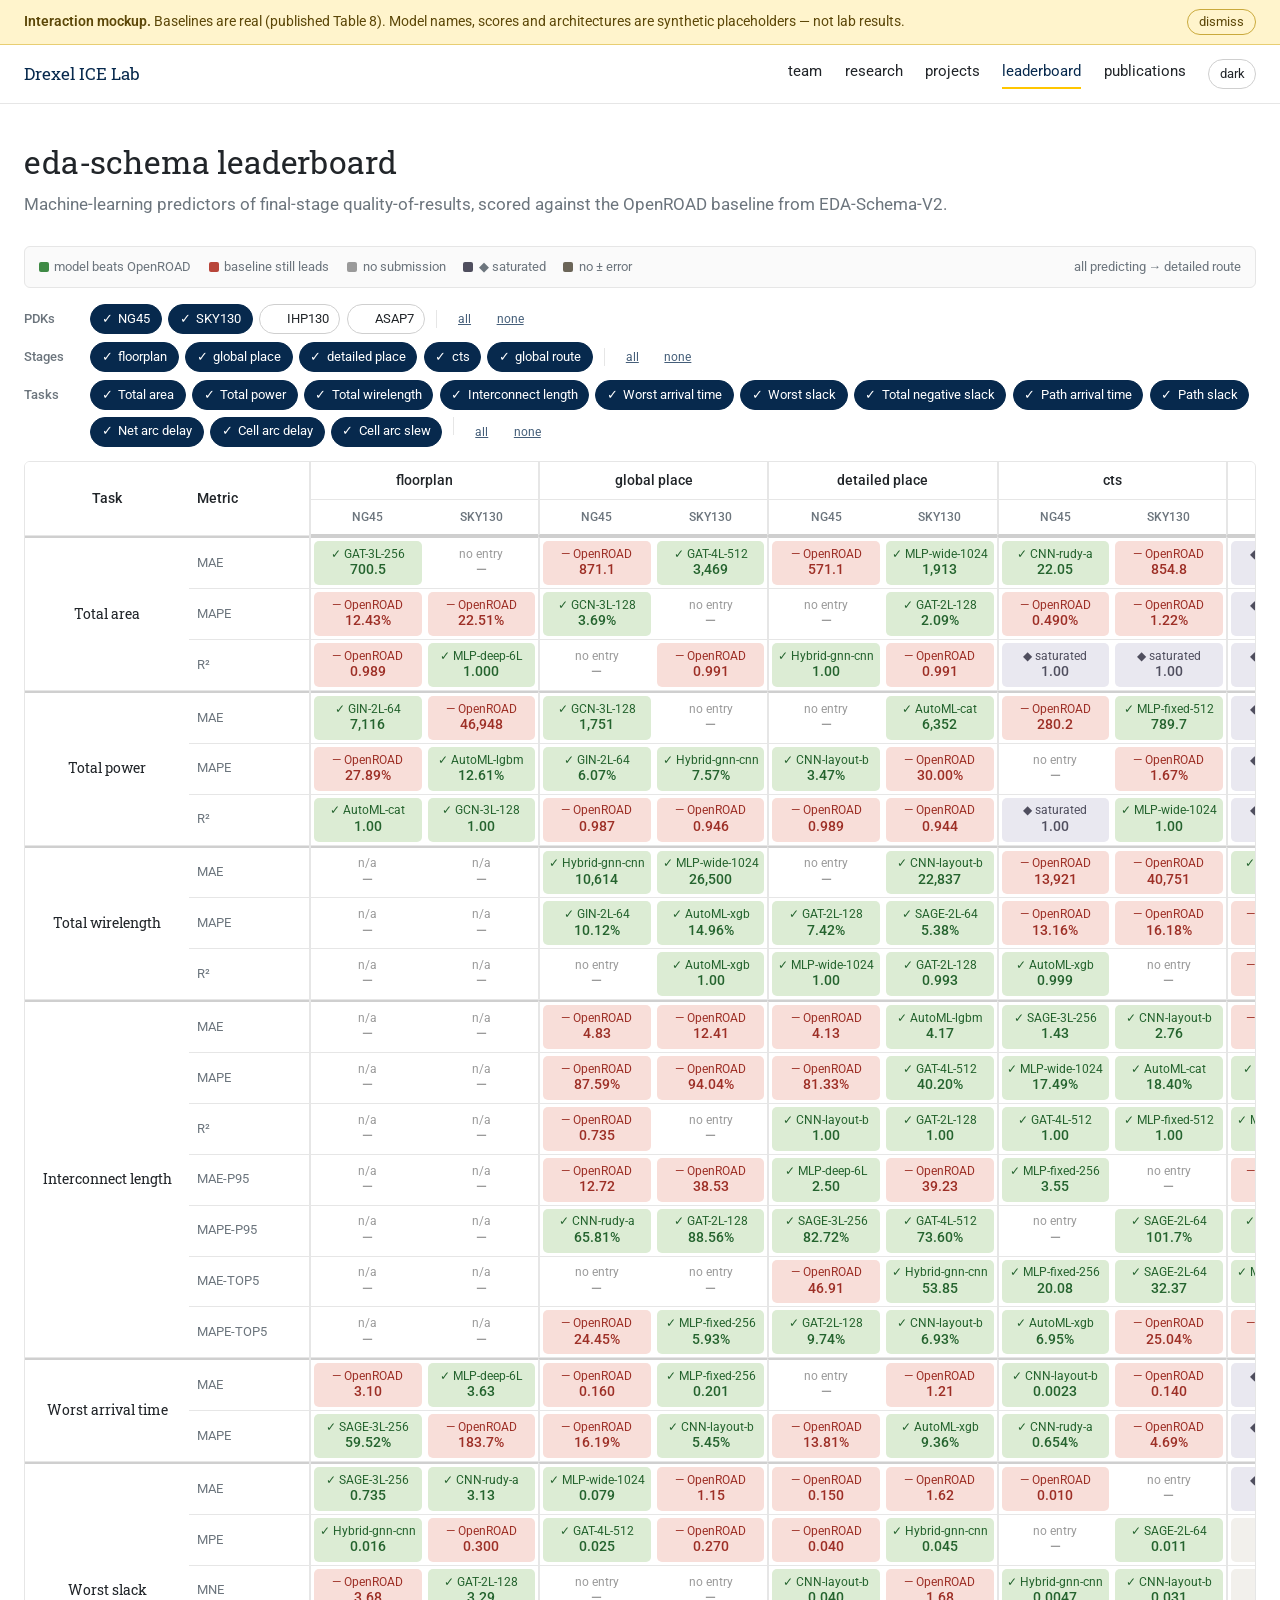
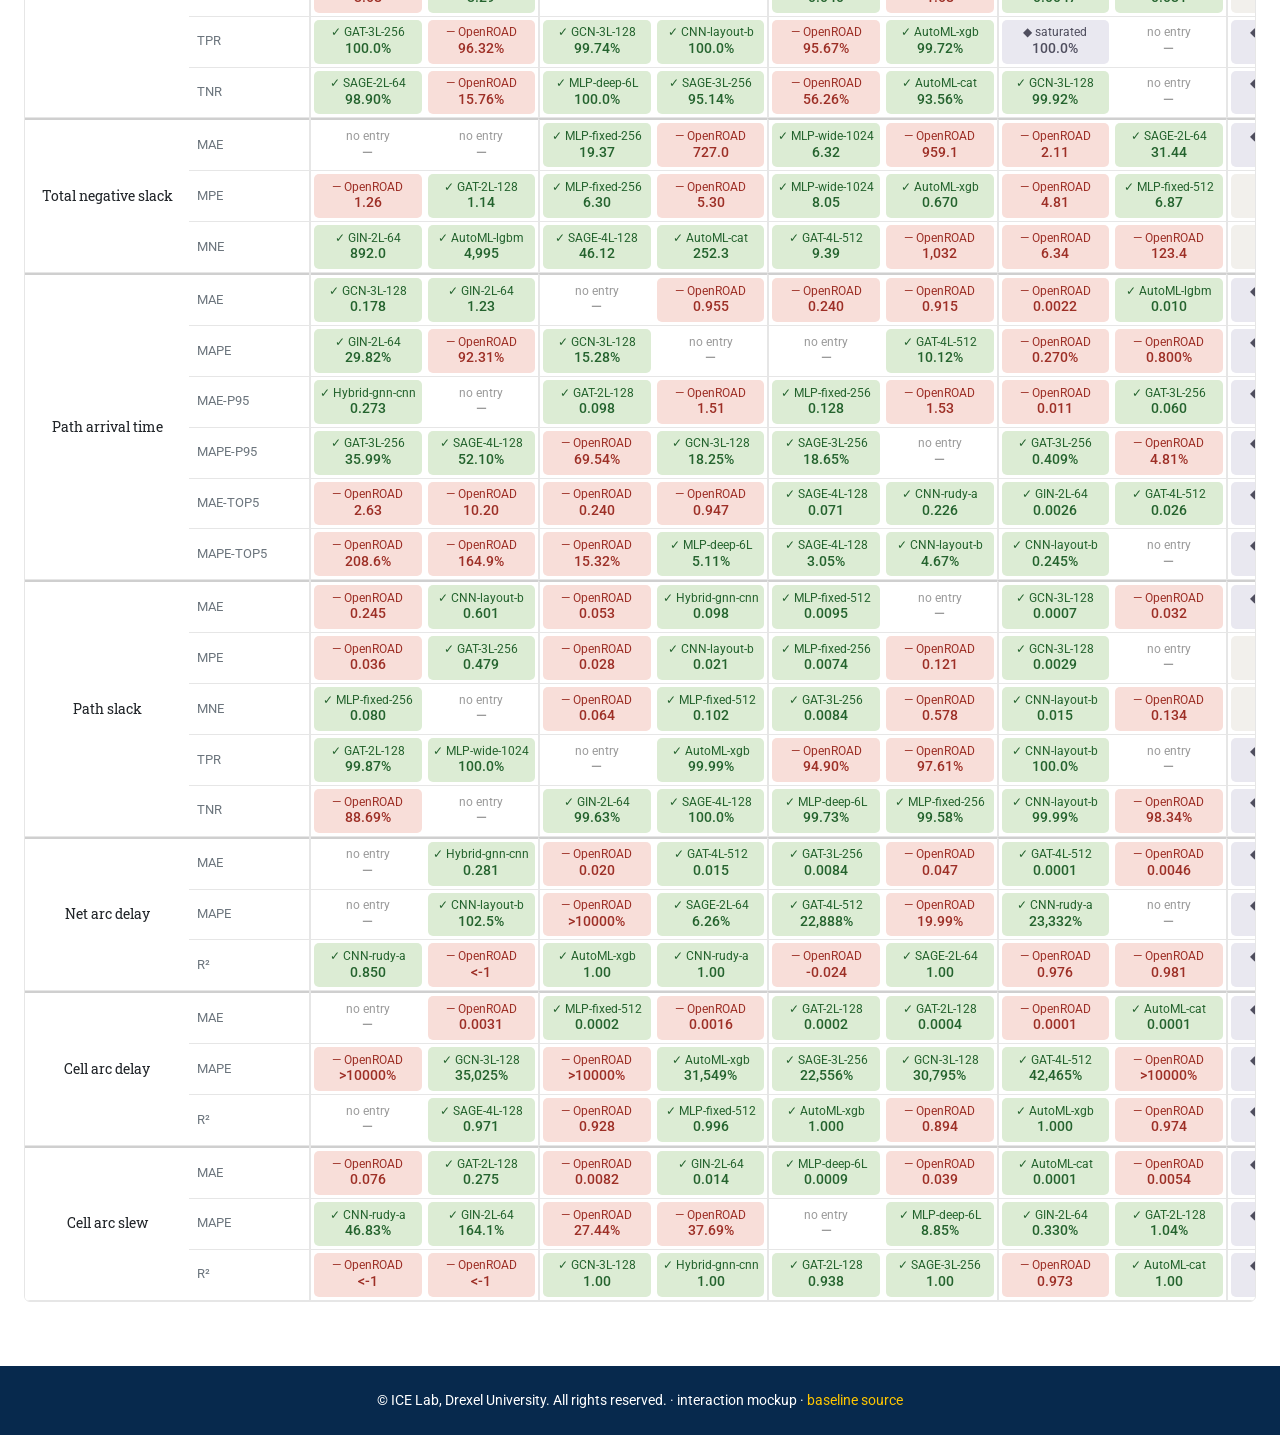
==== commit 04617b4a: "fix(matrix): merge the Task column into one cell per task and align pinned headers The Task column e" ====
--- a/index.html
+++ b/index.html
@@ -354,17 +354,32 @@
 table.mx thead tr.g2 th{border-bottom:2px solid var(--global-divider-strong);font-size:.76rem}
 th.stg{border-left:2px solid var(--global-divider-color)}
 td.stg{border-left:2px solid var(--global-divider-color)}
+/* Pinned label columns. Metric pins at exactly Task's rendered width, so both
+   widths live here and the offset is derived, never restated as a literal.
+   border-box makes the declared width inclusive of padding; without it the
+   cells render 16px wider than declared and Metric slides under Task on scroll. */
+table.mx{--sk1-w:164px;--sk2-w:120px}
 th.sk1,td.sk1{position:sticky;left:0;z-index:6;background:var(--global-bg-color);
-  min-width:148px;max-width:148px;text-align:left;padding-left:.7rem}
-th.sk2,td.sk2{position:sticky;left:148px;z-index:6;background:var(--global-bg-color);
-  min-width:104px;max-width:104px;text-align:left;padding-left:.5rem;
+  width:var(--sk1-w);min-width:var(--sk1-w);max-width:var(--sk1-w);
+  box-sizing:border-box;text-align:center}
+th.sk2,td.sk2{position:sticky;left:var(--sk1-w);z-index:6;background:var(--global-bg-color);
+  width:var(--sk2-w);min-width:var(--sk2-w);max-width:var(--sk2-w);
+  box-sizing:border-box;text-align:left;
   box-shadow:2px 0 0 var(--global-divider-color)}
+/* table.mx th,table.mx td sets padding:0 and outranks the rules above, so the
+   pinned columns need their horizontal padding at matching specificity or the
+   header indents 8px further than its own values. */
+table.mx th.sk1,table.mx td.sk1,
+table.mx th.sk2,table.mx td.sk2{padding-left:.5rem;padding-right:.5rem}
 table.mx thead th.sk1,table.mx thead th.sk2{z-index:8}
+/* Task is a centred group label; Metric is a per-row label, so its header
+   sits left over its values. Needs to outrank thead th's text-align:center. */
+table.mx thead th.sk2{text-align:left}
 table.mx tbody td{border-bottom:1px solid var(--global-divider-color);vertical-align:middle;height:46px}
 td.sk1{font-size:.88rem;font-family:var(--global-font-slab)}
 td.sk2{font-size:.8rem;color:var(--global-text-color-light);font-variant-numeric:tabular-nums}
 tr.grpstart td{border-top:2px solid var(--global-divider-strong)}
-tr.hl td.sk1,tr.hl td.sk2{background:var(--global-card-bg-color)}
+tr.hl td.sk1,tr.hl td.sk2,td.sk1.hl{background:var(--global-card-bg-color)}
 td.colhl{background:rgba(7,41,77,.045)}
 html[data-theme="dark"] td.colhl{background:rgba(255,255,255,.05)}
 
@@ -823,9 +838,13 @@
 
   let html="",delay=0;
   tsks.forEach(([id,label])=>{
-    metricsOf(id).forEach((m,mi)=>{
+    const mets=metricsOf(id);
+    mets.forEach((m,mi)=>{
+      /* one Task cell per task, spanning its metric rows, rather than a label
+         followed by blanks. vertical-align:middle then centres it in the group. */
       html+='<tr'+(mi===0?' class="grpstart"':'')+' data-task="'+id+'">'+
-        '<td class="sk1">'+(mi===0?label:"")+'</td><td class="sk2">'+m+'</td>';
+        (mi===0?'<td class="sk1" rowspan="'+mets.length+'">'+label+'</td>':'')+
+        '<td class="sk2">'+m+'</td>';
       stgs.forEach(si=>{
         pdks.forEach((p,pi)=>{
           const st=state(id,m,p,si),v=bval(id,m,p,si);
@@ -856,8 +875,12 @@
   /* hover: cross-highlight row + column, plus tooltip */
   tb.querySelectorAll(".c").forEach(c=>{
     const td=c.parentElement,tr=td.parentElement,col=td.dataset.col;
+    /* the Task cell is rowspanned onto the group's first row, so it is not a
+       child of every tr. Resolve it once so hover highlights it from any row. */
+    const taskCell=tb.querySelector('tr[data-task="'+tr.dataset.task+'"] td.sk1');
     c.onmouseenter=e=>{
       tr.classList.add("hl");
+      if(taskCell)taskCell.classList.add("hl");
       tb.querySelectorAll('[data-col="'+col+'"]').forEach(x=>x.classList.add("colhl"));
       const[t,m,p,s]=c.dataset.tip.split("|");
       const b=bval(t,m,p,+s),ms=models(t,m,p,+s),beat=ms.filter(x=>better(x.v,b,m)).length;
@@ -875,6 +898,7 @@
     c.onmousemove=e=>showTip(e,tip.innerHTML);
     c.onmouseleave=()=>{
       tr.classList.remove("hl");
+      if(taskCell)taskCell.classList.remove("hl");
       tb.querySelectorAll(".colhl").forEach(x=>x.classList.remove("colhl"));
       hideTip();
     };
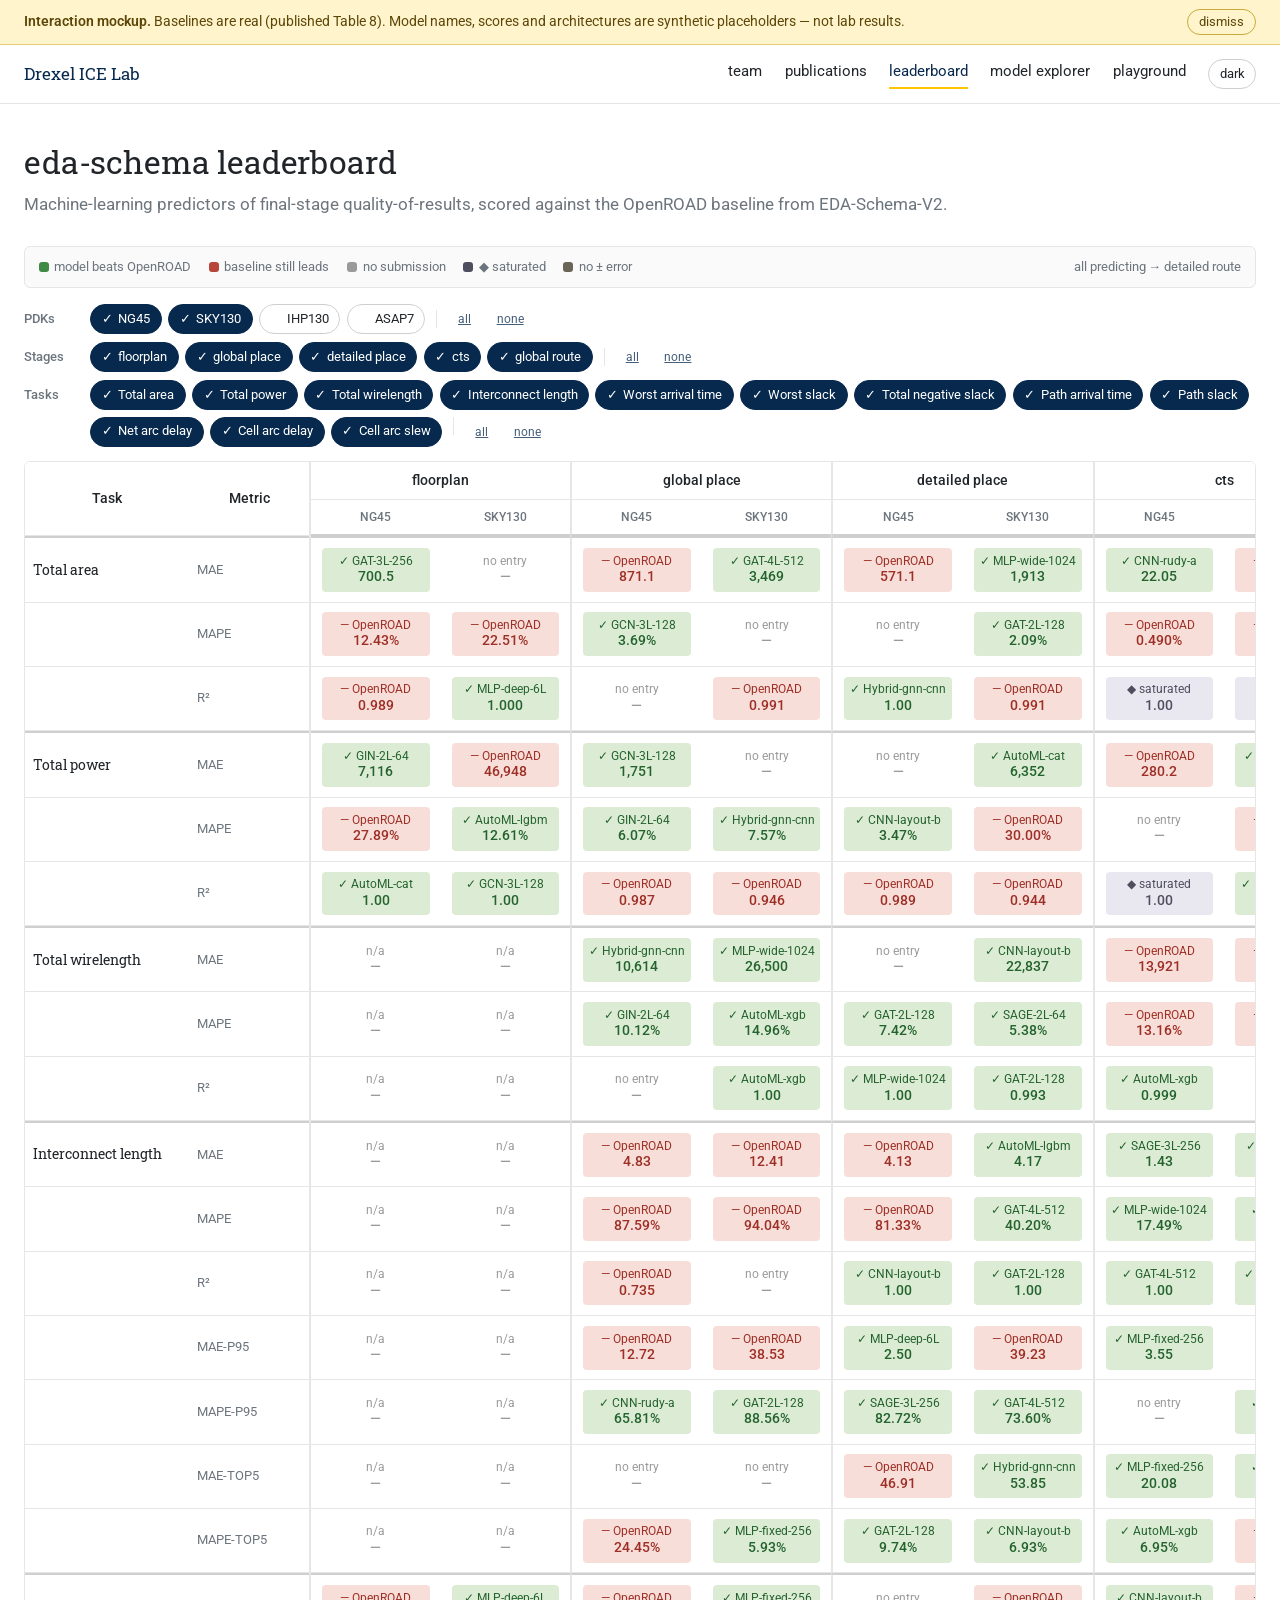
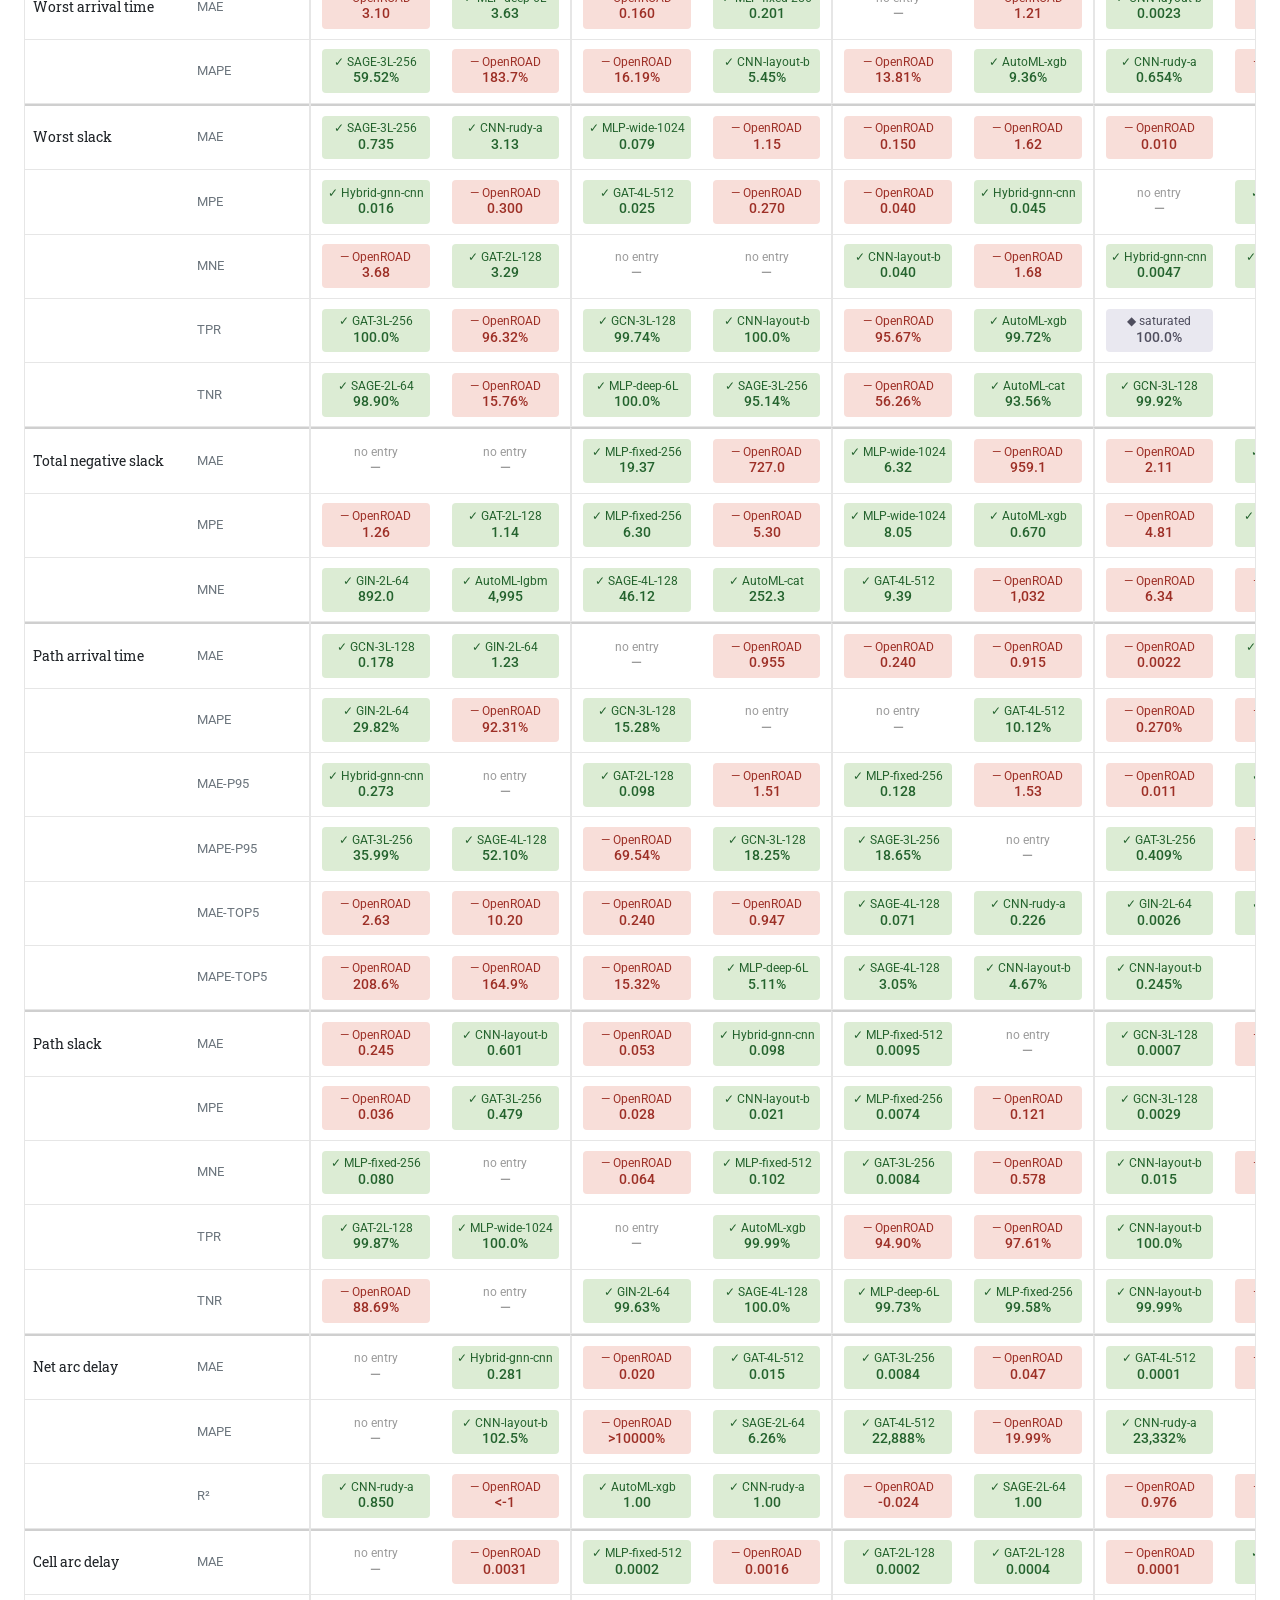
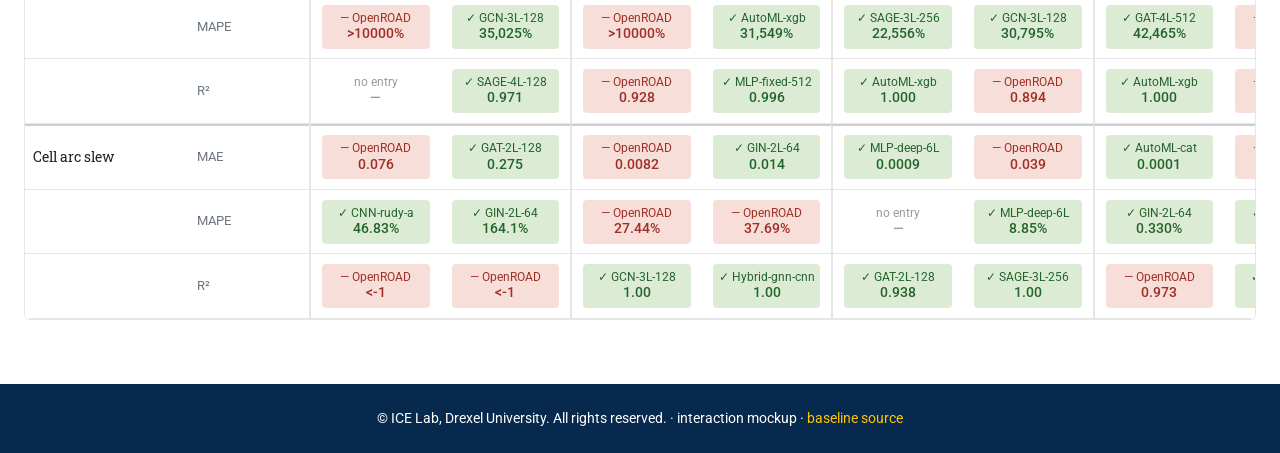
==== commit ccd3e883: "feat(site): expand leaderboard into a three-page prototype Replaces the single-page mockup with the " ====
--- a/index.html
+++ b/index.html
@@ -18,6 +18,36 @@
 <link rel="stylesheet" href="https://fonts.googleapis.com/css?family=Roboto:300,400,500,700|Roboto+Slab:100,300,400,500,700|Material+Icons&display=swap">
 <title>EDA-Schema Leaderboard | Drexel ICE Lab</title>
 <style>
+/* ===================================================================
+   Canonical design tokens — identical across index, explorer and
+   playground. Two semantic palettes that must never collide:
+   model families (saturated) and schema entities (muted).
+   =================================================================== */
+:root{
+  /* radius scale */
+  --r-xs:3px; --r-sm:4px; --r-md:6px; --r-lg:8px; --r-pill:999px;
+
+  /* signed data, used by every chart */
+  --pos:#3b6fb0; --neg:#c06a2e; --dead:#b8b5ae;
+
+  /* model families — saturated */
+  --fam-gnn:#2f6bb5; --fam-cnn:#c25f22; --fam-mlp:#2f8f6b;
+  --fam-automl:#7a4bb8; --fam-hybrid:#a8762c;
+
+  /* schema entities — muted, deliberately distinct from the families */
+  --ent-netlist:#7d97cc; --ent-cell:#cf9b7e; --ent-power:#7cc9a8;
+  --ent-timing:#b58ad1; --ent-net:#6fb3b3; --ent-clock:#c4a463;
+  --ent-routing:#b07f96;
+}
+html[data-theme="dark"]{
+  --pos:#6da3d8; --neg:#dd9558; --dead:#55524c;
+  --fam-gnn:#6ba3de; --fam-cnn:#e08a4e; --fam-mlp:#5cbd94;
+  --fam-automl:#a882dd; --fam-hybrid:#d0a45c;
+  --ent-netlist:#93a9d6; --ent-cell:#d9ab92; --ent-power:#93d4ba;
+  --ent-timing:#c4a1dc; --ent-net:#87c4c4; --ent-clock:#d1b57e;
+  --ent-routing:#c295a8;
+}
+
 /* ==========================================================================
    EDA-Schema Leaderboard — Drexel ICE Lab theme
    Mirrors drexel-ice.github.io (al-folio Jekyll theme) so the leaderboard
@@ -150,7 +180,7 @@
 
 code, pre, .mono { font-family: var(--global-font-mono); font-size: .9em; }
 code  { background: var(--global-code-bg-color); padding: .12em .4em;
-        border-radius: 3px; }
+        border-radius:var(--r-xs); }
 pre   { background: var(--global-code-bg-color); padding: 1rem;
         border-radius: var(--global-radius); overflow-x: auto; }
 
@@ -230,7 +260,7 @@
 .pill {
   font: inherit; font-size: .92rem;
   padding: .4rem .9rem;
-  border: 1px solid transparent; border-radius: 999px;
+  border: 1px solid transparent; border-radius:var(--r-pill);
   background: none; color: var(--global-text-color);
   cursor: pointer; transition: background .15s ease;
 }
@@ -241,7 +271,7 @@
 }
 
 .badge {
-  font-size: .78rem; padding: .15rem .6rem; border-radius: 999px;
+  font-size: .78rem; padding: .15rem .6rem; border-radius:var(--r-pill);
   background: var(--global-card-bg-color);
   border: 1px solid var(--global-divider-color);
   color: var(--global-text-color-light);
@@ -315,11 +345,8 @@
   font-size:.85rem;display:flex;align-items:center;gap:.6rem;flex-wrap:wrap}
 .mockbar b{font-weight:600}
 .mockbar button{margin-left:auto;font:inherit;font-size:.8rem;background:none;border:1px solid #C9A93C;
-  color:#5c4708;border-radius:999px;padding:.12rem .7rem;cursor:pointer}
+  color:#5c4708;border-radius:var(--r-pill);padding:.12rem .7rem;cursor:pointer}
 html[data-theme="dark"] .mockbar{background:#3a2f0d;border-bottom-color:#6b5a1e;color:#e8d79a}
-/* the button keeps its own colour, so the dark override has to restate it —
-   #5c4708 on #3a2f0d is 1.5:1 and effectively invisible */
-html[data-theme="dark"] .mockbar button{color:#e8d79a}
 
 /* ===== controls ===== */
 .ctrls{display:flex;flex-direction:column;gap:.5rem;margin-bottom:.9rem}
@@ -332,7 +359,7 @@
   font-weight:500}
 .chk.sm{font-size:.8rem;padding:.24rem .65rem}
 .chk{font:inherit;font-size:.86rem;padding:.3rem .8rem;border:1px solid var(--global-divider-strong);
-  border-radius:999px;background:var(--global-bg-color);color:var(--global-text-color);cursor:pointer;
+  border-radius:var(--r-pill);background:var(--global-bg-color);color:var(--global-text-color);cursor:pointer;
   display:inline-flex;align-items:center;gap:.35rem;transition:background .15s,border-color .15s,color .15s}
 .chk:hover{border-color:var(--global-theme-color)}
 .chk[aria-pressed="true"]{background:var(--global-theme-color);color:#fff;border-color:var(--global-theme-color)}
@@ -354,36 +381,21 @@
 table.mx thead tr.g2 th{border-bottom:2px solid var(--global-divider-strong);font-size:.76rem}
 th.stg{border-left:2px solid var(--global-divider-color)}
 td.stg{border-left:2px solid var(--global-divider-color)}
-/* Pinned label columns. Metric pins at exactly Task's rendered width, so both
-   widths live here and the offset is derived, never restated as a literal.
-   border-box makes the declared width inclusive of padding; without it the
-   cells render 16px wider than declared and Metric slides under Task on scroll. */
-table.mx{--sk1-w:164px;--sk2-w:120px}
 th.sk1,td.sk1{position:sticky;left:0;z-index:6;background:var(--global-bg-color);
-  width:var(--sk1-w);min-width:var(--sk1-w);max-width:var(--sk1-w);
-  box-sizing:border-box;text-align:center}
-th.sk2,td.sk2{position:sticky;left:var(--sk1-w);z-index:6;background:var(--global-bg-color);
-  width:var(--sk2-w);min-width:var(--sk2-w);max-width:var(--sk2-w);
-  box-sizing:border-box;text-align:left;
+  min-width:148px;max-width:148px;text-align:left;padding-left:.7rem}
+th.sk2,td.sk2{position:sticky;left:148px;z-index:6;background:var(--global-bg-color);
+  min-width:104px;max-width:104px;text-align:left;padding-left:.5rem;
   box-shadow:2px 0 0 var(--global-divider-color)}
-/* table.mx th,table.mx td sets padding:0 and outranks the rules above, so the
-   pinned columns need their horizontal padding at matching specificity or the
-   header indents 8px further than its own values. */
-table.mx th.sk1,table.mx td.sk1,
-table.mx th.sk2,table.mx td.sk2{padding-left:.5rem;padding-right:.5rem}
 table.mx thead th.sk1,table.mx thead th.sk2{z-index:8}
-/* Task is a centred group label; Metric is a per-row label, so its header
-   sits left over its values. Needs to outrank thead th's text-align:center. */
-table.mx thead th.sk2{text-align:left}
 table.mx tbody td{border-bottom:1px solid var(--global-divider-color);vertical-align:middle;height:46px}
 td.sk1{font-size:.88rem;font-family:var(--global-font-slab)}
 td.sk2{font-size:.8rem;color:var(--global-text-color-light);font-variant-numeric:tabular-nums}
 tr.grpstart td{border-top:2px solid var(--global-divider-strong)}
-tr.hl td.sk1,tr.hl td.sk2,td.sk1.hl{background:var(--global-card-bg-color)}
+tr.hl td.sk1,tr.hl td.sk2{background:var(--global-card-bg-color)}
 td.colhl{background:rgba(7,41,77,.045)}
 html[data-theme="dark"] td.colhl{background:rgba(255,255,255,.05)}
 
-.c{margin:3px;border-radius:5px;padding:.3rem .3rem;text-align:center;cursor:pointer;
+.c{margin:3px;border-radius:var(--r-sm);padding:.3rem .3rem;text-align:center;cursor:pointer;
   min-width:88px;border:1px solid transparent;transition:box-shadow .12s,transform .12s;
   opacity:0;transform:translateY(4px);animation:cin .32s ease forwards}
 @keyframes cin{to{opacity:1;transform:none}}
@@ -403,12 +415,12 @@
   background:var(--global-card-bg-color);border:1px solid var(--global-divider-color);
   border-radius:var(--global-radius);margin:0 0 1rem}
 .legend span{display:flex;align-items:center;gap:.35rem}
-.sq{width:10px;height:10px;border-radius:2px;display:inline-block}
+.sq{width:10px;height:10px;border-radius:var(--r-xs);display:inline-block}
 
 /* tooltip */
 #tip{position:fixed;z-index:200;pointer-events:none;background:var(--global-text-color);
   color:var(--global-bg-color);font-size:.76rem;line-height:1.5;padding:.45rem .65rem;
-  border-radius:5px;opacity:0;transition:opacity .12s;max-width:260px;box-shadow:0 3px 12px rgba(0,0,0,.2)}
+  border-radius:var(--r-sm);opacity:0;transition:opacity .12s;max-width:260px;box-shadow:0 3px 12px rgba(0,0,0,.2)}
 #tip.on{opacity:1}
 #tip b{font-weight:600}
 
@@ -434,10 +446,10 @@
 html[data-theme="dark"] .rkrow.lead:hover{background:#254529}
 .mcell{display:flex;align-items:baseline;justify-content:flex-end;gap:.3rem;
   font-variant-numeric:tabular-nums}
-.mcell .rkb{font-size:.68rem;padding:0 .28rem;border-radius:3px;background:var(--global-divider-color);
+.mcell .rkb{font-size:.68rem;padding:0 .28rem;border-radius:var(--r-xs);background:var(--global-divider-color);
   color:var(--global-text-color-light);min-width:17px;text-align:center}
 .mcell.r1 .rkb{background:var(--lb-win-fg);color:#fff}
-.mcell.colact{background:rgba(7,41,77,.055);border-radius:4px}
+.mcell.colact{background:rgba(7,41,77,.055);border-radius:var(--r-sm)}
 html[data-theme="dark"] .mcell.colact{background:rgba(255,255,255,.06)}
 .mono{font-variant-numeric:tabular-nums}
 .fam{color:var(--global-text-color-light);font-size:.8rem}
@@ -448,7 +460,7 @@
 .chart h3{font-size:.98rem;margin:0 0 .15rem}
 .chart p{font-size:.78rem;color:var(--global-text-color-light);margin:0 0 .7rem}
 .clg{display:flex;gap:1rem;font-size:.76rem;color:var(--global-text-color-light);margin-top:.5rem}
-.dot{width:9px;height:9px;border-radius:999px;display:inline-block;margin-right:.3rem}
+.dot{width:9px;height:9px;border-radius:var(--r-pill);display:inline-block;margin-right:.3rem}
 .pt{opacity:0}
 .anim .pt{animation:ptin .4s ease forwards}
 @keyframes ptin{from{opacity:0;transform:scale(.3)}to{opacity:.62;transform:scale(1)}}
@@ -470,7 +482,7 @@
   background:var(--global-card-bg-color);border-left:3px solid var(--global-theme-color);
   border-radius:var(--global-radius);margin-bottom:1rem}
 .baserow .bv{font-size:1.5rem;font-family:var(--global-font-slab);font-variant-numeric:tabular-nums}
-.tog{display:inline-flex;border:1px solid var(--global-divider-strong);border-radius:999px;overflow:hidden}
+.tog{display:inline-flex;border:1px solid var(--global-divider-strong);border-radius:var(--r-pill);overflow:hidden}
 .tog button{font:inherit;font-size:.8rem;padding:.28rem .8rem;background:none;border:none;cursor:pointer;
   color:var(--global-text-color);transition:background .15s}
 .tog button[aria-pressed="true"]{background:var(--global-theme-color);color:#fff}
@@ -486,7 +498,7 @@
 .btn:hover{border-color:var(--global-theme-color);color:var(--global-theme-color)}
 .hidden{display:none}
 .themebtn{font:inherit;font-size:.82rem;padding:.2rem .65rem;border:1px solid var(--global-divider-strong);
-  border-radius:999px;background:none;cursor:pointer;color:var(--global-text-color)}
+  border-radius:var(--r-pill);background:none;cursor:pointer;color:var(--global-text-color)}
 @media (prefers-reduced-motion:reduce){
   .c,.pt,.br,.ln,.gl{animation:none!important;opacity:1!important;transform:none!important;
     stroke-dashoffset:0!important}
@@ -503,6 +515,287 @@
 html[data-theme="dark"] #top{background:rgba(255,255,255,.25)}
 .navbar{position:sticky;top:0}
 
+/* ==================== HF-style leaderboard controls ==================== */
+.tabs{display:flex;gap:.15rem;border-bottom:1px solid var(--global-divider-color);margin-bottom:1.2rem}
+.tab{font:inherit;font-size:.92rem;padding:.55rem 1rem;background:none;border:none;cursor:pointer;
+  color:var(--global-text-color-light);border-bottom:2px solid transparent;margin-bottom:-1px;
+  transition:color .15s,border-color .15s;display:flex;align-items:center;gap:.4rem}
+.tab:hover{color:var(--global-text-color)}
+.tab[aria-selected="true"]{color:var(--global-theme-color);border-bottom-color:var(--global-theme-color);
+  font-weight:500}
+
+.toolbar{display:flex;flex-direction:column;gap:.7rem;margin-bottom:1rem}
+.srchwrap{position:relative;flex:1;min-width:220px}
+.srch{width:100%;font:inherit;font-size:.9rem;padding:.5rem .8rem .5rem 2rem;
+  border:1px solid var(--global-divider-strong);border-radius:var(--global-radius);
+  background:var(--global-bg-color);color:var(--global-text-color)}
+.srch:focus{outline:none;border-color:var(--global-theme-color)}
+.srchico{position:absolute;left:.65rem;top:50%;transform:translateY(-50%);
+  color:var(--global-text-color-light);font-size:.85rem;pointer-events:none}
+.srchhint{font-size:.72rem;color:var(--global-text-color-light);margin-top:.25rem}
+
+.qfrow{display:flex;gap:.45rem;flex-wrap:wrap;align-items:center}
+.qf{font:inherit;font-size:.8rem;padding:.3rem .7rem;border:1px solid var(--global-divider-strong);
+  border-radius:var(--r-pill);background:var(--global-bg-color);color:var(--global-text-color-light);
+  cursor:pointer;display:inline-flex;align-items:center;gap:.3rem;transition:.15s}
+.qf:hover{border-color:var(--global-theme-color);color:var(--global-text-color)}
+.qf[aria-pressed="true"]{background:var(--global-theme-color);color:#fff;
+  border-color:var(--global-theme-color)}
+.qf .ct{font-size:.7rem;opacity:.75}
+
+.tbrow{display:flex;gap:.6rem;align-items:flex-start;flex-wrap:wrap}
+.drop{position:relative}
+.dropbtn{font:inherit;font-size:.82rem;padding:.45rem .8rem;border:1px solid var(--global-divider-strong);
+  border-radius:var(--global-radius);background:var(--global-bg-color);color:var(--global-text-color);
+  cursor:pointer;display:flex;align-items:center;gap:.4rem;white-space:nowrap}
+.dropbtn:hover{border-color:var(--global-theme-color)}
+.dropbtn .badge2{background:var(--global-theme-color);color:#fff;border-radius:var(--r-pill);
+  font-size:.68rem;padding:0 .35rem;min-width:16px;text-align:center}
+.dropmenu{position:absolute;top:calc(100% + 4px);left:0;z-index:60;min-width:240px;max-height:340px;
+  overflow-y:auto;background:var(--global-bg-color);border:1px solid var(--global-divider-strong);
+  border-radius:var(--global-radius);box-shadow:0 6px 20px rgba(0,0,0,.13);padding:.5rem;display:none}
+.dropmenu.on{display:block}
+.dropmenu h4{font-family:var(--global-font-sans);font-size:.72rem;font-weight:600;
+  text-transform:uppercase;letter-spacing:.04em;color:var(--global-text-color-light);
+  margin:.5rem .4rem .3rem}
+.dropmenu h4:first-child{margin-top:.1rem}
+.opt{display:flex;align-items:center;gap:.5rem;padding:.32rem .4rem;border-radius:var(--r-sm);
+  font-size:.84rem;cursor:pointer}
+.opt:hover{background:var(--global-card-bg-color)}
+.opt input{cursor:pointer;accent-color:var(--global-theme-color)}
+.opt .cnt{margin-left:auto;font-size:.72rem;color:var(--global-text-color-light)}
+.rangewrap{padding:.4rem}
+.rangewrap input[type=range]{width:100%;accent-color:var(--global-theme-color)}
+.rangelbl{display:flex;justify-content:space-between;font-size:.75rem;
+  color:var(--global-text-color-light);margin-bottom:.2rem}
+
+.results{display:flex;align-items:center;gap:.7rem;flex-wrap:wrap;font-size:.82rem;
+  color:var(--global-text-color-light);margin-bottom:.6rem}
+.results .clr{font:inherit;font-size:.8rem;background:none;border:none;cursor:pointer;
+  color:var(--global-theme-color);text-decoration:underline;padding:0}
+
+/* score bars behind values */
+.mcell{position:relative;overflow:hidden}
+.sbar{position:absolute;left:0;top:50%;transform:translateY(-50%) scaleX(0);transform-origin:left;
+  height:60%;border-radius:var(--r-xs);background:var(--lb-win-solid);opacity:.16;
+  animation:sbin .5s cubic-bezier(.22,.61,.36,1) forwards;z-index:0}
+@keyframes sbin{to{transform:translateY(-50%) scaleX(1)}}
+.mcell>span{position:relative;z-index:1}
+.mcell.below .sbar{background:var(--lb-lose-solid)}
+
+/* pinning + expansion */
+.pinbtn{font:inherit;background:none;border:none;cursor:pointer;color:var(--global-text-color-light);
+  padding:0 .2rem;font-size:.85rem;opacity:.35;transition:opacity .15s,color .15s}
+.rkrow:hover .pinbtn{opacity:.8}
+.pinbtn.on{opacity:1;color:var(--global-theme-color)}
+.rkrow.pinned{background:rgba(7,41,77,.045);box-shadow:inset 3px 0 0 var(--global-theme-color)}
+html[data-theme="dark"] .rkrow.pinned{background:rgba(255,255,255,.05)}
+.expbtn{font:inherit;background:none;border:none;cursor:pointer;
+  color:var(--global-text-color-light);font-size:.7rem;padding:0 .3rem}
+.detail{grid-column:1/-1;padding:.9rem 1.1rem;background:var(--global-card-bg-color);
+  border-top:1px solid var(--global-divider-color);font-size:.84rem;
+  display:grid;grid-template-columns:repeat(auto-fit,minmax(160px,1fr));gap:.9rem}
+.detail .dl{font-size:.72rem;color:var(--global-text-color-light);text-transform:uppercase;
+  letter-spacing:.03em}
+.detail .dv{font-size:.9rem}
+.medal{font-size:.9rem}
+
+.pager{display:flex;align-items:center;gap:.5rem;justify-content:center;margin-top:1rem;
+  font-size:.85rem;color:var(--global-text-color-light)}
+.pager button{font:inherit;font-size:.85rem;padding:.3rem .7rem;border:1px solid var(--global-divider-strong);
+  border-radius:var(--global-radius);background:var(--global-bg-color);cursor:pointer;
+  color:var(--global-text-color)}
+.pager button:disabled{opacity:.4;cursor:default}
+.pager select{font:inherit;font-size:.82rem;padding:.25rem .4rem;border-radius:var(--r-sm);
+  border:1px solid var(--global-divider-strong);background:var(--global-bg-color);
+  color:var(--global-text-color)}
+
+/* about page */
+.about{max-width:760px}
+.about h2{font-size:1.35rem;margin:2rem 0 .6rem}
+.about h2:first-child{margin-top:0}
+.about h3{font-size:1.05rem;margin:1.4rem 0 .4rem}
+.about p{margin:0 0 .9rem;line-height:1.7}
+.about ul{margin:0 0 .9rem;padding-left:1.2rem;line-height:1.7}
+.about li{margin-bottom:.3rem}
+.about table{width:100%;border-collapse:collapse;margin:0 0 1.2rem;font-size:.9rem}
+.about th{text-align:left;font-weight:500;font-size:.82rem;color:var(--global-text-color-light);
+  border-bottom:2px solid var(--global-divider-strong);padding:.45rem .6rem}
+.about td{padding:.5rem .6rem;border-bottom:1px solid var(--global-divider-color);vertical-align:top}
+.about code{font-size:.86em}
+.callout{border-left:3px solid var(--global-theme-color);background:var(--global-card-bg-color);
+  padding:.8rem 1rem;border-radius:0 var(--global-radius) var(--global-radius) 0;margin:0 0 1.2rem}
+.callout p:last-child{margin:0}
+.toc{background:var(--global-card-bg-color);border:1px solid var(--global-divider-color);
+  border-radius:var(--global-radius);padding:.9rem 1.1rem;margin-bottom:1.6rem}
+.toc a{display:block;padding:.15rem 0;font-size:.88rem}
+
+/* ===== contextual About page ===== */
+.ab{max-width:920px}
+.abkick{font-size:.74rem;text-transform:uppercase;letter-spacing:.07em;
+  color:var(--global-theme-color);font-weight:600;margin-bottom:.3rem}
+.abtitle{font-family:var(--global-font-slab);font-weight:400;font-size:1.75rem;
+  margin:0 0 .4rem;line-height:1.25}
+.ablead{font-size:1.02rem;color:var(--global-text-color-light);margin:0 0 1.5rem;max-width:70ch}
+.abgrid{display:grid;grid-template-columns:repeat(auto-fit,minmax(150px,1fr));gap:1px;
+  background:var(--global-divider-color);border:1px solid var(--global-divider-color);
+  border-radius:var(--r-lg);overflow:hidden;margin-bottom:2rem}
+.abstat{background:var(--global-bg-color);padding:.8rem .9rem}
+.abstat .t{font-size:.7rem;text-transform:uppercase;letter-spacing:.05em;
+  color:var(--global-text-color-light)}
+.abstat .v{font-family:var(--global-font-slab);font-size:1.25rem;margin:.1rem 0}
+.abstat .s{font-size:.75rem;color:var(--global-text-color-light)}
+.ab h2{font-family:var(--global-font-slab);font-weight:400;font-size:1.28rem;
+  margin:2rem 0 .5rem;padding-bottom:.3rem;border-bottom:1px solid var(--global-divider-color)}
+.ab p{margin:0 0 .85rem;line-height:1.7;max-width:72ch}
+.abcall{border-left:3px solid var(--global-theme-color);background:var(--global-card-bg-color);
+  padding:.8rem 1rem;border-radius:0 6px 6px 0;margin:.2rem 0 1.2rem}
+.abcall.warn{border-left-color:var(--lb-warn)}
+.abcall p{margin:0}
+.abfigs{display:grid;grid-template-columns:1.5fr 1fr;gap:1rem;margin:1rem 0 .5rem}
+@media(max-width:800px){.abfigs{grid-template-columns:1fr}}
+.abfigs figure{margin:0}
+.abfigs canvas{width:100%;height:auto;border:1px solid var(--global-divider-color);
+  border-radius:var(--r-md);display:block}
+.abfigs figcaption{font-size:.78rem;color:var(--global-text-color-light);
+  margin-top:.45rem;line-height:1.5}
+.abnote{font-size:.76rem!important;color:var(--global-text-color-light);font-style:italic}
+.abtab{width:100%;border-collapse:collapse;margin:.4rem 0 1.3rem;font-size:.92rem}
+.abtab th{text-align:left;font-weight:500;color:var(--global-text-color-light);
+  padding:.55rem .7rem .55rem 0;vertical-align:top;
+  border-bottom:1px solid var(--global-divider-color)}
+.abtab td{padding:.55rem 0;border-bottom:1px solid var(--global-divider-color);line-height:1.6}
+.abdir{display:inline-block;font-size:.72rem;padding:.05rem .5rem;border-radius:var(--r-pill);
+  background:var(--global-card-bg-color);color:var(--global-text-color-light);margin-left:.4rem}
+.abcta{display:flex;align-items:center;justify-content:space-between;gap:1.2rem;flex-wrap:wrap;
+  border:1px solid var(--global-theme-color);border-radius:var(--r-lg);padding:1.1rem 1.3rem;
+  margin:2rem 0 1rem;background:var(--global-card-bg-color)}
+.abctat{font-family:var(--global-font-slab);font-size:1.1rem}
+.abctas{font-size:.88rem;color:var(--global-text-color-light);margin-top:.2rem}
+.btn.primary{background:var(--global-theme-color);color:#fff;border:1px solid var(--global-theme-color);
+  padding:.55rem 1.1rem;border-radius:var(--r-md);text-decoration:none;font-size:.92rem;white-space:nowrap}
+.btn.primary:hover{opacity:.9;text-decoration:none;color:#fff}
+
+/* beat-openroad strip on the ranking pane */
+.beatstrip{display:flex;align-items:center;gap:.8rem;justify-content:space-between;
+  border:1px dashed var(--global-theme-color);border-radius:var(--r-lg);padding:.7rem 1rem;
+  margin:1.2rem 0 0;flex-wrap:wrap}
+.beatstrip .bt{font-size:.92rem}
+.beatstrip .bs{font-size:.8rem;color:var(--global-text-color-light)}
+
+
+/* ===== rank matrix, Arena-style ===== */
+.mxhead{display:flex;align-items:flex-start;justify-content:space-between;gap:1.2rem;
+  flex-wrap:wrap;margin-bottom:.9rem}
+.mxtitle{font-family:var(--global-font-slab);font-size:1.12rem;margin-bottom:.15rem}
+.mxsub{font-size:.82rem;color:var(--global-text-color-light);max-width:62ch;line-height:1.5}
+.mxctl{display:flex;align-items:center;gap:.7rem;flex-wrap:wrap}
+.mxcount{font-family:var(--global-font-mono);font-size:.74rem;
+  color:var(--global-text-color-light)}
+.cbx2{font-size:.78rem;display:inline-flex;align-items:center;gap:.3rem;
+  color:var(--global-text-color-light)}
+.cbx2 input{accent-color:var(--global-theme-color)}
+.mxwrap{overflow-x:auto;border:1px solid var(--global-divider-color);border-radius:var(--r-md)}
+table.mx{border-collapse:separate;border-spacing:0;width:100%;font-size:.86rem}
+table.mx th{position:sticky;top:0;background:var(--global-bg-color);z-index:2;
+  font-weight:500;font-size:.76rem;color:var(--global-text-color-light);
+  padding:.5rem .55rem;text-align:center;white-space:nowrap;
+  border-bottom:2px solid var(--global-divider-strong)}
+table.mx th.mxc{cursor:pointer;transition:color .12s}
+table.mx th.mxc:hover{color:var(--global-theme-color)}
+table.mx th.mxc.act{color:var(--global-theme-color);font-weight:600}
+.mxdir{display:block;font-size:.6rem;opacity:.7;font-weight:400;text-transform:none}
+table.mx th.mxm,table.mx td.mxm{text-align:left;min-width:230px;padding-left:.7rem;
+  position:sticky;left:0;background:var(--global-bg-color);z-index:1;
+  box-shadow:1px 0 0 var(--global-divider-color)}
+table.mx th.mxm{z-index:3}
+.mxrk{display:inline-block;min-width:20px;color:var(--global-text-color-light);
+  font-size:.76rem;text-align:right;margin-right:.5rem}
+.mxnm{font-weight:500}
+.mxfam{color:var(--global-text-color-light);font-size:.74rem;margin-left:.45rem}
+table.mx th.mxa,table.mx td.mxa{width:78px;text-align:center;
+  color:var(--global-text-color-light);border-left:1px solid var(--global-divider-color)}
+table.mx td{padding:.42rem .5rem;border-bottom:1px solid var(--global-divider-color)}
+table.mx.compact td{padding:.2rem .4rem;font-size:.8rem}
+table.mx tbody tr:hover td{background:var(--global-card-bg-color)}
+table.mx tbody tr:hover td.mxm{background:var(--global-card-bg-color)}
+.mxrow[data-n]{cursor:pointer}
+td.mxv{text-align:center;padding:.28rem .3rem}
+.mxin{display:flex;align-items:center;justify-content:center;gap:.22rem;
+  border-radius:var(--r-sm);padding:.2rem .3rem;font-variant-numeric:tabular-nums}
+td.mxv.win .mxin{background:var(--lb-win-bg);color:var(--lb-win-fg)}
+td.mxv.lose .mxin{background:var(--lb-lose-bg);color:var(--lb-lose-fg)}
+td.mxv.act .mxin{outline:1.5px solid var(--global-theme-color);outline-offset:-1.5px}
+.mdl{font-size:.82rem;line-height:1}
+.ci{font-size:.66rem;opacity:.62;font-family:var(--global-font-mono)}
+.mxbase td{background:var(--global-card-bg-color);font-weight:500;
+  border-top:2px solid var(--global-theme-color)}
+.mxbase td.mxm{background:var(--global-card-bg-color)}
+.mxbase .mxin{background:none!important;color:var(--global-text-color)!important}
+.mxlegend{display:flex;gap:1.3rem;flex-wrap:wrap;align-items:center;margin-top:.8rem;
+  font-size:.78rem;color:var(--global-text-color-light)}
+.mxlegend span{display:inline-flex;align-items:center;gap:.3rem}
+.mxlegend .sw{width:12px;height:12px;border-radius:var(--r-xs);display:inline-block}
+.mxlegend .sw.win{background:var(--lb-win-bg);border:1px solid var(--lb-win-fg)}
+.mxlegend .sw.lose{background:var(--lb-lose-bg);border:1px solid var(--lb-lose-fg)}
+
+
+/* input representation */
+.ivec{margin:.8rem 0 1.3rem}
+.ivbar{display:flex;height:26px;border-radius:var(--r-sm);overflow:hidden}
+.ivseg{display:flex;align-items:center;justify-content:center;color:#fff;
+  font-size:.72rem;font-family:var(--global-font-mono);cursor:default}
+.ivkey{display:flex;gap:1.1rem;flex-wrap:wrap;margin-top:.5rem;font-size:.78rem;
+  color:var(--global-text-color-light)}
+.ivkey span{display:inline-flex;align-items:center;gap:.32rem}
+.ivkey i{width:11px;height:11px;border-radius:var(--r-xs);display:inline-block}
+.ivcells{display:flex;gap:2px;flex-wrap:wrap;margin-top:.7rem}
+.ivcells i{width:13px;height:13px;border-radius:var(--r-xs);display:block;opacity:.82}
+.ivnote{font-size:.8rem;color:var(--global-text-color-light);margin-top:.6rem}
+
+
+/* ===== chart gallery ===== */
+.gallery{border:1px solid var(--global-divider-color);border-radius:var(--r-lg);
+  padding:.9rem 1rem 1rem;margin-top:1.4rem;background:var(--global-bg-color)}
+.galbar{display:flex;align-items:center;gap:.8rem;flex-wrap:wrap;margin-bottom:.7rem}
+.galtabs{display:flex;gap:.25rem;flex-wrap:wrap;flex:1}
+.galtab{font:inherit;font-size:.76rem;padding:.26rem .7rem;border-radius:var(--r-pill);cursor:pointer;
+  border:1px solid var(--global-divider-color);background:var(--global-bg-color);
+  color:var(--global-text-color-light);white-space:nowrap}
+.galtab:hover{border-color:var(--global-theme-color);color:var(--global-text-color)}
+.galtab.on{background:var(--global-theme-color);color:#fff;border-color:var(--global-theme-color)}
+.galctl{display:flex;align-items:center;gap:.6rem}
+.galcount{font-family:var(--global-font-mono);font-size:.72rem;
+  color:var(--global-text-color-light)}
+.galstage{border:1px solid var(--global-divider-color);border-radius:var(--r-md);
+  background:var(--global-bg-color);overflow:hidden}
+#chartsvg{display:block;width:100%;height:auto}
+.cpt{cursor:pointer;transition:opacity .1s,r .1s}
+.cln{cursor:pointer;transition:opacity .1s,stroke-width .1s}
+.galinfo{font-size:.8rem;margin-top:.6rem;min-height:1.5em;display:flex;gap:.7rem;
+  flex-wrap:wrap;align-items:baseline}
+.galinfo .fam{color:var(--global-text-color-light);font-size:.74rem}
+.galinfo .mi{font-size:.76rem;color:var(--global-text-color-light);
+  font-variant-numeric:tabular-nums}
+.galinfo .mi b{color:var(--global-text-color)}
+.galinfo .dim{color:var(--global-text-color-light);opacity:.8}
+.galcap{font-size:.78rem;color:var(--global-text-color-light);margin:.35rem 0 .5rem}
+.galkey{display:flex;gap:1rem;flex-wrap:wrap;font-size:.76rem;
+  color:var(--global-text-color-light)}
+.galkey span{display:inline-flex;align-items:center;gap:.32rem}
+.galkey i{width:11px;height:11px;border-radius:var(--r-xs);display:inline-block}
+.galkey i.dashed{width:16px;height:0;border-top:2.4px dashed var(--neg);border-radius:0}
+text.cl{font-size:11px;fill:var(--global-text-color-light);font-family:var(--global-font-sans)}
+text.cl2{font-size:9px;fill:var(--global-text-color-light);font-family:var(--global-font-sans)}
+
+/* expanded */
+body.chartbig{overflow:hidden}
+body.chartbig .gallery{position:fixed;inset:2.5vh 2.5vw;z-index:300;overflow-y:auto;
+  box-shadow:0 12px 60px rgba(0,0,0,.3);background:var(--global-bg-color)}
+body.chartbig::after{content:"";position:fixed;inset:0;z-index:299;
+  background:rgba(0,0,0,.35);backdrop-filter:blur(2px)}
+html[data-theme="dark"] body.chartbig::after{background:rgba(0,0,0,.55)}
+
 </style>
 </head>
 <body>
@@ -517,8 +810,11 @@
 <div class="navbar">
   <div class="brand"><span class="title">Drexel ICE Lab</span></div>
   <nav>
-    <a href="#">team</a><a href="#">research</a><a href="#">projects</a>
-    <a href="#" aria-current="page">leaderboard</a><a href="#">publications</a>
+    <a href="https://drexel-ice.github.io/">team</a>
+    <a href="https://drexel-ice.github.io/publications/">publications</a>
+    <a href="index.html" aria-current="page">leaderboard</a>
+    <a href="explorer.html">model explorer</a>
+    <a href="playground.html">playground</a>
     <button class="themebtn" id="themebtn">dark</button>
   </nav>
 </div>
@@ -604,51 +900,235 @@
     <p class="lead" id="c-sub"></p>
   </div>
 
+  <div class="tabs">
+    <button class="tab" data-ctab="rankings" aria-selected="true">&#127942; Rankings</button>
+    <button class="tab" data-ctab="matrix" aria-selected="false">&#128202; Rank matrix</button>
+    <button class="tab" data-ctab="about" aria-selected="false">&#128221; About</button>
+  </div>
+
+<div id="pane-rankings">
   <div class="baserow">
     <div>
       <div style="font-weight:500" id="c-bt"></div>
       <div style="font-size:.8rem;color:var(--global-text-color-light)">reference baseline &middot; Table 8 &middot; click any metric header to re-rank</div>
     </div>
-    <div style="display:flex;align-items:center;gap:1.2rem">
-      <div class="tog">
-        <button data-mode="raw" aria-pressed="true">raw</button>
-        <button data-mode="ratio" aria-pressed="false">vs baseline</button>
-      </div>
-      <div class="bv" id="c-bv">&mdash;</div>
-    </div>
+    <div class="bv" id="c-bv">&mdash;</div>
   </div>
+
+  <div class="toolbar" id="toolbar"></div>
+  <div class="results" id="results"></div>
 
   <div class="rk"><div class="rkin">
     <div class="rkhead" id="rkhead"></div>
     <div id="rkbody"></div>
   </div></div>
-
-  <div class="grid2">
-    <div class="chart">
-      <h3>Predicted vs actual</h3>
-      <p>y = x reference &middot; <span data-metriclabel></span> &middot; 18 circuits</p>
-      <svg viewBox="0 0 500 210" data-anim id="ch1" style="width:100%;height:auto"></svg>
-      <div class="clg"><span><i class="dot" style="background:var(--lb-win-solid)"></i><span id="leadname"></span></span>
-        <span><i class="dot" style="background:#9a9a9a"></i>OpenROAD baseline</span></div>
+  <div class="pager" id="pager"></div>
+
+  <div class="beatstrip">
+    <div>
+      <div class="bt"><b>Think you can beat this?</b></div>
+      <div class="bs">Build a network, train it in your browser on real design data, and find out.</div>
     </div>
-    <div class="chart">
-      <h3>Per-circuit breakdown</h3>
-      <p>all 18 IWLS&rsquo;05 circuits &middot; leading model vs baseline</p>
-      <svg viewBox="0 0 530 200" data-anim id="ch2" style="width:100%;height:auto"></svg>
+    <a class="btn primary" id="beatbtn" href="playground.html">&#9889; Beat OpenROAD &rarr;</a>
+  </div>
+
+  <div class="gallery">
+    <div class="galbar">
+      <div class="galtabs" id="galtabs"></div>
+      <div class="galctl">
+        <span class="galcount" id="galcount"></span>
+        <button class="mini" id="chartexp">&#8599; expand</button>
+      </div>
     </div>
-    <div class="chart">
-      <h3>Error distribution</h3>
-      <p>absolute <span data-metriclabel></span> error &middot; model vs baseline</p>
-      <svg viewBox="0 0 500 200" data-anim id="ch3" style="width:100%;height:auto"></svg>
+    <div class="galstage" id="galstage">
+      <svg id="chartsvg"></svg>
     </div>
-    <div class="chart">
-      <h3>Stage progression</h3>
-      <p>real baseline across all five stages &middot; current stage shaded</p>
-      <svg viewBox="0 0 540 200" data-anim id="ch4" style="width:100%;height:auto"></svg>
-      <div class="clg"><span><i class="dot" style="background:var(--lb-win-solid)"></i>best model</span>
-        <span><i class="dot" style="background:#9a9a9a"></i>OpenROAD</span></div>
+    <div class="galinfo" id="chartinfo"></div>
+    <p class="galcap" id="chartcap"></p>
+    <div class="galkey" id="galkey"></div>
+  </div>
+
+</div><!-- /pane-rankings -->
+
+<div id="pane-matrix" class="hidden">
+  <div class="mxhead">
+    <div>
+      <div class="mxtitle">Every model across every metric of this task</div>
+      <div class="mxsub">Cells show <b>rank</b>, not score. Each metric is ranked
+        independently &mdash; a model that leads on MAE can sit mid-table on R&sup2;,
+        and that disagreement is the point.</div>
+    </div>
+    <div class="mxctl">
+      <span class="mxcount" id="mxcount"></span>
+      <div class="tog">
+        <button data-mxv="rank" aria-pressed="true">rank</button>
+        <button data-mxv="score" aria-pressed="false">score</button>
+        <button data-mxv="delta" aria-pressed="false">vs tool</button>
+      </div>
+      <label class="cbx2"><input type="checkbox" id="mxcompact"> compact</label>
     </div>
   </div>
+  <div class="mxwrap"><table class="mx" id="mxtable"></table></div>
+  <div class="mxlegend">
+    <span><i class="mdl">&#129351;</i>best on this metric</span>
+    <span><i class="mdl">&#129352;</i>second</span>
+    <span><i class="mdl">&#129353;</i>third</span>
+    <span><i class="sw win"></i>beats the OpenROAD estimate</span>
+    <span><i class="sw lose"></i>behind it</span>
+    <span>&mdash; not defined for this task</span>
+  </div>
+</div>
+
+<div id="pane-about" class="hidden">
+<div class="about">
+
+  <div class="toc">
+    <a href="#a-problem">1 &nbsp; The problem</a>
+    <a href="#a-goals">2 &nbsp; Goals of this leaderboard</a>
+    <a href="#a-setup">3 &nbsp; How a prediction task is defined</a>
+    <a href="#a-baseline">4 &nbsp; The baseline you have to beat</a>
+    <a href="#a-metrics">5 &nbsp; Metrics and why there is no single score</a>
+    <a href="#a-states">6 &nbsp; Cell states, including saturation</a>
+    <a href="#a-divisions">7 &nbsp; Divisions and verification</a>
+    <a href="#a-limits">8 &nbsp; Known limitations</a>
+    <a href="#a-cite">9 &nbsp; Citation</a>
+  </div>
+
+  <h2 id="a-problem">1 &nbsp; The problem</h2>
+  <p>A digital chip goes through a sequence of physical-design stages &mdash; floorplanning,
+  placement, clock-tree synthesis, routing. Each stage produces an estimate of the design&rsquo;s
+  final quality: how much area it will occupy, how much power it will draw, whether it will
+  meet timing. Those early estimates are what a designer steers by.</p>
+  <p>They are also wrong, and they are most wrong exactly when they matter most. At floorplan
+  &mdash; the point where changing course is cheapest &mdash; the OpenROAD estimate of total
+  area is off by 12&ndash;22% depending on the technology node, and its estimate of worst slack
+  is off by more than the slack itself. By the time the estimate is accurate, the design is
+  routed and the expensive decisions are already made.</p>
+  <div class="callout">
+    <p><b>The question this benchmark asks:</b> can a machine-learning model, given only the
+    information available at an early stage, predict the final post-route value more accurately
+    than the EDA tool&rsquo;s own estimate at that same stage?</p>
+  </div>
+
+  <h2 id="a-goals">2 &nbsp; Goals of this leaderboard</h2>
+  <ul>
+    <li><b>Make ML-for-EDA comparable.</b> Published work in this area uses commercial tools,
+    proprietary PDKs and unreleased netlists, so results cannot be checked against each other.
+    Everything here runs on open tools, open PDKs and a public dataset.</li>
+    <li><b>Give a baseline that is honest and hard.</b> The comparison is against the tool
+    estimate at the same stage, taken from the EDA-Schema-V2 paper rather than re-derived.
+    A model does not &ldquo;win&rdquo; by beating a straw man.</li>
+    <li><b>Show where the problem is actually open.</b> Not every cell is a research
+    opportunity. At global route the tool is already exact for ten of twelve tasks. Marking
+    those honestly is more useful than pretending the whole matrix is contested.</li>
+    <li><b>Make submissions cheap.</b> Results folders are ingested exactly as they come off
+    the cluster. No metadata file to write, no format to conform to.</li>
+  </ul>
+
+  <h2 id="a-setup">3 &nbsp; How a prediction task is defined</h2>
+  <p>A task is a triple: <b>what</b> you predict, <b>from which stage</b>, and <b>on which
+  PDK</b>. All twelve tasks predict the value at <code>detailed_route</code> &mdash; the final
+  stage &mdash; from an earlier one.</p>
+  <table>
+    <tr><th>Dimension</th><th>Values</th></tr>
+    <tr><td>Tasks</td><td>12 &mdash; circuit-level (area, power, wirelength), net-level
+      (interconnect length), timing (arrival time, slack, TNS), path-level and arc-level</td></tr>
+    <tr><td>PDKs</td><td>4 &mdash; NG45, SKY130, IHP130, ASAP7</td></tr>
+    <tr><td>Stages</td><td>5 &mdash; floorplan, global place, detailed place, CTS, global route</td></tr>
+    <tr><td>Circuits</td><td>18 IWLS&rsquo;05 designs, 108 parameter configurations each</td></tr>
+    <tr><td>Metric rows</td><td>46 &mdash; metrics differ by task</td></tr>
+  </table>
+  <p>That gives 232 live task&ndash;PDK&ndash;stage combinations and 880 scoreable cells.</p>
+
+  <h2 id="a-baseline">4 &nbsp; The baseline you have to beat</h2>
+  <p>Every number in the baseline row comes from Table 8 of the EDA-Schema-V2 paper: the error
+  of the OpenROAD estimate at that stage against the final routed value, averaged across the
+  dataset. It is not a model. It is what the tool already tells you for free.</p>
+  <p>A cell turns green when at least one submitted model has lower error than that figure, and
+  red when none does. The bar behind each value in the table shows performance relative to the
+  best and worst model in that column.</p>
+
+  <h2 id="a-metrics">5 &nbsp; Metrics and why there is no single score</h2>
+  <p>Each task carries the metrics that are meaningful for it, following the paper. Circuit-level
+  tasks use MAE, MAPE and R&sup2;. Long-tailed quantities such as interconnect length add
+  95th-percentile and top-5% variants, because the few long wires matter more than the many short
+  ones. Slack-based tasks drop MAPE entirely &mdash; slack clusters near zero, so percentage error
+  explodes &mdash; and add directional metrics instead.</p>
+  <table>
+    <tr><th>Metric</th><th>Direction</th><th>Meaning</th></tr>
+    <tr><td>MAE</td><td>lower</td><td>Mean absolute error, in the metric&rsquo;s own units</td></tr>
+    <tr><td>MAPE</td><td>lower</td><td>Mean absolute percentage error</td></tr>
+    <tr><td>R&sup2;</td><td>higher</td><td>Variance explained; unstable when the target barely varies</td></tr>
+    <tr><td>MPE / MNE</td><td>lower</td><td>Mean over-estimate and under-estimate, reported separately.
+      For timing, over-estimating delay is safe; under-estimating hides a violation</td></tr>
+    <tr><td>TPR / TNR</td><td>higher</td><td>How often a violating or clean endpoint is correctly identified</td></tr>
+  </table>
+  <div class="callout">
+    <p><b>There is deliberately no aggregate score.</b> Averaging MAE against TPR against R&sup2;
+    would require weights nobody can justify, and it would let a model with a catastrophic R&sup2;
+    hide behind a good MAE. Every metric is ranked independently. A model that wins one column and
+    loses another is showing you something real, and the table is built so you see both at once.</p>
+  </div>
+
+  <h2 id="a-states">6 &nbsp; Cell states, including saturation</h2>
+  <table>
+    <tr><th>State</th><th>Meaning</th></tr>
+    <tr><td>Green</td><td>At least one model beats the OpenROAD estimate</td></tr>
+    <tr><td>Red</td><td>The tool estimate still leads</td></tr>
+    <tr><td>Grey</td><td>No submission yet</td></tr>
+    <tr><td>&#9670; Saturated</td><td>The tool estimate already equals the final value &mdash;
+      error is exactly zero and no model can improve on it. This is the case at global route for
+      ten of the twelve tasks, 132 cells in total</td></tr>
+    <tr><td>no &plusmn; error</td><td>MPE and MNE are undefined because there are no
+      over- or under-estimates left to average. 24 cells</td></tr>
+    <tr><td>n/a</td><td>Not estimable at that stage. Wirelength has no meaning before placement.
+      40 cells</td></tr>
+  </table>
+  <p>Saturated cells are still browsable but are never ranked and never counted as wins. The
+  live research frontier is floorplan, global place and detailed place.</p>
+
+  <h2 id="a-divisions">7 &nbsp; Divisions and verification</h2>
+  <p><b>Closed</b> uses the canonical leave-one-circuit-out split, the canonical feature set and
+  the canonical target &mdash; any architecture, but a controlled setup. <b>Open</b> is anything
+  else, documented. Division is derived from the submission&rsquo;s own directory structure
+  rather than declared, so it cannot be mis-stated.</p>
+  <table>
+    <tr><th>Tier</th><th>What it means</th></tr>
+    <tr><td>&#9675; self-reported</td><td>Passed automated validation: feature-stage legality,
+      split-overlap check, runnability smoke test, plausibility envelope</td></tr>
+    <tr><td>&#10003; verified</td><td>A maintainer re-ran the model and reproduced the numbers</td></tr>
+    <tr><td>&#9888; flagged</td><td>An automated check raised a concern; results are shown with
+      the warning attached rather than hidden</td></tr>
+  </table>
+  <p>The strongest guard is feature-stage legality. Because EDA-Schema-V2 declares the stage at
+  which every attribute becomes available, a submission claiming to predict from floorplan while
+  reading a post-route attribute is rejected mechanically. No other ML-for-EDA benchmark can do
+  this.</p>
+
+  <h2 id="a-limits">8 &nbsp; Known limitations</h2>
+  <ul>
+    <li><b>Model results on this page are synthetic.</b> Baselines are real; everything about the
+    models is placeholder data for interface review.</li>
+    <li><b>Yosys is weaker than commercial synthesis.</b> Results are reported per tool so gains
+    attributable to the synthesis gap are not mistaken for modelling gains.</li>
+    <li><b>No hidden test set yet.</b> Until one exists, contamination is guarded procedurally
+    rather than structurally.</li>
+    <li><b>R&sup2; is fragile here.</b> Where the target has almost no variance across the
+    evaluation set, R&sup2; goes sharply negative and says more about the data than the model.
+    The paper thresholds these at &lt;-1 and so do we.</li>
+  </ul>
+
+  <h2 id="a-cite">9 &nbsp; Citation</h2>
+  <pre>@article{shrestha2026edaschema,
+  title  = {EDA-Schema-V2: A Multimodal Schema, Open Datasets, and
+            Benchmarks for Machine Learning in Digital Physical Design},
+  author = {Shrestha, Pratik and Aversa, Alec and Savidis, Ioannis},
+  journal= {arXiv preprint arXiv:2605.06952},
+  year   = {2026}
+}</pre>
+
+</div>
+</div><!-- /pane-about -->
 </section>
 
 <!-- ============ MODEL ============ -->
@@ -687,6 +1167,434 @@
 
 <script>
 const BASE={"total_area":{"MAE":{"ng45":[1781.97,871.07,571.13,49.02,0],"sky130":[18567.03,8385.61,7505.03,854.81,0],"ihp130":[48738.62,35724.45,19487.21,2339.67,0],"asap7":[225.06,73.79,47.23,1.98,0]},"MAPE":{"ng45":[12.43,7.07,4.14,0.49,0],"sky130":[22.51,11.71,9.27,1.22,0],"ihp130":[20.74,13.6,5.56,0.72,0],"asap7":[15.35,7.5,3.79,0.24,0]},"R\u00b2":{"ng45":[0.989,0.997,0.998,1.0,1.0],"sky130":[0.957,0.991,0.991,1.0,1.0],"ihp130":[0.912,0.945,0.979,1.0,1.0],"asap7":[0.969,0.997,0.998,1.0,1.0]}},"total_power":{"MAE":{"ng45":[11875.86,5670.15,5043.04,280.22,0],"sky130":[46947.57,19274.83,19382.95,2270.66,0],"ihp130":[17699.64,16651.34,15644.47,123.65,0],"asap7":[6071.61,2266.72,2177.82,55.15,0]},"MAPE":{"ng45":[27.89,16.7,15.37,0.57,0],"sky130":[50.85,31.36,30.0,1.67,0],"ihp130":[23.71,18.87,16.83,0.24,0],"asap7":[33.47,19.23,17.57,0.29,0]},"R\u00b2":{"ng45":[0.948,0.987,0.989,1.0,1.0],"sky130":[0.648,0.946,0.944,0.997,1.0],"ihp130":[0.807,0.781,0.798,1.0,1.0],"asap7":[0.823,0.976,0.977,1.0,1.0]}},"total_wirelength":{"MAE":{"ng45":[null,30529.92,20115.77,13920.52,13698.67],"sky130":[null,83777.43,61602.3,40751.29,38941.02],"ihp130":[null,117233.52,57977.64,26046.32,25473.38],"asap7":[null,6460.04,3479.88,2562.35,2491.87]},"MAPE":{"ng45":[null,29.21,19.61,13.16,12.53],"sky130":[null,34.24,24.3,16.18,14.86],"ihp130":[null,24.43,11.49,5.51,5.33],"asap7":[null,17.17,7.05,3.4,3.28]},"R\u00b2":{"ng45":[null,0.916,0.959,0.98,0.981],"sky130":[null,0.902,0.939,0.975,0.977],"ihp130":[null,0.928,0.977,0.996,0.996],"asap7":[null,0.987,0.995,0.997,0.997]}},"interconnect_length":{"MAE":{"ng45":[null,4.83,4.13,4.19,4.19],"sky130":[null,12.41,11.8,12.01,11.84],"ihp130":[null,13.19,11.09,11.25,11.17],"asap7":[null,1.45,1.41,1.44,1.43]},"MAPE":{"ng45":[null,87.59,81.33,78.68,78.2],"sky130":[null,94.04,86.04,72.85,69.82],"ihp130":[null,72.6,73.29,71.34,70.16],"asap7":[null,113.14,125.55,123.19,122.69]},"R\u00b2":{"ng45":[null,0.735,0.77,0.777,0.779],"sky130":[null,0.751,0.773,0.791,0.798],"ihp130":[null,0.89,0.916,0.915,0.918],"asap7":[null,0.886,0.892,0.893,0.895]},"MAE-P95":{"ng45":[null,12.72,10.32,10.82,10.79],"sky130":[null,38.53,39.23,41.92,41.09],"ihp130":[null,53.88,46.46,46.28,46.08],"asap7":[null,5.57,5.44,5.85,5.83]},"MAPE-P95":{"ng45":[null,230.82,186.85,181.48,180.77],"sky130":[null,293.66,247.83,238.43,234.56],"ihp130":[null,339.2,326.04,291.33,291.33],"asap7":[null,410.1,403.03,402.78,402.78]},"MAE-TOP5":{"ng45":[null,44.73,46.91,47.4,47.61],"sky130":[null,116.02,117.87,121.41,121.04],"ihp130":[null,86.57,79.59,80.45,80.05],"asap7":[null,11.67,11.37,11.65,11.61]},"MAPE-TOP5":{"ng45":[null,24.45,23.99,24.18,24.12],"sky130":[null,25.39,24.99,25.04,24.74],"ihp130":[null,19.2,18.51,18.56,18.49],"asap7":[null,18.59,18.19,19.03,18.9]}},"worst_arrival_time":{"MAE":{"ng45":[3.1,0.16,0.13,0.01,0],"sky130":[10.84,0.77,1.21,0.14,0],"ihp130":[8.55,0.41,0.34,0.06,0],"asap7":[0.09,0.06,0.06,0.01,0]},"MAPE":{"ng45":[192.92,16.19,13.81,1.6,0],"sky130":[183.71,21.48,33.3,4.69,0],"ihp130":[331.31,16.98,15.82,2.32,0],"asap7":[15.78,11.17,10.44,2.14,0]}},"worst_slack":{"MAE":{"ng45":[3.18,0.21,0.15,0.01,0],"sky130":[11.28,1.15,1.62,0.09,0],"ihp130":[8.83,0.27,0.31,0.04,0],"asap7":[0.03,0.05,0.05,0.01,0]},"MPE":{"ng45":[0.06,0.09,0.04,0.01,-999],"sky130":[0.3,0.27,0.17,0.03,-999],"ihp130":[0.3,0.27,0.2,0.04,-999],"asap7":[0.04,0.04,0.03,0.0,-999]},"MNE":{"ng45":[3.68,0.24,0.17,0.02,-999],"sky130":[12.15,1.26,1.68,0.12,-999],"ihp130":[9.35,0.26,0.36,0.13,-999],"asap7":[0.02,0.05,0.06,0.01,-999]},"TPR":{"ng45":[95.67,95.67,95.67,100.0,100.0],"sky130":[96.32,96.21,98.53,99.47,100.0],"ihp130":[94.52,64.38,58.9,96.58,100.0],"asap7":[67.94,93.08,99.45,100.0,100.0]},"TNR":{"ng45":[28.7,57.56,56.26,93.24,100.0],"sky130":[15.76,21.39,8.39,60.59,100.0],"ihp130":[28.11,95.54,91.58,99.22,100.0],"asap7":[97.7,63.75,58.79,91.53,100.0]}},"total_negative_slack":{"MAE":{"ng45":[1764.18,57.74,22.45,2.11,0],"sky130":[17768.52,727.04,959.12,70.22,0],"ihp130":[3755.75,0.57,1.05,0.04,0],"asap7":[1.09,5.65,5.75,1.01,0]},"MPE":{"ng45":[1.26,24.6,23.22,4.81,-999],"sky130":[4.74,5.3,2.74,22.51,-999],"ihp130":[2.5,1.82,1.88,0.17,-999],"asap7":[3.92,3.76,4.68,1.56,-999]},"MNE":{"ng45":[2296.57,101.63,37.22,6.34,-999],"sky130":[20176.54,849.9,1031.87,123.39,-999],"ihp130":[5201.66,7.15,9.0,0.76,-999],"asap7":[2.1,11.49,10.54,3.78,-999]}},"timing_path_arrival_time":{"MAE":{"ng45":[0.4756,0.2313,0.2398,0.0022,0],"sky130":[2.9814,0.9552,0.9151,0.0319,0],"ihp130":[1.7195,0.6682,0.6392,0.0041,0],"asap7":[0.1836,0.1509,0.1462,0.0012,0]},"MAPE":{"ng45":[75.89,46.25,45.63,0.27,0],"sky130":[92.31,39.61,37.87,0.8,0],"ihp130":[95.11,43.0,41.34,0.18,0],"asap7":[51.92,42.55,41.05,0.22,0]},"MAE-P95":{"ng45":[1.0541,0.36,0.357,0.0107,0],"sky130":[7.159,1.515,1.532,0.198,0],"ihp130":[4.654,0.8949,0.8899,0.022,0],"asap7":[0.3296,0.2385,0.2387,0.0036,0]},"MAPE-P95":{"ng45":[133.31,69.54,69.32,1.27,0],"sky130":[169.45,64.36,64.39,4.81,0],"ihp130":[241.72,65.89,65.77,0.98,0],"asap7":[74.0,70.09,70.06,0.68,0]},"MAE-TOP5":{"ng45":[2.6279,0.2398,0.1971,0.0107,0],"sky130":[10.1956,0.9467,1.0037,0.111,0],"ihp130":[1.8427,0.7733,0.755,0.0246,0],"asap7":[0.3048,0.1986,0.1975,0.0037,0]},"MAPE-TOP5":{"ng45":[208.58,15.32,12.57,0.7,0],"sky130":[164.89,14.73,15.69,1.68,0],"ihp130":[58.23,24.6,23.97,0.73,0],"asap7":[36.41,23.24,23.01,0.42,0]}},"timing_path_slack":{"MAE":{"ng45":[0.245,0.0532,0.028,0.0023,0],"sky130":[2.6909,0.2179,0.2873,0.0316,0],"ihp130":[1.8879,0.0736,0.0975,0.004,0],"asap7":[0.04,0.0166,0.0203,0.0012,0]},"MPE":{"ng45":[0.0361,0.0282,0.0299,0.0125,-999],"sky130":[1.7111,0.0851,0.121,0.0351,-999],"ihp130":[0.9992,0.0556,0.0741,0.0159,-999],"asap7":[0.0788,0.015,0.0167,0.008,-999]},"MNE":{"ng45":[0.2749,0.0641,0.0273,0.0217,-999],"sky130":[2.8765,0.414,0.5783,0.1342,-999],"ihp130":[2.829,0.1082,0.1349,0.0167,-999],"asap7":[0.0222,0.0203,0.0296,0.0149,-999]},"TPR":{"ng45":[98.01,96.5,94.9,93.04,100.0],"sky130":[96.65,98.01,97.61,95.99,100.0],"ihp130":[74.89,74.19,73.8,84.56,100.0],"asap7":[70.21,83.93,85.13,95.92,100.0]},"TNR":{"ng45":[88.69,96.0,97.65,99.63,100.0],"sky130":[77.61,90.69,89.43,98.34,100.0],"ihp130":[93.99,99.93,99.92,99.99,100.0],"asap7":[99.96,98.69,98.56,99.73,100.0]}},"net_arc_delay":{"MAE":{"ng45":[0.1128,0.02,0.0122,0.0005,0],"sky130":[0.7713,0.0631,0.0466,0.0046,0],"ihp130":[0.4259,0.0306,0.0165,0.0004,0],"asap7":[0.0105,0.0066,0.0039,0.0002,0]},"MAPE":{"ng45":[99999,99999,99999,99999,0],"sky130":[403.06,28.21,19.99,2.36,0],"ihp130":[547.23,31.14,8.91,0.32,0],"asap7":[39.38,20.69,11.16,0.95,0]},"R\u00b2":{"ng45":[-2,-2,-0.024,0.976,1.0],"sky130":[-2,-0.029,0.748,0.981,1.0],"ihp130":[-2,-2,0.876,0.999,1.0],"asap7":[-2,-0.402,0.777,0.979,1.0]}},"cell_arc_delay":{"MAE":{"ng45":[0.0011,0.0008,0.0009,0.0001,0],"sky130":[0.0031,0.0016,0.0013,0.0003,0],"ihp130":[0.0003,0.0002,0.0001,0.0,0],"asap7":[0.0018,0.0003,0.0002,0.0,0]},"MAPE":{"ng45":[99999,99999,99999,99999,0],"sky130":[99999,99999,99999,99999,0],"ihp130":[99999,99999,99999,99999,0],"asap7":[99999,99999,99999,99999,0]},"R\u00b2":{"ng45":[-0.308,0.928,0.875,0.987,1.0],"sky130":[-2,0.873,0.894,0.974,1.0],"ihp130":[-2,0.641,0.657,0.975,1.0],"asap7":[-0.141,0.851,0.925,0.952,1.0]}},"cell_arc_slew":{"MAE":{"ng45":[0.0761,0.0082,0.0028,0.0003,0],"sky130":[0.8919,0.0415,0.0392,0.0054,0],"ihp130":[0.4735,0.0059,0.0011,0.0004,0],"asap7":[0.0152,0.0026,0.0017,0.0003,0]},"MAPE":{"ng45":[183.03,27.44,13.43,1.27,0],"sky130":[462.31,37.69,35.6,4.66,0],"ihp130":[1134.69,11.05,2.05,0.53,0],"asap7":[34.33,7.44,5.89,1.01,0]},"R\u00b2":{"ng45":[-2,0.332,0.786,0.973,1.0],"sky130":[-2,0.414,0.427,0.938,1.0],"ihp130":[-2,0.965,0.987,0.994,1.0],"asap7":[-2,0.878,0.911,0.964,1.0]}}};
+/* ===== procedural layout illustrations =====
+   Renders what each design stage physically produces, in the manner of the
+   binary spatial maps described in EDA-Schema-V2 section 3.2 (cell placement,
+   pin locations, routing by metal layer) and the RUDY scalar maps of 3.6.
+
+   These are ILLUSTRATIVE renderings, not dataset images. Real images ship as
+   NumPy arrays in the dataset; this draws the same structures at low fidelity
+   so the About page can show what a stage means without a 262 GB dependency. */
+
+const PDKINFO={
+  ng45:{label:"NG45",node:"45 nm",metals:10,util:"40%",
+        note:"Academic PDK bridging modern process challenges with accessible flows."},
+  sky130:{label:"SKY130",node:"130 nm",metals:5,util:"30%",
+        note:"Mature node, widely used in academic and open-source EDA. Only five metal layers, so routing is the binding constraint."},
+  ihp130:{label:"IHP130",node:"130 nm",metals:7,util:"30%",
+        note:"SiGe BiCMOS, supporting RF, analog and mixed-signal research."},
+  asap7:{label:"ASAP7",node:"7 nm",metals:9,util:"40%",
+        note:"Predictive node for exploring advanced scaling. Everything is small, so absolute errors look tiny while relative errors do not."}};
+
+const STAGEINFO={
+  floorplan:{
+    title:"Floorplanning",
+    what:"The die outline, core area and I/O pin positions are fixed. Standard-cell rows are defined but nothing is placed in them yet.",
+    known:"Cell counts, net counts, target utilisation, die dimensions.",
+    unknown:"Where anything sits. No wirelength exists because no cell has a location.",
+    why:"This is the cheapest place to change course and the hardest place to predict from — the estimate is built almost entirely from counts."},
+  global_place:{
+    title:"Global placement",
+    what:"Cells are given approximate positions that minimise a wirelength proxy. They overlap and sit off-row.",
+    known:"Approximate coordinates, so half-perimeter wirelength becomes computable for the first time.",
+    unknown:"Legal positions, buffering, clock network, actual routes.",
+    why:"HPWL appears here, which is why wirelength tasks activate at this stage and are void before it."},
+  detailed_place:{
+    title:"Detailed placement",
+    what:"Cells are legalised into rows with no overlaps. Local swaps and shifts improve timing and density.",
+    known:"Exact legal cell coordinates, refined HPWL, updated cell areas.",
+    unknown:"Clock buffers, routing detours, parasitic RC.",
+    why:"Area is nearly settled here. Timing is not — the clock network has not been built."},
+  cts:{
+    title:"Clock tree synthesis",
+    what:"The clock network is built: buffers inserted, sinks balanced, skew controlled. This adds real cells and real area.",
+    known:"Clock buffer count, sink count, clock routing, post-CTS timing.",
+    unknown:"Signal routing detours and extracted parasitics.",
+    why:"The last stage where area and power move meaningfully. After CTS the estimates converge fast."},
+  global_route:{
+    title:"Global routing",
+    what:"Nets are assigned to coarse routing regions and metal layers. Congestion is resolved but exact geometry is not fixed.",
+    known:"Layer assignment, congestion maps, close-to-final wirelength.",
+    unknown:"Exact via placement and detailed geometry.",
+    why:"For ten of the twelve tasks the estimate here already equals the final value. Those cells are saturated and cannot be won."}};
+
+/* deterministic PRNG so illustrations never flicker between renders */
+function lrng(s){let a=0;for(let i=0;i<s.length;i++){a=Math.imul(a^s.charCodeAt(i),16777619);}
+  return function(){a|=0;a=a+0x6D2B79F5|0;let t=Math.imul(a^a>>>15,1|a);
+    t=t+Math.imul(t^t>>>7,61|t)^t;return((t^t>>>14)>>>0)/4294967296;};}
+
+function drawLayout(cv,stage,pdk,W,H){
+  const ctx=cv.getContext("2d"),r=lrng(stage+pdk);
+  const dark=document.documentElement.getAttribute("data-theme")==="dark";
+  cv.width=W;cv.height=H;
+  ctx.fillStyle=dark?"#1c1c1d":"#ffffff";ctx.fillRect(0,0,W,H);
+  const M=14, cw=W-2*M, chh=H-2*M;
+  const ink=dark?"#8a8781":"#6c757d", cell=dark?"#6da3d8":"#3b6fb0";
+
+  /* die outline + core boundary, present at every stage */
+  ctx.strokeStyle=ink;ctx.lineWidth=1;ctx.strokeRect(M,M,cw,chh);
+  ctx.strokeStyle=dark?"#3a3a3c":"#e0ded9";
+  ctx.strokeRect(M+7,M+7,cw-14,chh-14);
+
+  const nRows=Math.floor(chh/7);
+  const stageIdx=["floorplan","global_place","detailed_place","cts","global_route"].indexOf(stage);
+
+  /* standard cell rows */
+  if(stageIdx>=0){
+    ctx.strokeStyle=dark?"#2b2b2c":"#f2f0ec";ctx.lineWidth=1;
+    for(let i=1;i<nRows;i++){
+      ctx.beginPath();ctx.moveTo(M+7,M+7+i*7);ctx.lineTo(W-M-7,M+7+i*7);ctx.stroke();}
+  }
+
+  /* I/O pins on the boundary */
+  ctx.fillStyle=dark?"#dd9558":"#c06a2e";
+  for(let i=0;i<26;i++){
+    const side=Math.floor(r()*4),t=0.08+r()*0.84;
+    let x,y;
+    if(side===0){x=M+t*cw;y=M;} else if(side===1){x=W-M;y=M+t*chh;}
+    else if(side===2){x=M+t*cw;y=H-M;} else {x=M;y=M+t*chh;}
+    ctx.fillRect(x-1.5,y-1.5,3,3);
+  }
+
+  /* cells */
+  if(stageIdx>=1){
+    const n=520;
+    ctx.fillStyle=cell;
+    for(let i=0;i<n;i++){
+      let x=M+9+r()*(cw-18), y;
+      if(stageIdx===1){                      // global place: off-row, overlapping
+        y=M+9+r()*(chh-18);
+        ctx.globalAlpha=.55;ctx.fillRect(x,y,2.6,3.4);
+      }else{                                  // legalised into rows
+        const row=Math.floor(r()*(nRows-1));
+        y=M+7+row*7+1.2;
+        ctx.globalAlpha=.8;ctx.fillRect(x,y,2.4,4.4);
+      }
+    }
+    ctx.globalAlpha=1;
+  }
+
+  /* clock tree */
+  if(stageIdx>=3){
+    ctx.strokeStyle=dark?"#8ed69a":"#2a6b34";ctx.lineWidth=1.1;ctx.globalAlpha=.85;
+    const cx=W/2,cy=H/2;
+    const branch=(x,y,len,depth,ang)=>{
+      if(depth===0)return;
+      for(const d of [-1,1]){
+        const nx=x+Math.cos(ang+d*Math.PI/2)*len, ny=y+Math.sin(ang+d*Math.PI/2)*len;
+        ctx.beginPath();ctx.moveTo(x,y);ctx.lineTo(nx,y);ctx.lineTo(nx,ny);ctx.stroke();
+        ctx.fillStyle=dark?"#8ed69a":"#2a6b34";ctx.fillRect(nx-1.6,ny-1.6,3.2,3.2);
+        branch(nx,ny,len*0.55,depth-1,ang+Math.PI/2);
+      }
+    };
+    branch(cx,cy,chh*0.26,3,0);
+    ctx.globalAlpha=1;
+  }
+
+  /* routing */
+  if(stageIdx>=4){
+    const layers=PDKINFO[pdk].metals;
+    for(let L=0;L<Math.min(layers,6);L++){
+      const hue=[210,28,150,275,45,190][L];
+      ctx.strokeStyle=`hsla(${hue},55%,${dark?60:42}%,.42)`;
+      ctx.lineWidth=L%2?1.4:1;
+      const vert=L%2===0;
+      for(let i=0;i<34;i++){
+        ctx.beginPath();
+        if(vert){const x=M+9+r()*(cw-18);ctx.moveTo(x,M+9+r()*chh*.3);
+          ctx.lineTo(x,H-M-9-r()*chh*.3);}
+        else{const y=M+9+r()*(chh-18);ctx.moveTo(M+9+r()*cw*.3,y);
+          ctx.lineTo(W-M-9-r()*cw*.3,y);}
+        ctx.stroke();
+      }
+    }
+  }
+}
+
+/* RUDY-style congestion heatmap, per section 3.6 */
+function drawCongestion(cv,stage,pdk,W,H){
+  const ctx=cv.getContext("2d"),r=lrng(stage+pdk+"rudy");
+  cv.width=W;cv.height=H;
+  const G=26,cw=W/G,chh=H/G;
+  const dark=document.documentElement.getAttribute("data-theme")==="dark";
+  /* a couple of hot spots plus background demand */
+  const hot=[[0.32,0.38,0.20],[0.68,0.62,0.16],[0.5,0.2,0.11]];
+  for(let i=0;i<G;i++)for(let j=0;j<G;j++){
+    const u=i/G,v=j/G;
+    let d=0.12+r()*0.16;
+    for(const[hx,hy,hr]of hot){
+      const dist=Math.hypot(u-hx,v-hy);
+      d+=Math.exp(-(dist*dist)/(2*hr*hr))*0.85;
+    }
+    d=Math.min(1,d);
+    const hue=225-d*225;
+    ctx.fillStyle=`hsla(${hue},70%,${dark?(18+d*38):(94-d*46)}%,1)`;
+    ctx.fillRect(i*cw,j*chh,cw+.6,chh+.6);
+  }
+}
+
+/* ===== contextual About page =====
+   Rendered per (task, PDK, stage) rather than as one generic page, so a reader
+   who arrives from a specific cell gets the problem that cell poses.        */
+
+const TASKINFO={
+  total_area:{
+    predicts:"the total silicon area the design occupies after detailed routing",
+    unit:"\u00b5m\u00b2",
+    matters:"Area is the direct cost driver. A 10% area miss at floorplan means the die is sized wrong and the mistake is discovered after routing, when fixing it means restarting.",
+    physics:"Area grows through the flow as the tool inserts buffers, upsizes gates for timing, and adds filler and tap cells. Most of that growth happens at CTS.",
+    hard:"Early estimates only know cell counts, not what optimisation will add."},
+  total_power:{
+    predicts:"total power draw after detailed routing",
+    unit:"\u00b5W",
+    matters:"Power budget determines packaging, cooling and battery life. Getting it wrong late is expensive.",
+    physics:"Switching power depends on capacitance, which depends on wirelength, which does not exist until placement. Clock buffers added at CTS often dominate.",
+    hard:"The largest single contributor \u2014 the clock network \u2014 does not exist until CTS."},
+  total_wirelength:{
+    predicts:"total routed wirelength after detailed routing",
+    unit:"\u00b5m",
+    matters:"Wirelength drives delay, power and congestion simultaneously. It is the single best proxy for whether a floorplan is viable.",
+    physics:"Before placement there is no geometry at all. After placement, HPWL underestimates routed length because real routes detour around blockages.",
+    hard:"Not estimable at floorplan. Even at global place, HPWL is systematically 20\u201330% below the routed value."},
+  interconnect_length:{
+    predicts:"the routed length of each individual net",
+    unit:"\u00b5m",
+    matters:"A handful of very long nets set the critical path. Predicting the mean well while missing the tail is not useful.",
+    physics:"Net length is long-tailed: most nets are short and local, a few span the die.",
+    hard:"This is why the task carries P95 and TOP5 metrics alongside the mean."},
+  worst_arrival_time:{
+    predicts:"the latest signal arrival time in the design",
+    unit:"ns",
+    matters:"Arrival time determines whether the clock period is achievable.",
+    physics:"Arrival accumulates cell delays and wire delays along a path. Wire delay is unknown before routing.",
+    hard:"Early estimates lack parasitic RC entirely."},
+  worst_slack:{
+    predicts:"the worst timing slack across all endpoints",
+    unit:"ns",
+    matters:"Negative worst slack means the design fails timing. This is the go/no-go number.",
+    physics:"Slack is required time minus arrival time \u2014 a difference of two large numbers, so it is numerically delicate and clusters near zero.",
+    hard:"Because slack clusters near zero, percentage error explodes. MAPE is not reported for this task; directional metrics are used instead."},
+  total_negative_slack:{
+    predicts:"the sum of negative slack over all violating endpoints",
+    unit:"ns",
+    matters:"Worst slack tells you the deepest violation; TNS tells you how widespread the problem is.",
+    physics:"TNS is zero for a clean design and grows sharply once violations appear, so its distribution is heavily skewed.",
+    hard:"A single number spans zero to thousands, so absolute error is dominated by the worst designs."},
+  timing_path_arrival_time:{
+    predicts:"arrival time for each individual timing path",
+    unit:"ns",
+    matters:"Path-level prediction lets a designer see which paths are at risk, not just that some path is.",
+    physics:"Paths are matched between stages by startpoint, endpoint and check type. Paths that are added or restructured are excluded.",
+    hard:"Long-tailed: the slowest 5% of paths are what matter, hence the TOP5 metrics."},
+  timing_path_slack:{
+    predicts:"slack for each individual timing path",
+    unit:"ns",
+    matters:"Identifies which specific paths will violate, early enough to fix them cheaply.",
+    physics:"Same difference-of-large-numbers problem as worst slack, now per path.",
+    hard:"Directional error matters: over-estimating slack hides a violation."},
+  net_arc_delay:{
+    predicts:"delay across each net timing arc",
+    unit:"ns",
+    matters:"Net delay is where interconnect parasitics enter the timing picture.",
+    physics:"Determined by the RC of the routed wire, which does not exist before routing.",
+    hard:"Values are near zero at early stages, so R\u00b2 goes sharply negative and MAPE exceeds 10000%."},
+  cell_arc_delay:{
+    predicts:"delay through each cell timing arc",
+    unit:"ns",
+    matters:"Cell delay is the other half of path delay, driven by load and input slew.",
+    physics:"Depends on output load capacitance, which depends on the routed net.",
+    hard:"Values are around 0.001 ns and reported to four decimals, so precision limits how finely models can be ranked."},
+  cell_arc_slew:{
+    predicts:"output transition time for each cell arc",
+    unit:"ns",
+    matters:"Slew propagates: a slow transition degrades the next stage's delay.",
+    physics:"Set by drive strength against load capacitance.",
+    hard:"Like the other arc metrics, near-zero early values destabilise relative error measures."}};
+
+function renderAbout(task,pdk,stage){
+  const T=TASKINFO[task],P=PDKINFO[pdk],S=STAGEINFO[stage];
+  const label=TASKS.find(x=>x[0]===task)[1];
+  const si=STG.indexOf(stage);
+  const ms=metricsOf(task);
+  const el=document.getElementById("pane-about");
+
+  const sat=ms.every(m=>state(task,m,pdk,si)==="sat"||state(task,m,pdk,si)==="undef");
+  const vd =ms.every(m=>bval(task,m,pdk,si)===null);
+
+  el.innerHTML=`
+<div class="ab">
+  <div class="abhead">
+    <div>
+      <div class="abkick">the problem behind this cell</div>
+      <h1 class="abtitle">${label} at ${P.label}, predicted from ${SN[si]}</h1>
+      <p class="ablead">${T.predicts.charAt(0).toUpperCase()+T.predicts.slice(1)},
+      predicted using only what the tool knows after <b>${SN[si]}</b> &mdash; several stages before
+      the answer exists.</p>
+    </div>
+  </div>
+
+  <div class="abgrid">
+    <div class="abstat"><div class="t">what is predicted</div><div class="v">${label}</div>
+      <div class="s">${T.unit}</div></div>
+    <div class="abstat"><div class="t">from</div><div class="v">${SN[si]}</div>
+      <div class="s">to detailed route</div></div>
+    <div class="abstat"><div class="t">technology</div><div class="v">${P.label}</div>
+      <div class="s">${P.node} &middot; ${P.metals} metal layers</div></div>
+    <div class="abstat"><div class="t">baseline to beat</div>
+      <div class="v mono">${vd?"n/a":fmt(bval(task,ms[0],pdk,si),ms[0])}</div>
+      <div class="s">OpenROAD ${ms[0]}</div></div>
+  </div>
+
+  <h2>Why this is hard</h2>
+  <p>${T.matters}</p>
+  <p><b>The physics.</b> ${T.physics}</p>
+  <div class="abcall"><p>${T.hard}</p></div>
+
+  <h2>What the tool knows at ${SN[si]}</h2>
+  <p>${S.what}</p>
+  <div class="abfigs">
+    <figure><canvas id="fig-stage"></canvas>
+      <figcaption><b>${S.title}</b> &mdash; ${P.label} die. Cell rows, I/O pins on the boundary,
+      ${si>=1?"placed standard cells":"no cells placed yet"}${si>=3?", clock tree in green":""}${si>=4?`, routing across ${Math.min(P.metals,6)} metal layers`:""}.</figcaption></figure>
+    <figure><canvas id="fig-cong"></canvas>
+      <figcaption><b>Routing demand</b> &mdash; RUDY-style congestion map. Hot regions are where
+      routing is likely to fail, and where early estimates are least reliable.</figcaption></figure>
+  </div>
+  <p class="abnote">Illustrative renderings of the structures the dataset stores as binary spatial
+  maps and scalar heatmaps (EDA-Schema-V2 &sect;3.2, &sect;3.6). Real per-design images ship with the
+  dataset as NumPy arrays.</p>
+
+  <table class="abtab">
+    <tr><th style="width:22%">Available here</th><td>${S.known}</td></tr>
+    <tr><th>Still unknown</th><td>${S.unknown}</td></tr>
+    <tr><th>Why it matters</th><td>${S.why}</td></tr>
+  </table>
+
+  <h2>Why ${P.label} behaves the way it does</h2>
+  <p>${P.note}</p>
+  <p>With <b>${P.metals} metal layers</b> and a core utilisation target of ${P.util}, routing
+  resources ${P.metals<=5?"are scarce, so congestion appears early and wirelength estimates degrade":
+    P.metals>=9?"are plentiful, so routing rarely dominates and errors come mostly from cell-level effects":
+    "are moderate, sitting between the extremes of SKY130 and NG45"}.
+  Absolute errors across PDKs are not comparable &mdash; ${P.label} designs
+  ${pdk==="asap7"?"are physically tiny, so a small absolute error can still be a large relative one":
+    pdk==="ihp130"?"are physically large, which inflates absolute error even when relative accuracy is good":
+    "sit in the middle of the range"}. Compare within a column, not across.</p>
+
+  <h2>What the model actually sees</h2>
+  <p>A submission does not read the design. It reads a <b>feature vector</b> assembled
+  from the schema attributes that exist at ${SN[si]}. The lab's configuration uses 41 scalars
+  drawn from four entities; the schema defines more, but they do not exist yet at this stage.</p>
+
+  <div class="ivec" id="ivec"></div>
+
+  <table class="abtab">
+    <tr><th style="width:24%">netlist</th><td>9 attributes &mdash; input/output/cell/net/pin counts,
+      utilisation, die width and height, total HPWL. Structural size, known from floorplan.</td></tr>
+    <tr><th>cell &amp; area metrics</th><td>19 attributes &mdash; combinational, sequential, buffer,
+      inverter, filler, tap and diode counts, and the area each occupies.</td></tr>
+    <tr><th>power metrics</th><td>7 attributes &mdash; combinational, sequential, macro, internal,
+      switching and leakage power, and their total.</td></tr>
+    <tr><th>timing metrics</th><td>6 attributes &mdash; total negative slack, worst slack, worst
+      arrival and required time, endpoint counts.</td></tr>
+  </table>
+
+  <div class="abcall"><p>Every one of the 41 is available from floorplan onward, which is why the
+  same configuration runs at all five stages. The cost is that the model gains nothing from
+  reaching a later stage: at CTS the tool knows the clock-buffer count, at global route it knows
+  wirelength and congestion, and this feature set sees none of it.</p></div>
+
+  <h2>The baseline</h2>
+  <p>Every number in the ranking is measured against the OpenROAD estimate at ${SN[si]}, taken from
+  Table 8 of the EDA-Schema-V2 paper rather than re-derived. It is not a model &mdash; it is what
+  the tool already reports for free, and it is the thing a machine-learning method has to be worth
+  replacing.</p>
+  ${sat?`<div class="abcall warn"><p><b>This cell is saturated.</b> At ${SN[si]} the tool estimate
+    already equals the final value, so the error is exactly zero and no model can improve on it.
+    Ten of the twelve tasks are saturated at global route. These cells stay browsable but are never
+    ranked.</p></div>`:""}
+  ${vd?`<div class="abcall warn"><p><b>This cell is not estimable.</b> ${label} has no meaning before
+    cells are placed, so there is no floorplan-stage estimate to compare against.</p></div>`:""}
+
+  <h2>Metrics used here, and why these</h2>
+  <table class="abtab">
+    ${ms.map(m=>`<tr><th style="width:22%">${m}</th><td>${METRICDESC[m]||""}
+      <span class="abdir">${hi(m)?"higher is better":"lower is better"}</span></td></tr>`).join("")}
+  </table>
+  <p>Each metric is ranked independently. There is no aggregate score, because averaging an error in
+  micrometres against a true-positive rate needs weights nobody can defend, and it would let a model
+  with a catastrophic R&sup2; hide behind a good MAE.</p>
+
+  <h2>The models on this leaderboard</h2>
+  <p>Submissions come from five families, each bringing a different assumption about what predicts
+  final quality-of-results.</p>
+  <table class="abtab">
+    <tr><th style="width:22%">MLP</th><td>Fixed multilayer perceptron over the 41 scalar features.
+      The simplest baseline: no topology, no spatial information, just aggregate counts and areas.</td></tr>
+    <tr><th>GNN</th><td>Graph neural networks over the netlist graph, where nodes are gates, pins,
+      nets and ports. Captures connectivity that scalar features flatten away.</td></tr>
+    <tr><th>CNN</th><td>Convolutional networks over the spatial layout maps &mdash; cell placement,
+      pin density, RUDY congestion. Captures where things are, which matters for routing.</td></tr>
+    <tr><th>AutoML</th><td>Automated tree ensembles over the scalar features. Often a strong
+      baseline on tabular problems and a useful check on whether deep learning is earning its keep.</td></tr>
+    <tr><th>Hybrid</th><td>Combined graph and image branches with a fusion head, for tasks where
+      both topology and geometry matter.</td></tr>
+  </table>
+  <p>Every submission declares which of the schema's attributes it reads. Because EDA-Schema-V2
+  records the stage at which each attribute becomes available, a model claiming to predict from
+  ${SN[si]} while reading a post-route attribute is rejected automatically.</p>
+
+  <div class="abcta">
+    <div>
+      <div class="abctat">Think you can do better?</div>
+      <div class="abctas">Build a network, train it here on real design data, and see if you can
+      beat ${vd?"the tool":fmt(bval(task,ms[0],pdk,si),ms[0])}.</div>
+    </div>
+    <a class="btn primary" id="ab-beat">Beat OpenROAD &rarr;</a>
+  </div>
+</div>`;
+
+  drawFeatureVector(si);
+  drawLayout(document.getElementById("fig-stage"),stage,pdk,520,340);
+  drawCongestion(document.getElementById("fig-cong"),stage,pdk,340,340);
+  const b=document.getElementById("ab-beat");
+  if(b)b.href=`playground.html?task=${task}&pdk=${pdk}&stage=${stage}`;
+}
+
+/* the 41-dimensional input, drawn as a strip so its composition is visible */
+const FVEC=[["netlist",9,"#5b7fc4"],["cell &amp; area metrics",19,"#c47f5b"],
+            ["power metrics",7,"#5bc48f"],["timing metrics",6,"#a05bc4"]];
+function drawFeatureVector(si){
+  const el=document.getElementById("ivec");
+  if(!el)return;
+  const tot=FVEC.reduce((a,g)=>a+g[1],0);
+  el.innerHTML=
+    `<div class="ivbar">`+FVEC.map(([n,c,col])=>
+      `<span class="ivseg" style="width:${c/tot*100}%;background:${col}" `+
+      `title="${n} \u2014 ${c} attributes"><b>${c}</b></span>`).join("")+`</div>`+
+    `<div class="ivkey">`+FVEC.map(([n,c,col])=>
+      `<span><i style="background:${col}"></i>${n}</span>`).join("")+`</div>`+
+    `<div class="ivcells">`+Array.from({length:tot},(_,i)=>{
+      let acc=0,col="#999";
+      for(const[n,c,cc]of FVEC){if(i<acc+c){col=cc;break;}acc+=c;}
+      return `<i style="background:${col}"></i>`;}).join("")+`</div>`+
+    `<div class="ivnote"><b>${tot}</b> scalars in, one value out &mdash; `+
+      `the whole design compressed to a ${tot}-dimensional vector before the network sees it.</div>`;
+}
+
+const METRICDESC={
+ "MAE":"Mean absolute error in the metric's own units. The primary ranking number for most tasks.",
+ "MAPE":"Mean absolute percentage error. Unstable when the target approaches zero, which is why several tasks omit it.",
+ "R\u00b2":"Fraction of variance explained. Goes sharply negative when the target has little variance across the evaluation set.",
+ "MAE-P95":"Absolute error at the 95th percentile. Measures the tail rather than the average.",
+ "MAPE-P95":"Percentage error at the 95th percentile.",
+ "MAE-TOP5":"Absolute error on the largest 5% of instances \u2014 the ones that actually constrain the design.",
+ "MAPE-TOP5":"Percentage error on the largest 5%.",
+ "MPE":"Mean over-estimate. For timing, over-estimating delay is the safe direction.",
+ "MNE":"Mean under-estimate. Under-estimating delay hides a violation, so this is the dangerous direction.",
+ "TPR":"True positive rate \u2014 how often a genuinely violating endpoint is correctly flagged.",
+ "TNR":"True negative rate \u2014 how often a clean endpoint is correctly cleared."};
+
 /* ========= registries ========= */
 const PDK=["ng45","sky130","ihp130","asap7"];
 const PL={ng45:"NG45",sky130:"SKY130",ihp130:"IHP130",asap7:"ASAP7"};
@@ -714,6 +1622,15 @@
 let cur={};                               // {t,p,s} current cell context
 let sortM=null, sortAsc=true, mode="raw"; // ranking sort + value mode
 
+/* HF-style filter state for the ranking view */
+let fSearch="", fFam=new Set(), fDiv=new Set(), fVer=new Set();
+let PMAX=200000;                  // recomputed from the data in openCell
+let fParams=[0,PMAX], fBeat=false, fShowFlagged=true;
+let visCols=null;                 // Set of visible metric ids; null = all
+let pinned=new Set(), expanded=null;
+let page=0, perPage=10;
+let cellTab="rankings";           // rankings | about | submit
+
 /* ========= helpers ========= */
 const H=s=>{let x=2166136261;for(let i=0;i<s.length;i++){x^=s.charCodeAt(i);x=Math.imul(x,16777619);}
   return((x>>>0)%1e6)/1e6;};
@@ -749,11 +1666,53 @@
     st:H(n+t+m)<.42?"ok":H(n+t+m)<.8?"pend":"warn"}))
    .sort((a,b)=>better(a.v,b.v,m)?-1:1);
 }
+/* apply the HF-style filter stack to a row set */
+function applyFilters(rows,t,p,s){
+  const b=m=>bval(t,m,p,s);
+  return rows.filter(r=>{
+    if(fSearch){
+      const q=fSearch.toLowerCase();
+      const hay=(r.n+" "+r.f+" "+r.author+" "+r.div+" "+r.regime).toLowerCase();
+      if(!hay.includes(q))return false;
+    }
+    if(fFam.size&&!fFam.has(r.f))return false;
+    if(fDiv.size&&!fDiv.has(r.div))return false;
+    if(fVer.size&&!fVer.has(r.ver))return false;
+    if(r.params<fParams[0]||r.params>fParams[1])return false;
+    if(!fShowFlagged&&r.ver==="flagged")return false;
+    if(fBeat&&!better(r.vals[sortM],b(sortM),sortM))return false;
+    return true;
+  });
+}
+function activeFilterCount(){
+  return (fSearch?1:0)+fFam.size+fDiv.size+fVer.size+(fBeat?1:0)+
+    (!fShowFlagged?1:0)+((fParams[0]>0||fParams[1]<PMAX)?1:0);
+}
+function resetFilters(){
+  fSearch="";fFam.clear();fDiv.clear();fVer.clear();
+  fParams=[0,PMAX];fBeat=false;fShowFlagged=true;page=0;
+  const si=document.getElementById("srch"); if(si)si.value="";
+}
+
 /* rank of every model under every metric of a task, at one (pdk,stage) */
+const PARAMS={GNN:75777,MLP:5313,CNN:19457,AutoML:0,Hybrid:6433};
+function meta(n,t){
+  const r=H(n+t+"meta");
+  return{
+    params:Math.round(PARAMS[famOf(n)]*(.6+r*1.9)),
+    div:r<.55?"open":"closed",
+    ver:H(n+t+"MAE")<.42?"verified":H(n+t+"MAE")<.8?"self-reported":"flagged",
+    regime:r<.72?"per-circuit":"cross-circuit",
+    epochs:[25,50,100,200][Math.floor(r*4)],
+    infer:+(0.6+r*11).toFixed(1),
+    date:"2026-0"+(1+Math.floor(r*8))+"-"+(10+Math.floor(H(n+"d")*18)),
+    author:["ICE Lab","ICE Lab","ICE Lab","P. Shrestha","A. Aversa"][Math.floor(r*5)]
+  };
+}
 function table(t,p,s){
   const ms=metricsOf(t).filter(m=>bval(t,m,p,s)!==null&&bval(t,m,p,s)!==-999);
-  const rows=NM.map(n=>({n,f:famOf(n),vals:{},ranks:{},
-    st:H(n+t+"MAE")<.42?"ok":H(n+t+"MAE")<.8?"pend":"warn"}));
+  const rows=NM.map(n=>Object.assign({n,f:famOf(n),vals:{},ranks:{}},meta(n,t),
+    {st:H(n+t+"MAE")<.42?"ok":H(n+t+"MAE")<.8?"pend":"warn"}));
   ms.forEach(m=>{
     rows.forEach(r=>r.vals[m]=modelVal(t,m,p,s,r.n));
     const ord=[...rows].sort((a,b)=>better(a.vals[m],b.vals[m],m)?-1:1);
@@ -822,12 +1781,9 @@
   if(!stgs.length)miss.push("a design stage");
   if(!tsks.length)miss.push("a task");
   if(miss.length){
-    /* "a, b and c" — a plain join gives "a and b and c" once all three are off */
-    const list=miss.length<3?miss.join(" and "):
-      miss.slice(0,-1).join(", ")+" and "+miss[miss.length-1];
     th.innerHTML="";
     tb.innerHTML='<tr><td style="padding:2.5rem;text-align:center;'+
-      'color:var(--global-text-color-light)">Select at least '+list+'.</td></tr>';
+      'color:var(--global-text-color-light)">Select at least '+miss.join(" and ")+'.</td></tr>';
     return;
   }
   th.innerHTML='<tr class="g1"><th class="sk1" rowspan="2">Task</th>'+
@@ -838,13 +1794,9 @@
 
   let html="",delay=0;
   tsks.forEach(([id,label])=>{
-    const mets=metricsOf(id);
-    mets.forEach((m,mi)=>{
-      /* one Task cell per task, spanning its metric rows, rather than a label
-         followed by blanks. vertical-align:middle then centres it in the group. */
+    metricsOf(id).forEach((m,mi)=>{
       html+='<tr'+(mi===0?' class="grpstart"':'')+' data-task="'+id+'">'+
-        (mi===0?'<td class="sk1" rowspan="'+mets.length+'">'+label+'</td>':'')+
-        '<td class="sk2">'+m+'</td>';
+        '<td class="sk1">'+(mi===0?label:"")+'</td><td class="sk2">'+m+'</td>';
       stgs.forEach(si=>{
         pdks.forEach((p,pi)=>{
           const st=state(id,m,p,si),v=bval(id,m,p,si);
@@ -875,12 +1827,8 @@
   /* hover: cross-highlight row + column, plus tooltip */
   tb.querySelectorAll(".c").forEach(c=>{
     const td=c.parentElement,tr=td.parentElement,col=td.dataset.col;
-    /* the Task cell is rowspanned onto the group's first row, so it is not a
-       child of every tr. Resolve it once so hover highlights it from any row. */
-    const taskCell=tb.querySelector('tr[data-task="'+tr.dataset.task+'"] td.sk1');
     c.onmouseenter=e=>{
       tr.classList.add("hl");
-      if(taskCell)taskCell.classList.add("hl");
       tb.querySelectorAll('[data-col="'+col+'"]').forEach(x=>x.classList.add("colhl"));
       const[t,m,p,s]=c.dataset.tip.split("|");
       const b=bval(t,m,p,+s),ms=models(t,m,p,+s),beat=ms.filter(x=>better(x.v,b,m)).length;
@@ -898,7 +1846,6 @@
     c.onmousemove=e=>showTip(e,tip.innerHTML);
     c.onmouseleave=()=>{
       tr.classList.remove("hl");
-      if(taskCell)taskCell.classList.remove("hl");
       tb.querySelectorAll(".colhl").forEach(x=>x.classList.remove("colhl"));
       hideTip();
     };
@@ -909,6 +1856,14 @@
 function openCell(t,p,s,focusM){
   cur={t,p,s};
   sortM=focusM||metricsOf(t)[0];sortAsc=!hi(sortM);mode="raw";
+  visCols=null;pinned.clear();expanded=null;page=0;
+  PMAX=Math.ceil(Math.max(...NM.map(n=>meta(n,t).params))/1000)*1000;
+  resetFilters();cellTab="rankings";
+  document.querySelectorAll("[data-ctab]").forEach(b=>
+    b.setAttribute("aria-selected",b.dataset.ctab==="rankings"));
+  document.getElementById("pane-rankings").classList.remove("hidden");
+  document.getElementById("pane-matrix").classList.add("hidden");
+  document.getElementById("pane-about").classList.add("hidden");
   const[,label,unit]=TASKS.find(x=>x[0]===t);
   document.getElementById("c-crumb").textContent=label+" \u00b7 "+PL[p]+" \u00b7 "+SN[s];
   document.getElementById("c-title").textContent=label;
@@ -919,80 +1874,241 @@
   bv.textContent="";
   countUp(bv,bval(t,sortM,p,s),sortM);
   document.getElementById("c-bt").textContent="OpenROAD "+SN[s]+" estimate \u00b7 "+sortM;
-  ranking();charts();show("cell");
+  ranking();buildGallery();show("cell");
+  const bb=document.getElementById("beatbtn");
+  if(bb)bb.href=`playground.html?task=${t}&pdk=${p}&stage=${STG[s]}`;
 }
 
 function ranking(){
+  toolbar();
   const{t,p,s}=cur,{metrics,rows}=table(t,p,s);
-  const cols="56px minmax(150px,1fr) 92px repeat("+metrics.length+",minmax(104px,1fr))";
+  const cols=metrics.filter(m=>!visCols||visCols.has(m));
+  const grid="34px 44px minmax(160px,1.4fr) 92px repeat("+cols.length+",minmax(104px,1fr))";
+
   const head=document.getElementById("rkhead");
-  head.style.gridTemplateColumns=cols;
-  head.innerHTML='<div data-sk="rank">#</div><div data-sk="name">Model</div>'+
-    '<div data-sk="fam">Family</div>'+
-    metrics.map(m=>'<div class="'+(m===sortM?"act "+(sortAsc?"":"up"):"")+
+  head.style.gridTemplateColumns=grid;
+  head.innerHTML='<div></div><div>#</div><div>Model</div><div>Family</div>'+
+    cols.map(m=>'<div class="'+(m===sortM?"act "+(sortAsc?"":"up"):"")+
       '" data-m="'+m+'" style="text-align:right">'+m+'</div>').join("");
   head.querySelectorAll("[data-m]").forEach(h=>h.onclick=()=>{
     const m=h.dataset.m;
     if(m===sortM)sortAsc=!sortAsc;else{sortM=m;sortAsc=!hi(m);}
-    const bv=document.getElementById("c-bv");
-    countUp(bv,bval(t,sortM,p,s),sortM,450);
+    countUp(document.getElementById("c-bv"),bval(t,sortM,p,s),sortM,450);
     document.getElementById("c-bt").textContent="OpenROAD "+SN[s]+" estimate \u00b7 "+sortM;
-    resort();
+    page=0;resort();
   });
-
-  const body=document.getElementById("rkbody");
-  const IC={ok:'<span style="color:var(--lb-win-fg)" title="verified">\u2713</span>',
-    pend:'<span style="color:var(--global-text-color-light)" title="self-reported">\u25cb</span>',
-    warn:'<span style="color:var(--lb-warn)" title="flagged">\u26a0</span>'};
-
-  const bRow='<div class="rkrow base" style="grid-template-columns:'+cols+'">'+
-    '<div>\u2014</div><div>OpenROAD baseline</div><div class="fam">EDA tool</div>'+
-    metrics.map(m=>'<div class="mcell'+(m===sortM?" colact":"")+'" data-m="'+m+'">'+
-      fmt(bval(t,m,p,s),m)+'</div>').join("")+'</div>';
-
-  body.innerHTML=bRow+rows.map(r=>
-    '<div class="rkrow" data-n="'+r.n+'" style="grid-template-columns:'+cols+'">'+
-    '<div class="mono rkn">\u2014</div><div>'+r.n+' '+IC[r.st]+'</div>'+
-    '<div class="fam">'+r.f+'</div>'+
-    metrics.map(m=>'<div class="mcell'+(r.ranks[m]===1?" r1":"")+(m===sortM?" colact":"")+
-      '" data-m="'+m+'"><span class="mv">'+cellVal(r,m)+
-      '</span><span class="rkb">'+r.ranks[m]+'</span></div>').join("")+'</div>').join("");
-  body.querySelectorAll(".rkrow[data-n]").forEach(r=>
-    r.onclick=()=>modelPage(r.dataset.n));
   resort(true);
 }
+
+function toolbar(){
+  const{t,p,s}=cur,{metrics,rows}=table(t,p,s);
+  const tb=document.getElementById("toolbar");
+  const famCount=f=>rows.filter(r=>r.f===f).length;
+  const fams=["GNN","CNN","MLP","AutoML","Hybrid"];
+  tb.innerHTML=
+   '<div class="srchwrap"><span class="srchico">\u2315</span>'+
+   '<input class="srch" id="srch" placeholder="Search models by name, family, author, division\u2026" value="'+fSearch.replace(/"/g,"&quot;")+'">'+
+   '<div class="srchhint">Matches name, family, author, division and training regime</div></div>'+
+
+   '<div class="qfrow">'+
+     fams.map(f=>'<button class="qf" data-fam="'+f+'" aria-pressed="'+fFam.has(f)+'">'+
+       f+'<span class="ct">'+famCount(f)+'</span></button>').join("")+
+     '<span class="sep"></span>'+
+     '<button class="qf" data-quick="beat" aria-pressed="'+fBeat+'">beats baseline</button>'+
+     '<button class="qf" data-quick="verified" aria-pressed="'+fVer.has("verified")+'">verified only</button>'+
+     '<button class="qf" data-quick="closed" aria-pressed="'+fDiv.has("closed")+'">closed division</button>'+
+   '</div>'+
+
+   '<div class="tbrow">'+
+     '<div class="drop"><button class="dropbtn" data-drop="adv">Advanced filters'+
+       (activeFilterCount()?'<span class="badge2">'+activeFilterCount()+'</span>':'')+' \u25be</button>'+
+       '<div class="dropmenu" id="d-adv">'+
+         '<h4>Division</h4>'+
+         ["closed","open"].map(d=>'<label class="opt"><input type="checkbox" data-div="'+d+'"'+
+           (fDiv.has(d)?" checked":"")+'>'+d+'<span class="cnt">'+
+           rows.filter(r=>r.div===d).length+'</span></label>').join("")+
+         '<h4>Verification</h4>'+
+         ["verified","self-reported","flagged"].map(v=>'<label class="opt"><input type="checkbox" data-ver="'+v+'"'+
+           (fVer.has(v)?" checked":"")+'>'+v+'<span class="cnt">'+
+           rows.filter(r=>r.ver===v).length+'</span></label>').join("")+
+         '<h4>Parameters</h4>'+
+         '<div class="rangewrap"><div class="rangelbl"><span>0</span><span id="plbl">'+
+           fParams[1].toLocaleString("en-US")+'</span></div>'+
+           '<input type="range" id="prange" min="0" max="'+PMAX+'" step="1000" value="'+fParams[1]+'"></div>'+
+         '<h4>Display</h4>'+
+         '<label class="opt"><input type="checkbox" data-flag="showflag"'+(fShowFlagged?" checked":"")+
+           '>Show flagged submissions</label>'+
+       '</div></div>'+
+
+     '<div class="drop"><button class="dropbtn" data-drop="col">Columns \u25be</button>'+
+       '<div class="dropmenu" id="d-col"><h4>Metrics</h4>'+
+         metrics.map(m=>'<label class="opt"><input type="checkbox" data-col="'+m+'"'+
+           (!visCols||visCols.has(m)?" checked":"")+'>'+m+'</label>').join("")+
+       '</div></div>'+
+
+     '<div class="tog" style="margin-left:auto">'+
+       '<button data-mode="raw" aria-pressed="'+(mode==="raw")+'">raw</button>'+
+       '<button data-mode="ratio" aria-pressed="'+(mode==="ratio")+'">vs baseline</button>'+
+     '</div>'+
+   '</div>';
+
+  /* wiring */
+  const si=document.getElementById("srch");
+  si.oninput=()=>{fSearch=si.value;page=0;resort();updateResults();};
+  tb.querySelectorAll("[data-fam]").forEach(b=>b.onclick=()=>{
+    const f=b.dataset.fam;fFam.has(f)?fFam.delete(f):fFam.add(f);
+    b.setAttribute("aria-pressed",fFam.has(f));page=0;resort();updateResults();});
+  tb.querySelectorAll("[data-quick]").forEach(b=>b.onclick=()=>{
+    const q=b.dataset.quick;
+    if(q==="beat")fBeat=!fBeat;
+    if(q==="verified")fVer.has("verified")?fVer.delete("verified"):fVer.add("verified");
+    if(q==="closed")fDiv.has("closed")?fDiv.delete("closed"):fDiv.add("closed");
+    page=0;toolbar();resort();updateResults();});
+  tb.querySelectorAll("[data-drop]").forEach(b=>b.onclick=e=>{
+    e.stopPropagation();
+    const m=document.getElementById("d-"+b.dataset.drop);
+    document.querySelectorAll(".dropmenu").forEach(x=>{if(x!==m)x.classList.remove("on")});
+    m.classList.toggle("on");});
+  tb.querySelectorAll("[data-div]").forEach(c=>c.onchange=()=>{
+    c.checked?fDiv.add(c.dataset.div):fDiv.delete(c.dataset.div);page=0;resort();updateResults();});
+  tb.querySelectorAll("[data-ver]").forEach(c=>c.onchange=()=>{
+    c.checked?fVer.add(c.dataset.ver):fVer.delete(c.dataset.ver);page=0;resort();updateResults();});
+  tb.querySelectorAll("[data-flag]").forEach(c=>c.onchange=()=>{
+    fShowFlagged=c.checked;page=0;resort();updateResults();});
+  const pr=document.getElementById("prange");
+  if(pr)pr.oninput=()=>{fParams=[0,+pr.value];
+    document.getElementById("plbl").textContent=(+pr.value).toLocaleString("en-US");
+    page=0;resort();updateResults();};
+  tb.querySelectorAll("[data-col]").forEach(c=>c.onchange=()=>{
+    if(!visCols)visCols=new Set(metrics);
+    c.checked?visCols.add(c.dataset.col):visCols.delete(c.dataset.col);
+    if(!visCols.has(sortM)){sortM=[...visCols][0]||metrics[0];}
+    ranking();});
+  tb.querySelectorAll("[data-mode]").forEach(b=>b.onclick=()=>{
+    mode=b.dataset.mode;
+    tb.querySelectorAll("[data-mode]").forEach(o=>o.setAttribute("aria-pressed",o.dataset.mode===mode));
+    resort();});
+}
+
 function cellVal(r,m){
   const{t,p,s}=cur,b=bval(t,m,p,s);
   if(mode==="raw")return fmt(r.vals[m],m);
   if(hi(m))return(r.vals[m]-b>=0?"+":"")+(r.vals[m]-b).toFixed(3);
   return(b/r.vals[m]).toFixed(2)+"\u00d7";
 }
+
+function updateResults(){
+  const{t,p,s}=cur,{rows}=table(t,p,s);
+  const shown=applyFilters(rows,t,p,s).length;
+  const el=document.getElementById("results");
+  if(!el)return;
+  el.innerHTML='<span><b>'+shown+'</b> of '+rows.length+' models</span>'+
+    (pinned.size?'<span>\u00b7 '+pinned.size+' pinned</span>':'')+
+    (activeFilterCount()?'<button class="clr" id="clrf">clear '+activeFilterCount()+' filter'+
+      (activeFilterCount()>1?"s":"")+'</button>':'');
+  const c=document.getElementById("clrf");
+  if(c)c.onclick=()=>{resetFilters();toolbar();resort();updateResults();};
+}
+
 function resort(first){
   const{t,p,s}=cur,{metrics,rows}=table(t,p,s);
+  const cols=metrics.filter(m=>!visCols||visCols.has(m));
+  const grid="34px 44px minmax(160px,1.4fr) 92px repeat("+cols.length+",minmax(104px,1fr))";
   const body=document.getElementById("rkbody");
-  const ord=[...rows].sort((a,b)=>{
+
+  let list=applyFilters(rows,t,p,s).sort((a,b)=>{
     const d=better(a.vals[sortM],b.vals[sortM],sortM)?-1:1;
-    return sortAsc?d:-d;
-  });
-  const doIt=()=>{
-    ord.forEach((r,i)=>{
-      const el=body.querySelector('.rkrow[data-n="'+CSS.escape(r.n)+'"]');
-      body.appendChild(el);
-      el.querySelector(".rkn").textContent=i+1;
-      el.classList.toggle("lead",i===0);
-      el.querySelectorAll(".mcell").forEach(c=>{
-        c.classList.toggle("colact",c.dataset.m===sortM);
-        c.querySelector(".mv").textContent=cellVal(r,c.dataset.m);
-      });
-    });
-    body.querySelectorAll(".rkrow.base .mcell").forEach(c=>
-      c.classList.toggle("colact",c.dataset.m===sortM));
-    document.querySelectorAll("#rkhead [data-m]").forEach(h=>{
-      h.classList.toggle("act",h.dataset.m===sortM);
-      h.classList.toggle("up",h.dataset.m===sortM&&!sortAsc);
-    });
-  };
-  if(first)doIt();else flip(body,doIt);
+    return sortAsc?d:-d;});
+  /* pinned rows float to the top, HF-style */
+  list=[...list.filter(r=>pinned.has(r.n)),...list.filter(r=>!pinned.has(r.n))];
+
+  const total=list.length,pages=Math.max(1,Math.ceil(total/perPage));
+  if(page>=pages)page=pages-1;
+  const slice=list.slice(page*perPage,(page+1)*perPage);
+
+  /* score-bar normalisation, per visible column */
+  const ext={};
+  cols.forEach(m=>{
+    const vs=rows.map(r=>r.vals[m]).filter(isFinite);
+    ext[m]=[Math.min(...vs),Math.max(...vs)];});
+  const norm=(v,m)=>{
+    const[lo,hi_]=ext[m],r=hi_-lo||1;
+    return hi(m)?(v-lo)/r:(hi_-v)/r;};
+
+  const IC={ok:'<span style="color:var(--lb-win-fg)" title="verified">\u2713</span>',
+    pend:'<span style="color:var(--global-text-color-light)" title="self-reported">\u25cb</span>',
+    warn:'<span style="color:var(--lb-warn)" title="flagged">\u26a0</span>'};
+  const MED=["\ud83e\udd47","\ud83e\udd48","\ud83e\udd49"];
+
+  const baseRow='<div class="rkrow base" style="grid-template-columns:'+grid+'">'+
+    '<div></div><div>\u2014</div><div>OpenROAD baseline</div><div class="fam">EDA tool</div>'+
+    cols.map(m=>'<div class="mcell'+(m===sortM?" colact":"")+'" data-m="'+m+'"><span>'+
+      fmt(bval(t,m,p,s),m)+'</span></div>').join("")+'</div>';
+
+  body.innerHTML=baseRow+slice.map((r,i)=>{
+    const gi=page*perPage+i;
+    const rk=gi<3&&!pinned.has(r.n)?'<span class="medal">'+MED[gi]+'</span>':(gi+1);
+    return '<div class="rkrow'+(pinned.has(r.n)?" pinned":"")+(gi===0?" lead":"")+
+      '" data-n="'+r.n+'" style="grid-template-columns:'+grid+'">'+
+      '<div><button class="pinbtn'+(pinned.has(r.n)?" on":"")+'" data-pin="'+r.n+
+        '" title="Pin for comparison">\u25c9</button></div>'+
+      '<div class="mono">'+rk+'</div>'+
+      '<div><button class="expbtn" data-exp="'+r.n+'">'+(expanded===r.n?"\u25be":"\u25b8")+
+        '</button>'+r.n+' '+IC[r.st]+'</div>'+
+      '<div class="fam">'+r.f+'</div>'+
+      cols.map(m=>{
+        const w=better(r.vals[m],bval(t,m,p,s),m);
+        return '<div class="mcell'+(r.ranks[m]===1?" r1":"")+(m===sortM?" colact":"")+
+          (w?"":" below")+'" data-m="'+m+'">'+
+          '<div class="sbar" style="width:'+(norm(r.vals[m],m)*100).toFixed(1)+'%"></div>'+
+          '<span class="mv">'+cellVal(r,m)+'</span>'+
+          '<span class="rkb">'+r.ranks[m]+'</span></div>';}).join("")+
+      '</div>'+
+      (expanded===r.n?detailRow(r,t,p,s):"");
+  }).join("");
+
+  body.querySelectorAll("[data-pin]").forEach(b=>b.onclick=e=>{
+    e.stopPropagation();const n=b.dataset.pin;
+    pinned.has(n)?pinned.delete(n):pinned.add(n);resort();updateResults();});
+  body.querySelectorAll("[data-exp]").forEach(b=>b.onclick=e=>{
+    e.stopPropagation();expanded=expanded===b.dataset.exp?null:b.dataset.exp;resort();});
+  body.querySelectorAll(".rkrow[data-n]").forEach(r=>r.onclick=()=>{
+    const q=new URLSearchParams({task:cur.t,pdk:cur.p,stage:STG[cur.s],
+      metric:sortM,model:r.dataset.n});
+    location.href="explorer.html?"+q;});
+
+  document.querySelectorAll("#rkhead [data-m]").forEach(h=>{
+    h.classList.toggle("act",h.dataset.m===sortM);
+    h.classList.toggle("up",h.dataset.m===sortM&&!sortAsc);});
+
+  pagerRender(total,pages);
+  updateResults();
+}
+
+function detailRow(r,t,p,s){
+  const{metrics}=table(t,p,s);
+  const best=metrics.filter(m=>r.ranks[m]===1).length;
+  return '<div class="detail">'+[
+    ["Family",r.f],["Division",r.div],["Verification",r.ver],
+    ["Training regime",r.regime],["Parameters",r.params?r.params.toLocaleString("en-US"):"\u2014"],
+    ["Epochs",r.epochs],["Inference",r.infer+" ms"],["Submitted",r.date],
+    ["Author",r.author],["Rank-1 metrics",best+" of "+metrics.length]
+  ].map(x=>'<div><div class="dl">'+x[0]+'</div><div class="dv">'+x[1]+'</div></div>').join("")+
+  '</div>';
+}
+
+function pagerRender(total,pages){
+  const el=document.getElementById("pager");
+  if(!el)return;
+  el.innerHTML='<button id="pv"'+(page===0?" disabled":"")+'>\u2039 prev</button>'+
+    '<span>page '+(page+1)+' of '+pages+'</span>'+
+    '<button id="pn"'+(page>=pages-1?" disabled":"")+'>next \u203a</button>'+
+    '<span style="margin-left:.8rem">rows</span>'+
+    '<select id="pp">'+[10,18,25,50].map(n=>'<option'+(n===perPage?" selected":"")+'>'+n+'</option>').join("")+'</select>';
+  const pv=document.getElementById("pv"),pn=document.getElementById("pn"),pp=document.getElementById("pp");
+  if(pv)pv.onclick=()=>{if(page>0){page--;resort();}};
+  if(pn)pn.onclick=()=>{if(page<pages-1){page++;resort();}};
+  if(pp)pp.onchange=()=>{perPage=+pp.value;page=0;resort();};
 }
 
 /* ========= charts ========= */
@@ -1188,6 +2304,17 @@
   document.documentElement.setAttribute("data-theme",d?"light":"dark");
   this.textContent=d?"dark":"light";
 };
+addEventListener("click",()=>document.querySelectorAll(".dropmenu.on")
+  .forEach(m=>m.classList.remove("on")));
+document.querySelectorAll("[data-ctab]").forEach(b=>b.onclick=()=>{
+  cellTab=b.dataset.ctab;
+  document.querySelectorAll("[data-ctab]").forEach(o=>
+    o.setAttribute("aria-selected",o.dataset.ctab===cellTab));
+  ["rankings","matrix","about"].forEach(p=>
+    document.getElementById("pane-"+p).classList.toggle("hidden",cellTab!==p));
+  if(cellTab==="about")renderAbout(cur.t,cur.p,STG[cur.s]);
+  if(cellTab==="matrix")rankMatrix();
+});
 addEventListener("keydown",e=>{if(e.key==="Escape"){hideTip();show("matrix");}});
 
 /* al-folio: enable_progressbar and back_to_top are both true in _config.yml */
@@ -1201,6 +2328,405 @@
 
 matrix();
 
+/* ===================================================================
+   Rank matrix — Arena's overview view, adapted. Models are rows, the
+   task's metrics are columns, and cells carry rank rather than score.
+   Medals mark the top three per column, exactly as Arena does.
+   =================================================================== */
+let mxView="rank", mxCompact=false, mxSort=null, mxAsc=true;
+
+/* Confidence interval from the spread across the 18 circuits. Arena reports
+   one on every score; ours is a real standard error, not a placeholder. */
+function ciFor(t,m,p,s,n){
+  const r=H(t+m+p+s+n+"ci");
+  const base=modelVal(t,m,p,s,n);
+  /* per-circuit spread, scaled to the value */
+  const rel=0.04+r*0.10;
+  return Math.abs(base)*rel/Math.sqrt(18);
+}
+
+function rankMatrix(){
+  const{t,p,s}=cur;
+  const{metrics,rows}=table(t,p,s);
+  const b=m=>bval(t,m,p,s);
+
+  /* rank every model under every metric, independently */
+  const ranks={},best={};
+  metrics.forEach(m=>{
+    const ord=[...rows].sort((x,y)=>better(x.vals[m],y.vals[m],m)?-1:1);
+    ranks[m]=new Map(ord.map((r,i)=>[r.n,i+1]));
+    best[m]=ord.slice(0,3).map(r=>r.n);
+  });
+
+  /* order rows by mean rank unless a column is chosen */
+  let list=[...rows];
+  if(mxSort&&metrics.includes(mxSort)){
+    list.sort((x,y)=>(ranks[mxSort].get(x.n)-ranks[mxSort].get(y.n))*(mxAsc?1:-1));
+  }else{
+    list.sort((x,y)=>{
+      const mx=metrics.reduce((a,m)=>a+ranks[m].get(x.n),0)/metrics.length;
+      const my=metrics.reduce((a,m)=>a+ranks[m].get(y.n),0)/metrics.length;
+      return mx-my;});
+  }
+
+  const MED=["\u{1F947}","\u{1F948}","\u{1F949}"];
+  let html=`<thead><tr><th class="mxm">Model</th>`+
+    metrics.map(m=>`<th class="mxc${m===mxSort?" act":""}" data-mxs="${m}">${m}`+
+      `<span class="mxdir">${hi(m)?"higher":"lower"}</span></th>`).join("")+
+    `<th class="mxa">mean rank</th></tr></thead><tbody>`;
+
+  list.forEach((r,i)=>{
+    const mean=metrics.reduce((a,m)=>a+ranks[m].get(r.n),0)/metrics.length;
+    html+=`<tr class="mxrow" data-n="${r.n}">`+
+      `<td class="mxm"><span class="mxrk mono">${i+1}</span>`+
+      `<span class="mxnm">${r.n}</span>`+
+      `<span class="mxfam">${r.f}</span></td>`+
+      metrics.map(m=>{
+        const rk=ranks[m].get(r.n);
+        const v=r.vals[m], bb=b(m);
+        const win=better(v,bb,m);
+        const medal=best[m].indexOf(r.n);
+        let cell;
+        if(mxView==="rank")
+          cell=(medal>=0?`<span class="mdl">${MED[medal]}</span>`:"")+
+               `<span class="mono">${rk}</span>`;
+        else if(mxView==="score")
+          cell=`<span class="mono">${fmt(v,m)}</span>`+
+               `<span class="ci">\u00b1${fmt(ciFor(t,m,p,s,r.n),m).replace("%","")}</span>`;
+        else
+          cell=`<span class="mono">${win?(hi(m)?"+":"")+
+                 (hi(m)?(v-bb).toFixed(3):(bb/v).toFixed(2)+"\u00d7"):"\u2014"}</span>`;
+        return `<td class="mxv ${win?"win":"lose"}${m===mxSort?" act":""}">`+
+               `<div class="mxin">${cell}</div></td>`;
+      }).join("")+
+      `<td class="mxa mono">${mean.toFixed(1)}</td></tr>`;
+  });
+
+  /* the tool itself, pinned at the bottom as the line to cross */
+  html+=`<tr class="mxrow mxbase"><td class="mxm">`+
+    `<span class="mxrk">\u2014</span><span class="mxnm">OpenROAD estimate</span>`+
+    `<span class="mxfam">EDA tool</span></td>`+
+    metrics.map(m=>`<td class="mxv"><div class="mxin"><span class="mono">`+
+      `${fmt(b(m),m)}</span></div></td>`).join("")+
+    `<td class="mxa">\u2014</td></tr></tbody>`;
+
+  const tbl=document.getElementById("mxtable");
+  tbl.className="mx"+(mxCompact?" compact":"");
+  tbl.innerHTML=html;
+  document.getElementById("mxcount").textContent=
+    `${rows.length}/${rows.length} models \u00b7 ${metrics.length} metrics`;
+
+  tbl.querySelectorAll("[data-mxs]").forEach(th=>th.onclick=()=>{
+    const m=th.dataset.mxs;
+    if(m===mxSort)mxAsc=!mxAsc; else{mxSort=m;mxAsc=true;}
+    rankMatrix();});
+  tbl.querySelectorAll(".mxrow[data-n]").forEach(tr=>tr.onclick=()=>{
+    const q=new URLSearchParams({task:cur.t,pdk:cur.p,stage:STG[cur.s],
+      metric:mxSort||metrics[0],model:tr.dataset.n});
+    location.href="explorer.html?"+q;});
+}
+document.querySelectorAll("[data-mxv]").forEach(b=>b.onclick=()=>{
+  mxView=b.dataset.mxv;
+  document.querySelectorAll("[data-mxv]").forEach(o=>o.setAttribute("aria-pressed",o===b));
+  rankMatrix();});
+document.getElementById("mxcompact").onchange=function(){
+  mxCompact=this.checked;rankMatrix();};
+
+/* ===================================================================
+   Cell-page chart gallery. Every view plots all 18 models, not just
+   the leader — several of these only mean anything with the full set.
+   =================================================================== */
+let chartView="scatter", chartBig=false, chartHi=null;
+const C3={yaw:-0.6,pitch:-0.30,zoom:1,drag:false,lx:0,ly:0};
+
+/* per-circuit value for one model, deterministic */
+function perCircuit(t,m,p,s,n,ci){
+  const base=modelVal(t,m,p,s,n);
+  const r=H(t+m+p+s+n+"c"+ci);
+  return base*(0.55+r*0.95);
+}
+const CIRC=["ac97","aes","des3","eth","i2c","jpeg","mem","pci","sasc","sspi",
+            "spi","pcm","scaes","scdes","tv80","usb_f","usb_p","wbdma"];
+
+const FAMCOL={GNN:"var(--fam-gnn)",CNN:"var(--fam-cnn)",MLP:"var(--fam-mlp)",AutoML:"var(--fam-automl)",Hybrid:"var(--fam-hybrid)"};
+
+/* normalise a metric to [0,1] where 1 is always better */
+function norm01(v,m,lo,hi){
+  const t=(v-lo)/((hi-lo)||1);
+  return hi_(m)?t:1-t;
+}
+const hi_=m=>HIGHER.indexOf(m)>=0;
+
+function chartData(){
+  const{t,p,s}=cur,{metrics,rows}=table(t,p,s);
+  const ext={};
+  metrics.forEach(m=>{
+    const vs=rows.map(r=>r.vals[m]).filter(isFinite);
+    ext[m]=[Math.min(...vs),Math.max(...vs)];});
+  return{t,p,s,metrics,rows,ext};
+}
+
+/* ---------- 1. predicted vs actual, ALL models ---------- */
+function chScatter(W,Hh){
+  const{t,p,s,rows}=chartData();
+  const m=sortM;
+  const b=bval(t,m,p,s);
+  const X0=58,Y0=Hh-42,X1=W-16,Y1=18;
+  const all=rows.flatMap(r=>CIRC.map((c,ci)=>perCircuit(t,m,p,s,r.n,ci)));
+  const lo=Math.min(...all,b)*0.9,hiV=Math.max(...all,b)*1.05;
+  const lg=lo>0&&hiV/lo>30;
+  const T=v=>lg?(Math.log(Math.max(lo,v))-Math.log(lo))/(Math.log(hiV)-Math.log(lo))
+               :(v-lo)/((hiV-lo)||1);
+  let g=`<line x1="${X0}" y1="${Y0}" x2="${X1}" y2="${Y0}" stroke="var(--global-divider-strong)"/>`+
+        `<line x1="${X0}" y1="${Y1}" x2="${X0}" y2="${Y0}" stroke="var(--global-divider-strong)"/>`+
+        `<line x1="${X0}" y1="${Y0}" x2="${X1}" y2="${Y1}" stroke="var(--global-text-color-light)" `+
+        `stroke-dasharray="5 4" opacity=".5"/>`;
+  /* one series per model */
+  rows.forEach(r=>{
+    const dim=chartHi&&chartHi!==r.n;
+    CIRC.forEach((c,ci)=>{
+      const truth=perCircuit(t,m,p,s,"__truth",ci)*b/0.9;
+      const pred=perCircuit(t,m,p,s,r.n,ci);
+      const x=X0+T(truth)*(X1-X0), y=Y0-T(pred)*(Y0-Y1);
+      g+=`<circle class="cpt" cx="${x.toFixed(1)}" cy="${y.toFixed(1)}" `+
+         `r="${dim?1.8:3}" fill="${FAMCOL[r.f]}" opacity="${dim?.10:.62}" `+
+         `data-mn="${r.n}"/>`;
+    });
+  });
+  g+=`<text class="cl" x="${(X0+X1)/2}" y="${Hh-8}" text-anchor="middle">true ${TASKS.find(x=>x[0]===t)[1].toLowerCase()}</text>`+
+     `<text class="cl" x="14" y="${(Y0+Y1)/2}" text-anchor="middle" `+
+     `transform="rotate(-90 14 ${(Y0+Y1)/2})">predicted</text>`;
+  return g;
+}
+
+/* ---------- 2. parallel coordinates: every model across every metric ---------- */
+function chParallel(W,Hh){
+  const{t,p,s,metrics,rows,ext}=chartData();
+  const X0=54,X1=W-20,Y0=Hh-46,Y1=24;
+  const ax=i=>X0+(i/(metrics.length-1||1))*(X1-X0);
+  let g="";
+  metrics.forEach((m,i)=>{
+    g+=`<line x1="${ax(i)}" y1="${Y1}" x2="${ax(i)}" y2="${Y0}" `+
+       `stroke="var(--global-divider-color)" stroke-width="1.4"/>`+
+       `<text class="cl" x="${ax(i)}" y="${Y1-8}" text-anchor="middle" `+
+       `font-weight="500">${m}</text>`+
+       `<text class="cl" x="${ax(i)}" y="${Y0+14}" text-anchor="middle" opacity=".7">`+
+       `${hi_(m)?"higher":"lower"} better</text>`;
+  });
+  /* the tool, drawn first so models sit over it */
+  const bpath=metrics.map((m,i)=>{
+    const[lo,hv]=ext[m];
+    const y=Y0-norm01(bval(t,m,p,s),m,lo,hv)*(Y0-Y1);
+    return(i?"L":"M")+ax(i)+" "+y.toFixed(1);}).join(" ");
+  g+=`<path d="${bpath}" fill="none" stroke="var(--neg)" stroke-width="2.6" `+
+     `stroke-dasharray="7 4" opacity=".9"/>`;
+  rows.forEach(r=>{
+    const dim=chartHi&&chartHi!==r.n;
+    const d=metrics.map((m,i)=>{
+      const[lo,hv]=ext[m];
+      const y=Y0-norm01(r.vals[m],m,lo,hv)*(Y0-Y1);
+      return(i?"L":"M")+ax(i)+" "+y.toFixed(1);}).join(" ");
+    g+=`<path class="cln" d="${d}" fill="none" stroke="${FAMCOL[r.f]}" `+
+       `stroke-width="${dim?1:chartHi===r.n?3.4:1.8}" `+
+       `opacity="${dim?.12:chartHi===r.n?1:.55}" data-mn="${r.n}"/>`;
+  });
+  return g;
+}
+
+/* ---------- 3. 3D metric space: three metrics as axes, orbitable ---------- */
+function proj3(x,y,z,W,Hh){
+  const cy=Math.cos(C3.yaw),sy=Math.sin(C3.yaw);
+  const cp=Math.cos(C3.pitch),sp=Math.sin(C3.pitch);
+  let X=x*cy-z*sy, Z=x*sy+z*cy;
+  let Y=y*cp-Z*sp; Z=y*sp+Z*cp;
+  const f=520,sc=f/(f+Z+300);
+  return{x:W/2+X*sc*C3.zoom,y:Hh/2+Y*sc*C3.zoom,z:Z,s:sc};
+}
+function ch3d(W,Hh){
+  const{t,p,s,metrics,rows,ext}=chartData();
+  const M3=metrics.slice(0,3);
+  if(M3.length<3)
+    return`<text class="cl" x="${W/2}" y="${Hh/2}" text-anchor="middle" opacity=".6">`+
+          `needs three metrics \u2014 this task has ${metrics.length}</text>`;
+  const R=150;
+  const pos=v=>(v-0.5)*2*R;
+  /* axis cage */
+  const corners=[[-R,-R,-R],[R,-R,-R],[R,R,-R],[-R,R,-R],
+                 [-R,-R,R],[R,-R,R],[R,R,R],[-R,R,R]].map(c=>proj3(c[0],c[1],c[2],W,Hh));
+  const edges=[[0,1],[1,2],[2,3],[3,0],[4,5],[5,6],[6,7],[7,4],[0,4],[1,5],[2,6],[3,7]];
+  let g=edges.map(([a,b])=>
+    `<line x1="${corners[a].x.toFixed(1)}" y1="${corners[a].y.toFixed(1)}" `+
+    `x2="${corners[b].x.toFixed(1)}" y2="${corners[b].y.toFixed(1)}" `+
+    `stroke="var(--global-divider-color)" stroke-width="1"/>`).join("");
+  /* axis labels at the far corners */
+  const lab=[[R*1.15,-R,-R,M3[0]],[-R,R*1.15,-R,M3[1]],[-R,-R,R*1.15,M3[2]]];
+  lab.forEach(([x,y,z,n])=>{const q=proj3(x,y,z,W,Hh);
+    g+=`<text class="cl" x="${q.x.toFixed(1)}" y="${q.y.toFixed(1)}" `+
+       `text-anchor="middle" font-weight="500">${n}</text>`;});
+  /* the tool */
+  const bp=proj3(pos(norm01(bval(t,M3[0],p,s),M3[0],...ext[M3[0]])),
+                 pos(norm01(bval(t,M3[1],p,s),M3[1],...ext[M3[1]])),
+                 pos(norm01(bval(t,M3[2],p,s),M3[2],...ext[M3[2]])),W,Hh);
+  const pts=rows.map(r=>{
+    const q=proj3(pos(norm01(r.vals[M3[0]],M3[0],...ext[M3[0]])),
+                  pos(norm01(r.vals[M3[1]],M3[1],...ext[M3[1]])),
+                  pos(norm01(r.vals[M3[2]],M3[2],...ext[M3[2]])),W,Hh);
+    return{...q,r};}).sort((a,b)=>b.z-a.z);
+  pts.forEach(q=>{
+    const dim=chartHi&&chartHi!==q.r.n;
+    g+=`<circle class="cpt" cx="${q.x.toFixed(1)}" cy="${q.y.toFixed(1)}" `+
+       `r="${(dim?3:chartHi===q.r.n?9:6)*q.s}" fill="${FAMCOL[q.r.f]}" `+
+       `opacity="${dim?.18:.85}" stroke="rgba(0,0,0,.3)" stroke-width=".7" `+
+       `data-mn="${q.r.n}"/>`;
+    if(chartHi===q.r.n)
+      g+=`<text class="cl" x="${q.x.toFixed(1)}" y="${(q.y-14).toFixed(1)}" `+
+         `text-anchor="middle" font-weight="600">${q.r.n}</text>`;
+  });
+  g+=`<circle cx="${bp.x.toFixed(1)}" cy="${bp.y.toFixed(1)}" r="${8*bp.s}" `+
+     `fill="none" stroke="var(--neg)" stroke-width="2.6"/>`+
+     `<text class="cl" x="${bp.x.toFixed(1)}" y="${(bp.y+22*bp.s).toFixed(1)}" `+
+     `text-anchor="middle" fill="var(--neg)">OpenROAD</text>`;
+  return g;
+}
+
+/* ---------- 4. model x circuit heatmap ---------- */
+function chCircuits(W,Hh){
+  const{t,p,s,rows}=chartData();
+  const m=sortM,b=bval(t,m,p,s);
+  const X0=110,Y0=34,cw=(W-X0-16)/CIRC.length,chh=(Hh-Y0-30)/rows.length;
+  let g="";
+  CIRC.forEach((c,i)=>{
+    g+=`<text class="cl2" x="${(X0+i*cw+cw/2).toFixed(1)}" y="${Y0-6}" `+
+       `text-anchor="end" transform="rotate(-52 ${(X0+i*cw+cw/2).toFixed(1)} ${Y0-6})">${c}</text>`;});
+  rows.forEach((r,ri)=>{
+    const dim=chartHi&&chartHi!==r.n;
+    g+=`<text class="cl2" x="${X0-8}" y="${(Y0+ri*chh+chh/2+3).toFixed(1)}" `+
+       `text-anchor="end" opacity="${dim?.35:1}">${r.n}</text>`;
+    CIRC.forEach((c,ci)=>{
+      const v=perCircuit(t,m,p,s,r.n,ci);
+      const win=better(v,b,m);
+      const mag=Math.min(1,Math.abs(Math.log(v/b))/1.2);
+      g+=`<rect class="cpt" x="${(X0+ci*cw).toFixed(1)}" y="${(Y0+ri*chh).toFixed(1)}" `+
+         `width="${(cw-1).toFixed(1)}" height="${(chh-1).toFixed(1)}" `+
+         `fill="${win?"#3f8a45":"#b8453a"}" opacity="${(dim?.12:0.14+0.7*mag).toFixed(2)}" `+
+         `data-mn="${r.n}"/>`;});
+  });
+  return g;
+}
+
+/* ---------- 5. rank flow across metrics ---------- */
+function chBump(W,Hh){
+  const{t,p,s,metrics,rows}=chartData();
+  const X0=60,X1=W-130,Y0=Hh-30,Y1=26;
+  const ax=i=>X0+(i/(metrics.length-1||1))*(X1-X0);
+  const ay=r=>Y1+((r-1)/(rows.length-1))*(Y0-Y1);
+  const rk={};
+  metrics.forEach(m=>{
+    const ord=[...rows].sort((a,b)=>better(a.vals[m],b.vals[m],m)?-1:1);
+    rk[m]=new Map(ord.map((r,i)=>[r.n,i+1]));});
+  let g=metrics.map((m,i)=>
+    `<line x1="${ax(i)}" y1="${Y1}" x2="${ax(i)}" y2="${Y0}" `+
+    `stroke="var(--global-divider-color)"/>`+
+    `<text class="cl" x="${ax(i)}" y="${Y1-9}" text-anchor="middle" font-weight="500">${m}</text>`
+  ).join("");
+  rows.forEach(r=>{
+    const dim=chartHi&&chartHi!==r.n;
+    const d=metrics.map((m,i)=>(i?"L":"M")+ax(i)+" "+ay(rk[m].get(r.n)).toFixed(1)).join(" ");
+    g+=`<path class="cln" d="${d}" fill="none" stroke="${FAMCOL[r.f]}" `+
+       `stroke-width="${dim?1:chartHi===r.n?3.4:1.8}" `+
+       `opacity="${dim?.12:chartHi===r.n?1:.5}" data-mn="${r.n}"/>`;
+    metrics.forEach((m,i)=>{
+      g+=`<circle class="cpt" cx="${ax(i)}" cy="${ay(rk[m].get(r.n)).toFixed(1)}" `+
+         `r="${dim?1.6:3.2}" fill="${FAMCOL[r.f]}" opacity="${dim?.12:.9}" data-mn="${r.n}"/>`;});
+    const last=metrics[metrics.length-1];
+    g+=`<text class="cl2" x="${X1+8}" y="${(ay(rk[last].get(r.n))+3).toFixed(1)}" `+
+       `opacity="${dim?.2:1}" data-mn="${r.n}">${r.n}</text>`;
+  });
+  g+=`<text class="cl" x="${X0-10}" y="${Y1+4}" text-anchor="end">1st</text>`+
+     `<text class="cl" x="${X0-10}" y="${Y0+4}" text-anchor="end">${rows.length}th</text>`;
+  return g;
+}
+
+const CHARTS=[
+  ["scatter","predicted vs actual","every model, every circuit \u2014 18 series of 18 points"],
+  ["parallel","parallel coordinates","one line per model across every metric of this task"],
+  ["space3d","3D metric space","three metrics as axes \u2014 drag to orbit"],
+  ["circuits","model \u00d7 circuit","where each model wins, design by design"],
+  ["bump","rank flow","how each model's rank moves between metrics"]
+];
+
+function renderChart(){
+  const host=document.getElementById("chartsvg");
+  if(!host)return;
+  const W=chartBig?1180:760, Hh=chartBig?720:400;
+  host.setAttribute("viewBox",`0 0 ${W} ${Hh}`);
+  const fn={scatter:chScatter,parallel:chParallel,space3d:ch3d,
+            circuits:chCircuits,bump:chBump}[chartView];
+  host.innerHTML=fn(W,Hh);
+  host.querySelectorAll("[data-mn]").forEach(el=>{
+    el.onmouseenter=()=>{chartHi=el.dataset.mn;renderChart();updateChartInfo();};
+    el.onmouseleave=()=>{chartHi=null;renderChart();updateChartInfo();};
+    el.onclick=()=>{
+      const q=new URLSearchParams({task:cur.t,pdk:cur.p,stage:STG[cur.s],
+        metric:sortM,model:el.dataset.mn});
+      location.href="explorer.html?"+q;};
+  });
+  const c=CHARTS.find(c=>c[0]===chartView);
+  document.getElementById("chartcap").textContent=c?c[2]:"";
+}
+function updateChartInfo(){
+  const el=document.getElementById("chartinfo");
+  if(!el)return;
+  if(!chartHi){el.innerHTML=`<span class="dim">hover a model to isolate it &middot; click to open it</span>`;return;}
+  const{t,p,s,metrics,rows}=chartData();
+  const r=rows.find(x=>x.n===chartHi);
+  if(!r)return;
+  el.innerHTML=`<b>${r.n}</b> <span class="fam">${r.f}</span> `+
+    metrics.map(m=>`<span class="mi">${m} <b>${fmt(r.vals[m],m)}</b> `+
+      `<span class="dim">#${r.ranks[m]}</span></span>`).join("");
+}
+
+/* gallery wiring */
+function buildGallery(){
+  document.getElementById("galtabs").innerHTML=CHARTS.map(([id,label])=>
+    `<button class="galtab${id===chartView?" on":""}" data-cv="${id}">${label}</button>`).join("");
+  document.getElementById("galtabs").querySelectorAll("[data-cv]").forEach(b=>
+    b.onclick=()=>{chartView=b.dataset.cv;chartHi=null;buildGallery();renderChart();updateChartInfo();});
+  const{rows,metrics}=chartData();
+  document.getElementById("galcount").textContent=
+    `${rows.length} models \u00b7 ${metrics.length} metrics`;
+  document.getElementById("galkey").innerHTML=
+    Object.entries(FAMCOL).map(([f,c])=>
+      `<span><i style="background:${c}"></i>${f}</span>`).join("")+
+    `<span><i class="dashed"></i>OpenROAD estimate</span>`;
+  renderChart();updateChartInfo();
+}
+document.getElementById("chartexp").onclick=()=>{
+  chartBig=!chartBig;
+  document.body.classList.toggle("chartbig",chartBig);
+  document.getElementById("chartexp").innerHTML=chartBig?"&#10005; close":"&#8599; expand";
+  renderChart();};
+addEventListener("keydown",e=>{if(e.key==="Escape"&&chartBig){
+  chartBig=false;document.body.classList.remove("chartbig");
+  document.getElementById("chartexp").innerHTML="&#8599; expand";renderChart();}});
+/* orbit the 3D view */
+(function(){
+  const st=document.getElementById("galstage");
+  if(!st)return;
+  st.addEventListener("mousedown",e=>{if(chartView!=="space3d")return;
+    C3.drag=true;C3.lx=e.clientX;C3.ly=e.clientY;st.style.cursor="grabbing";});
+  addEventListener("mouseup",()=>{C3.drag=false;st.style.cursor="";});
+  st.addEventListener("mousemove",e=>{
+    if(!C3.drag||chartView!=="space3d")return;
+    C3.yaw+=(e.clientX-C3.lx)*0.008;
+    C3.pitch=Math.max(-1.2,Math.min(1.2,C3.pitch+(e.clientY-C3.ly)*0.007));
+    C3.lx=e.clientX;C3.ly=e.clientY;renderChart();});
+  st.addEventListener("wheel",e=>{
+    if(chartView!=="space3d")return;
+    e.preventDefault();
+    C3.zoom=Math.max(.5,Math.min(2.6,C3.zoom*(e.deltaY<0?1.08:0.926)));
+    renderChart();},{passive:false});
+})();
 </script>
 </body>
 </html>
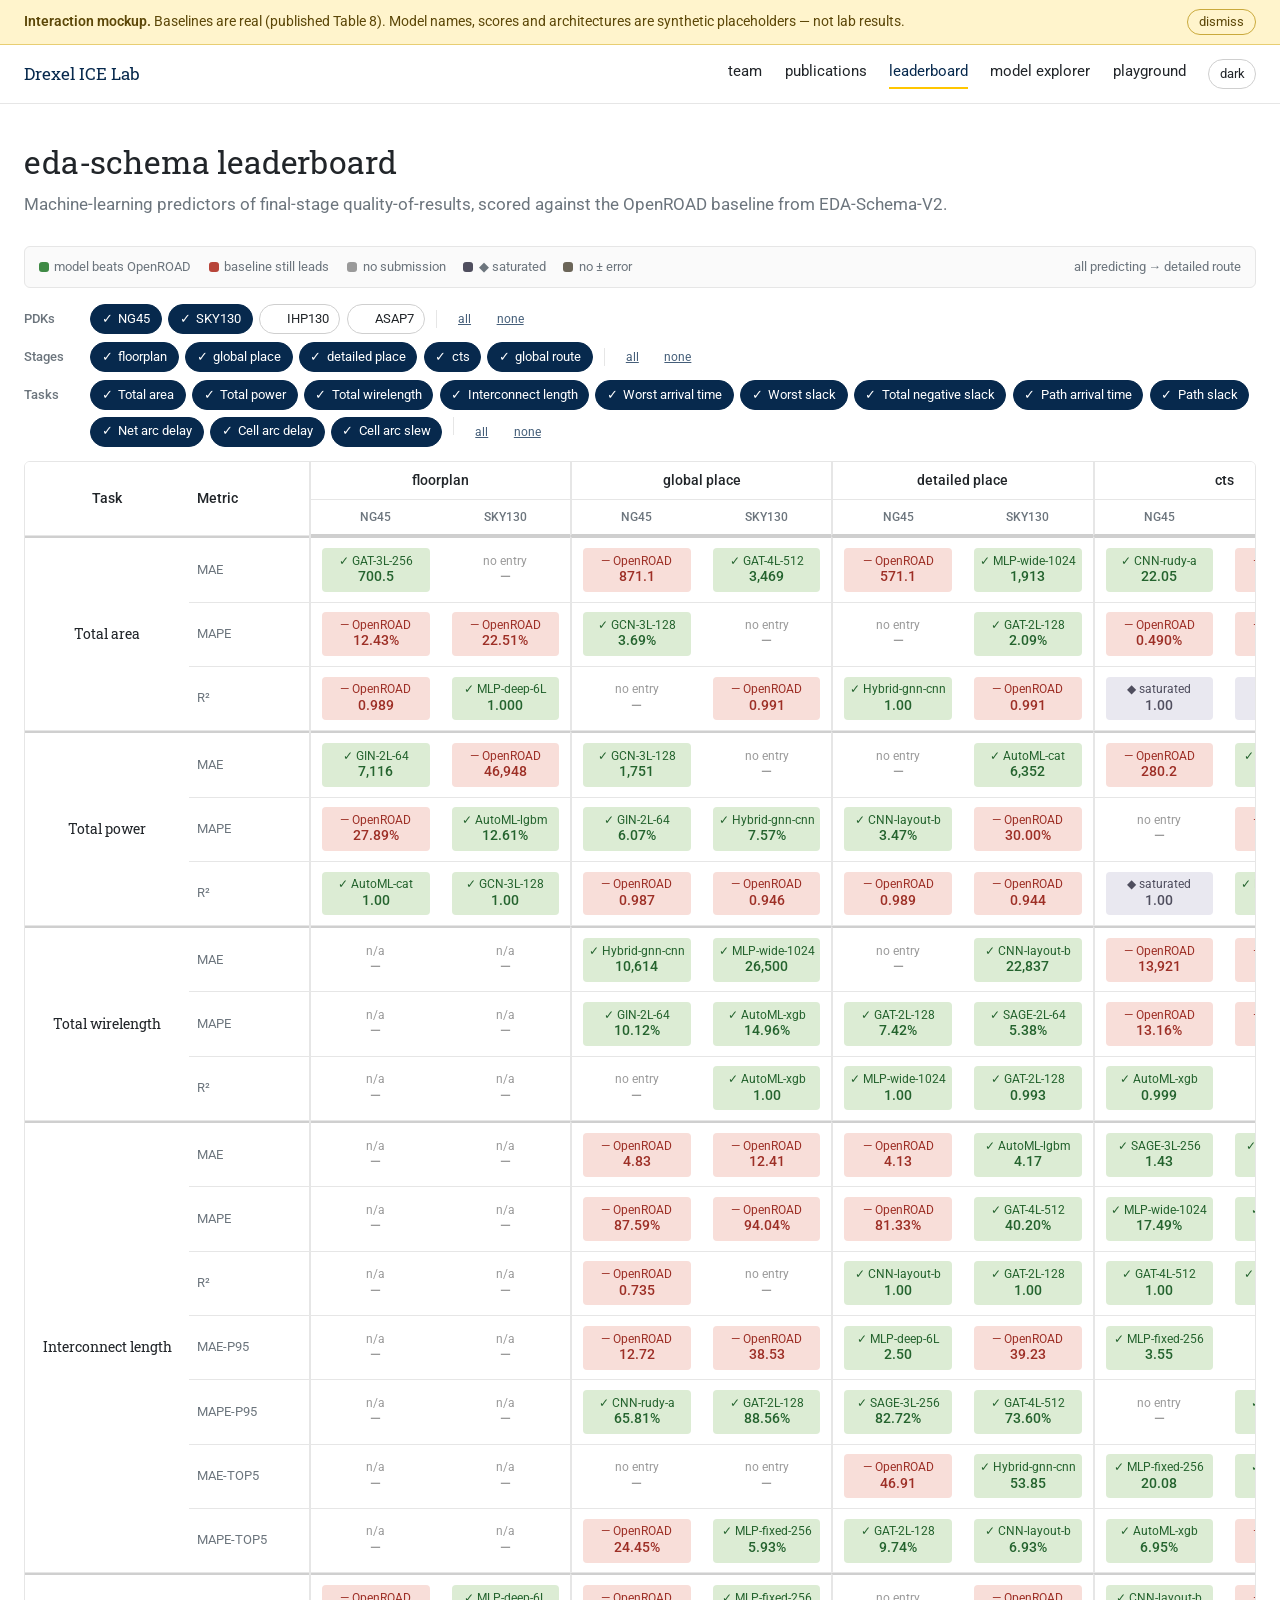
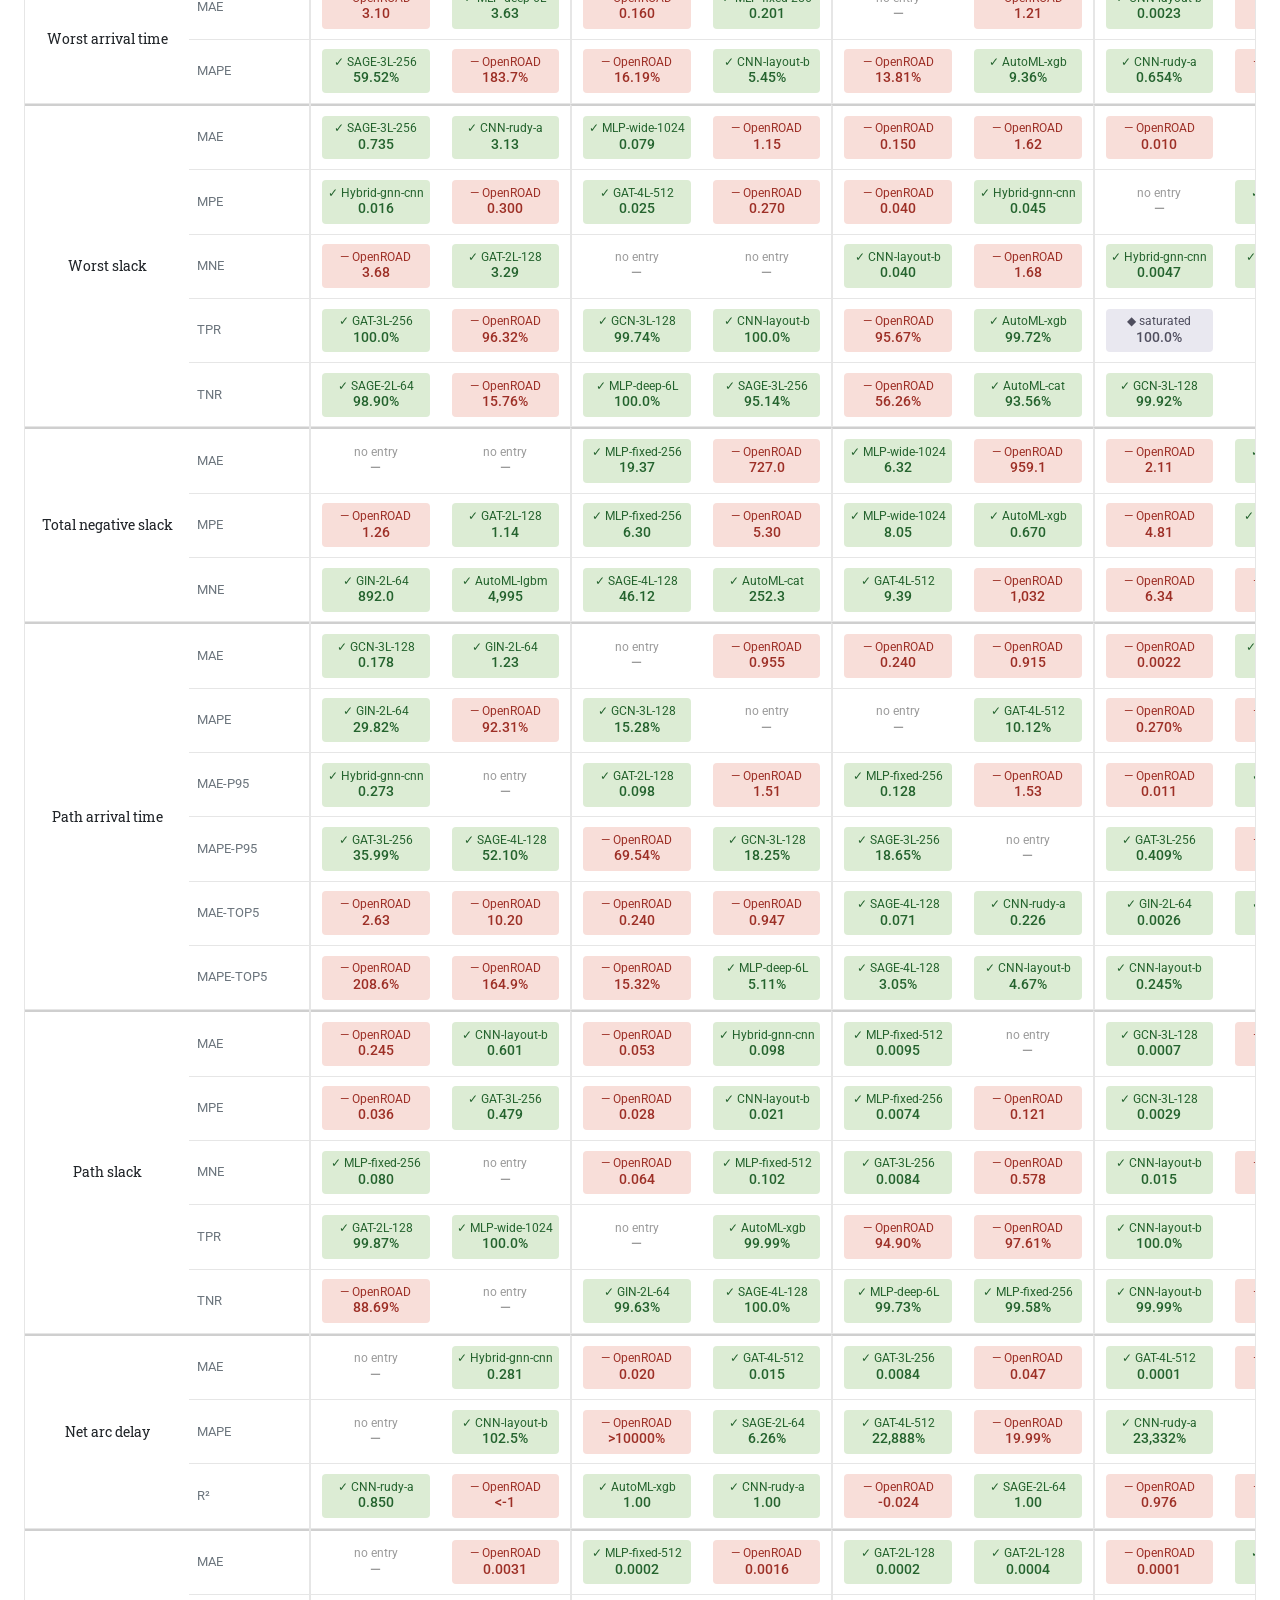
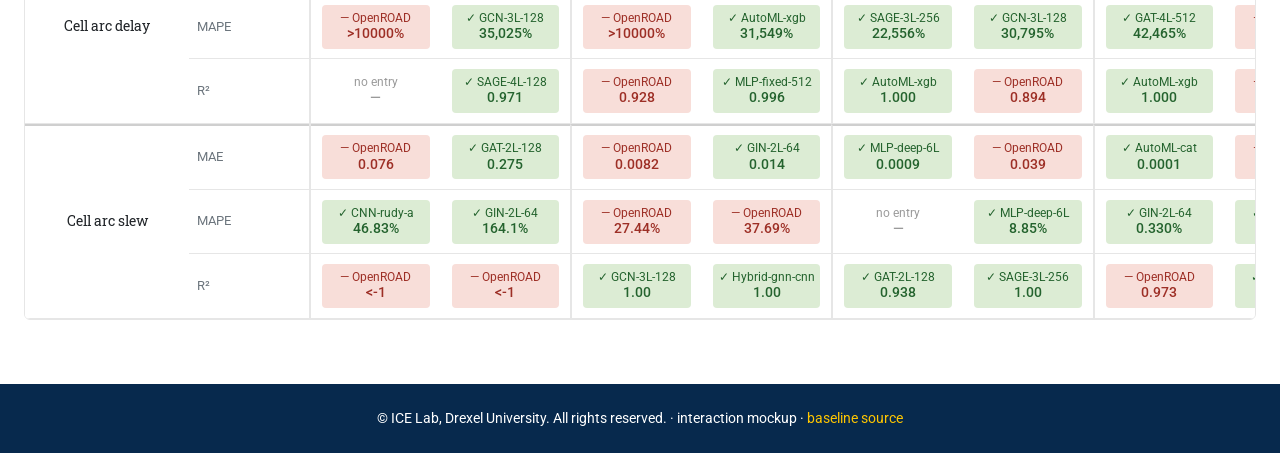
==== commit 7f56ab7b: "Merge 04617b4a5da50ab86ee96b2552f0d89046513b0c into 443d6c9ccb5191d01c98b6aa9d82f137b699f219" ====
--- a/index.html
+++ b/index.html
@@ -381,17 +381,32 @@
 table.mx thead tr.g2 th{border-bottom:2px solid var(--global-divider-strong);font-size:.76rem}
 th.stg{border-left:2px solid var(--global-divider-color)}
 td.stg{border-left:2px solid var(--global-divider-color)}
+/* Pinned label columns. Metric pins at exactly Task's rendered width, so both
+   widths live here and the offset is derived, never restated as a literal.
+   border-box makes the declared width inclusive of padding; without it the
+   cells render 16px wider than declared and Metric slides under Task on scroll. */
+table.mx{--sk1-w:164px;--sk2-w:120px}
 th.sk1,td.sk1{position:sticky;left:0;z-index:6;background:var(--global-bg-color);
-  min-width:148px;max-width:148px;text-align:left;padding-left:.7rem}
-th.sk2,td.sk2{position:sticky;left:148px;z-index:6;background:var(--global-bg-color);
-  min-width:104px;max-width:104px;text-align:left;padding-left:.5rem;
+  width:var(--sk1-w);min-width:var(--sk1-w);max-width:var(--sk1-w);
+  box-sizing:border-box;text-align:center}
+th.sk2,td.sk2{position:sticky;left:var(--sk1-w);z-index:6;background:var(--global-bg-color);
+  width:var(--sk2-w);min-width:var(--sk2-w);max-width:var(--sk2-w);
+  box-sizing:border-box;text-align:left;
   box-shadow:2px 0 0 var(--global-divider-color)}
+/* table.mx th,table.mx td sets padding:0 and outranks the rules above, so the
+   pinned columns need their horizontal padding at matching specificity or the
+   header indents 8px further than its own values. */
+table.mx th.sk1,table.mx td.sk1,
+table.mx th.sk2,table.mx td.sk2{padding-left:.5rem;padding-right:.5rem}
 table.mx thead th.sk1,table.mx thead th.sk2{z-index:8}
+/* Task is a centred group label; Metric is a per-row label, so its header
+   sits left over its values. Needs to outrank thead th's text-align:center. */
+table.mx thead th.sk2{text-align:left}
 table.mx tbody td{border-bottom:1px solid var(--global-divider-color);vertical-align:middle;height:46px}
 td.sk1{font-size:.88rem;font-family:var(--global-font-slab)}
 td.sk2{font-size:.8rem;color:var(--global-text-color-light);font-variant-numeric:tabular-nums}
 tr.grpstart td{border-top:2px solid var(--global-divider-strong)}
-tr.hl td.sk1,tr.hl td.sk2{background:var(--global-card-bg-color)}
+tr.hl td.sk1,tr.hl td.sk2,td.sk1.hl{background:var(--global-card-bg-color)}
 td.colhl{background:rgba(7,41,77,.045)}
 html[data-theme="dark"] td.colhl{background:rgba(255,255,255,.05)}
 
@@ -1794,9 +1809,13 @@
 
   let html="",delay=0;
   tsks.forEach(([id,label])=>{
-    metricsOf(id).forEach((m,mi)=>{
+    const mets=metricsOf(id);
+    mets.forEach((m,mi)=>{
+      /* one Task cell per task, spanning its metric rows, rather than a label
+         followed by blanks. vertical-align:middle then centres it in the group. */
       html+='<tr'+(mi===0?' class="grpstart"':'')+' data-task="'+id+'">'+
-        '<td class="sk1">'+(mi===0?label:"")+'</td><td class="sk2">'+m+'</td>';
+        (mi===0?'<td class="sk1" rowspan="'+mets.length+'">'+label+'</td>':'')+
+        '<td class="sk2">'+m+'</td>';
       stgs.forEach(si=>{
         pdks.forEach((p,pi)=>{
           const st=state(id,m,p,si),v=bval(id,m,p,si);
@@ -1827,8 +1846,12 @@
   /* hover: cross-highlight row + column, plus tooltip */
   tb.querySelectorAll(".c").forEach(c=>{
     const td=c.parentElement,tr=td.parentElement,col=td.dataset.col;
+    /* the Task cell is rowspanned onto the group's first row, so it is not a
+       child of every tr. Resolve it once so hover highlights it from any row. */
+    const taskCell=tb.querySelector('tr[data-task="'+tr.dataset.task+'"] td.sk1');
     c.onmouseenter=e=>{
       tr.classList.add("hl");
+      if(taskCell)taskCell.classList.add("hl");
       tb.querySelectorAll('[data-col="'+col+'"]').forEach(x=>x.classList.add("colhl"));
       const[t,m,p,s]=c.dataset.tip.split("|");
       const b=bval(t,m,p,+s),ms=models(t,m,p,+s),beat=ms.filter(x=>better(x.v,b,m)).length;
@@ -1846,6 +1869,7 @@
     c.onmousemove=e=>showTip(e,tip.innerHTML);
     c.onmouseleave=()=>{
       tr.classList.remove("hl");
+      if(taskCell)taskCell.classList.remove("hl");
       tb.querySelectorAll(".colhl").forEach(x=>x.classList.remove("colhl"));
       hideTip();
     };
